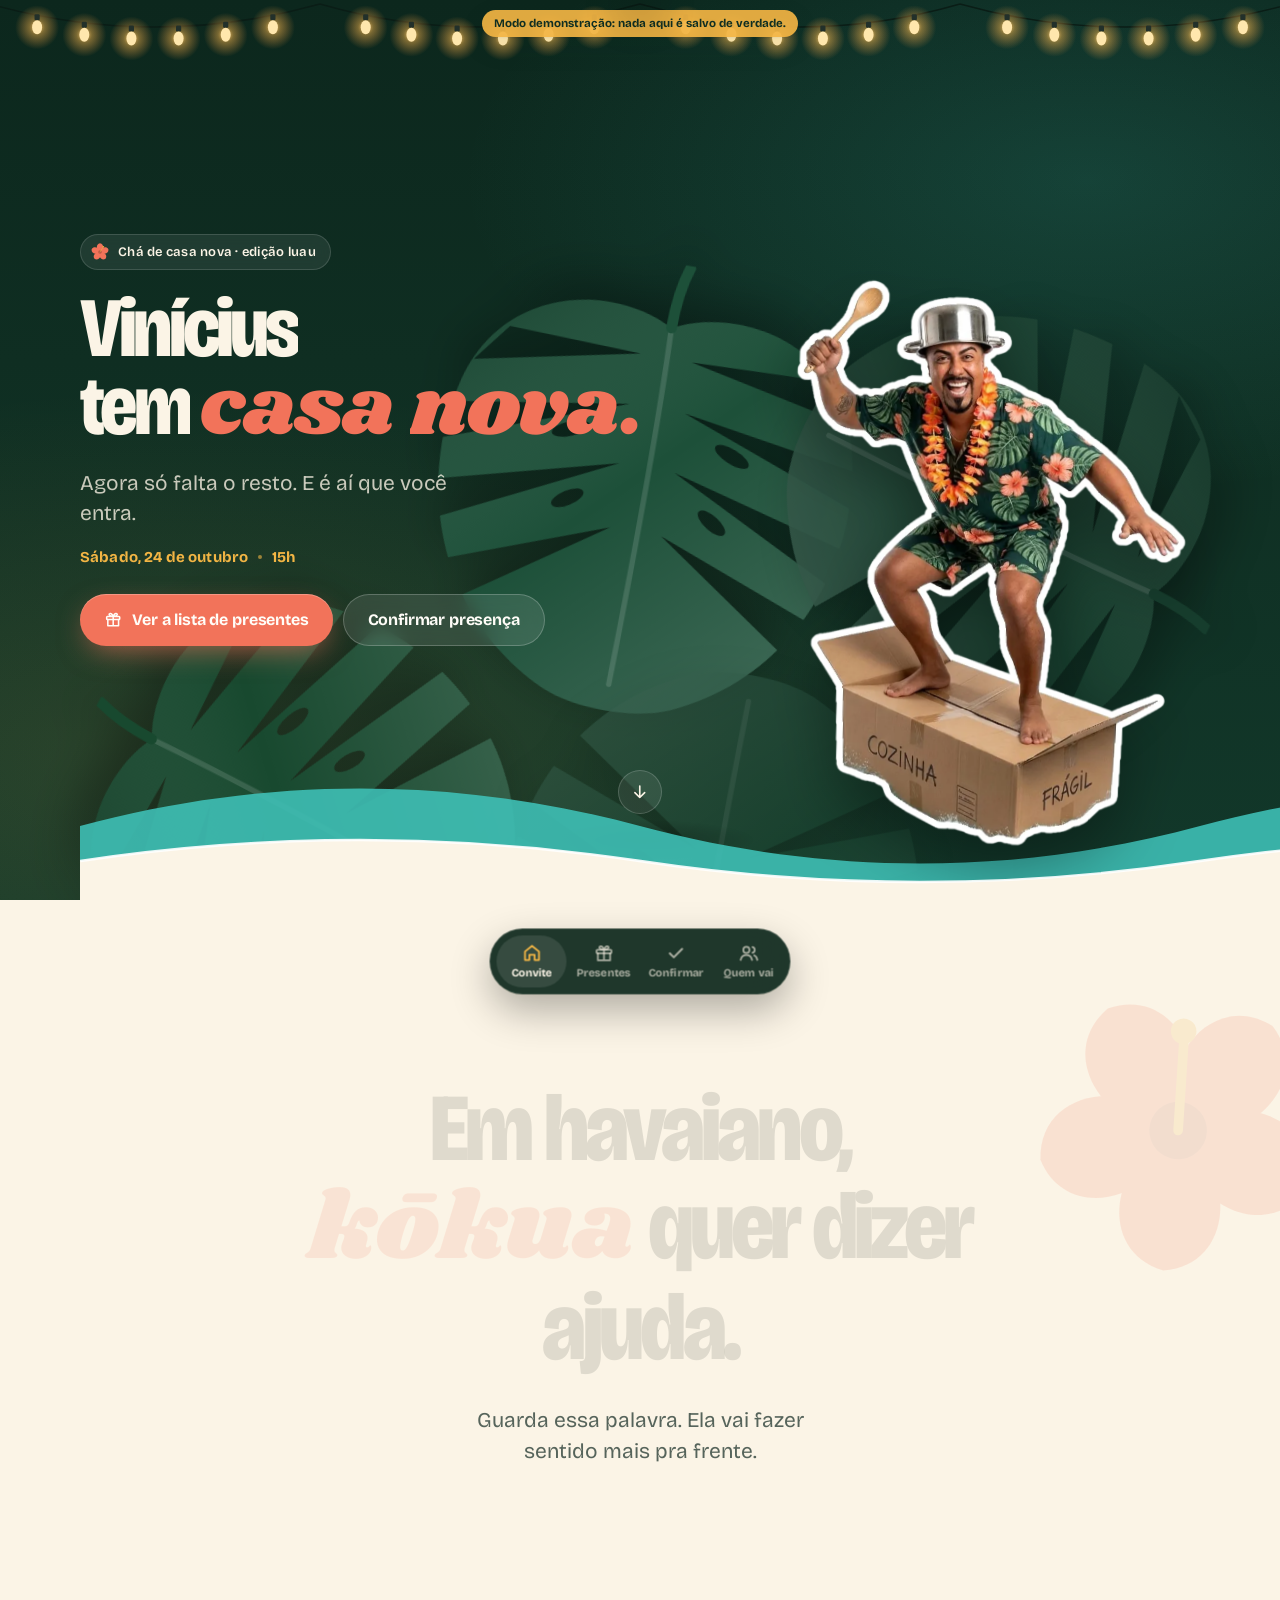
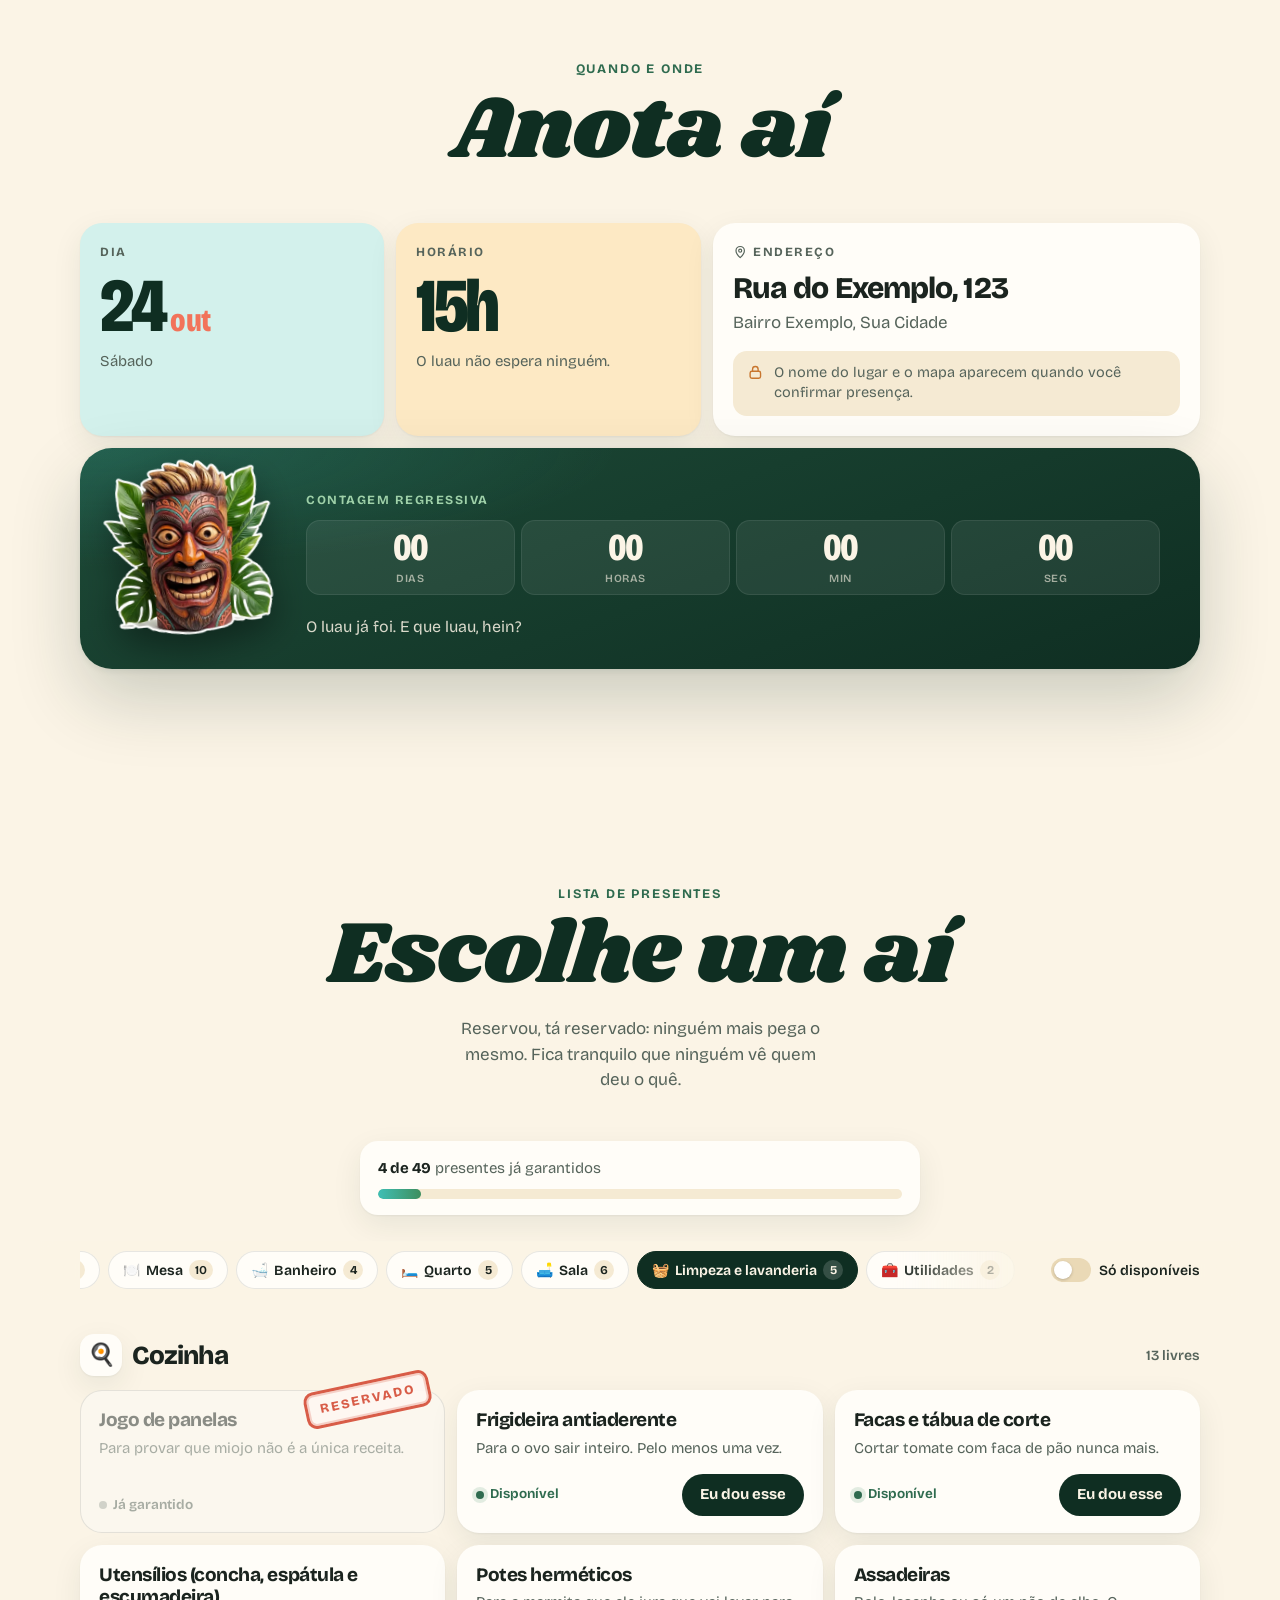
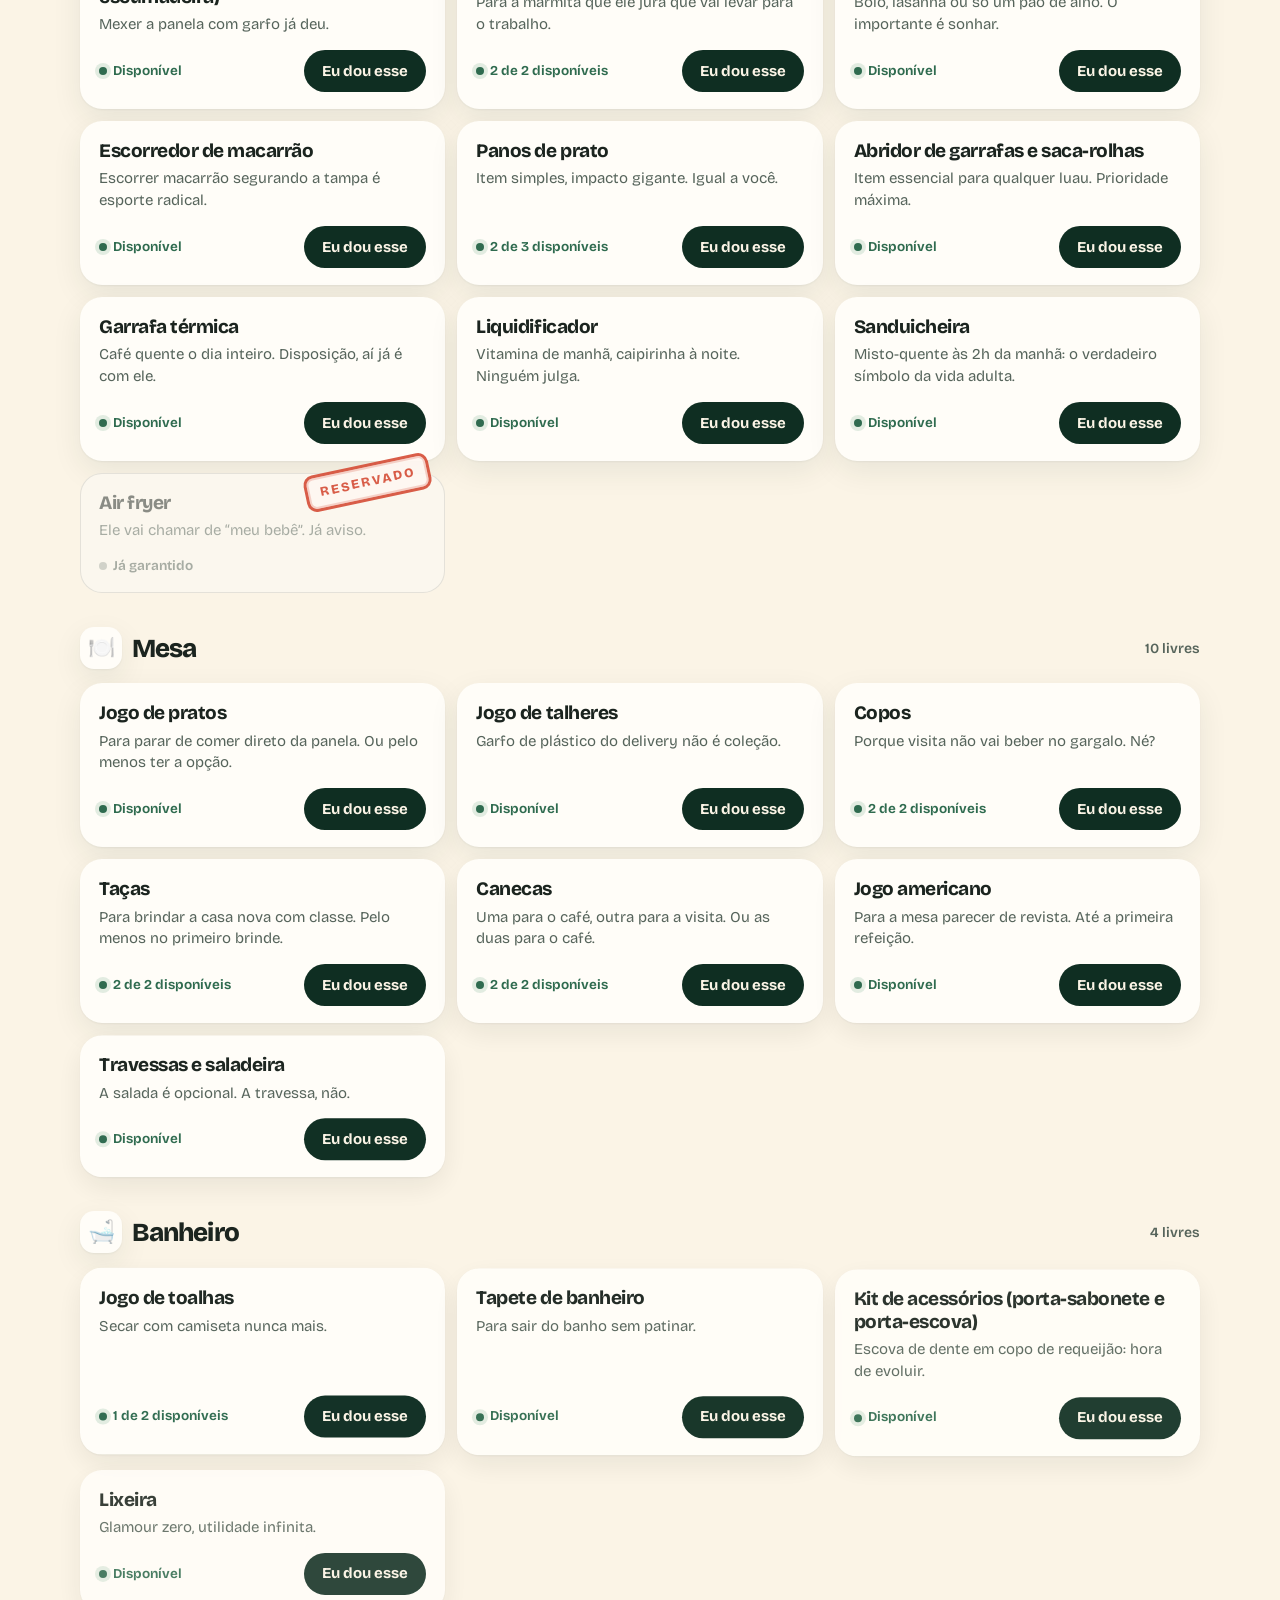
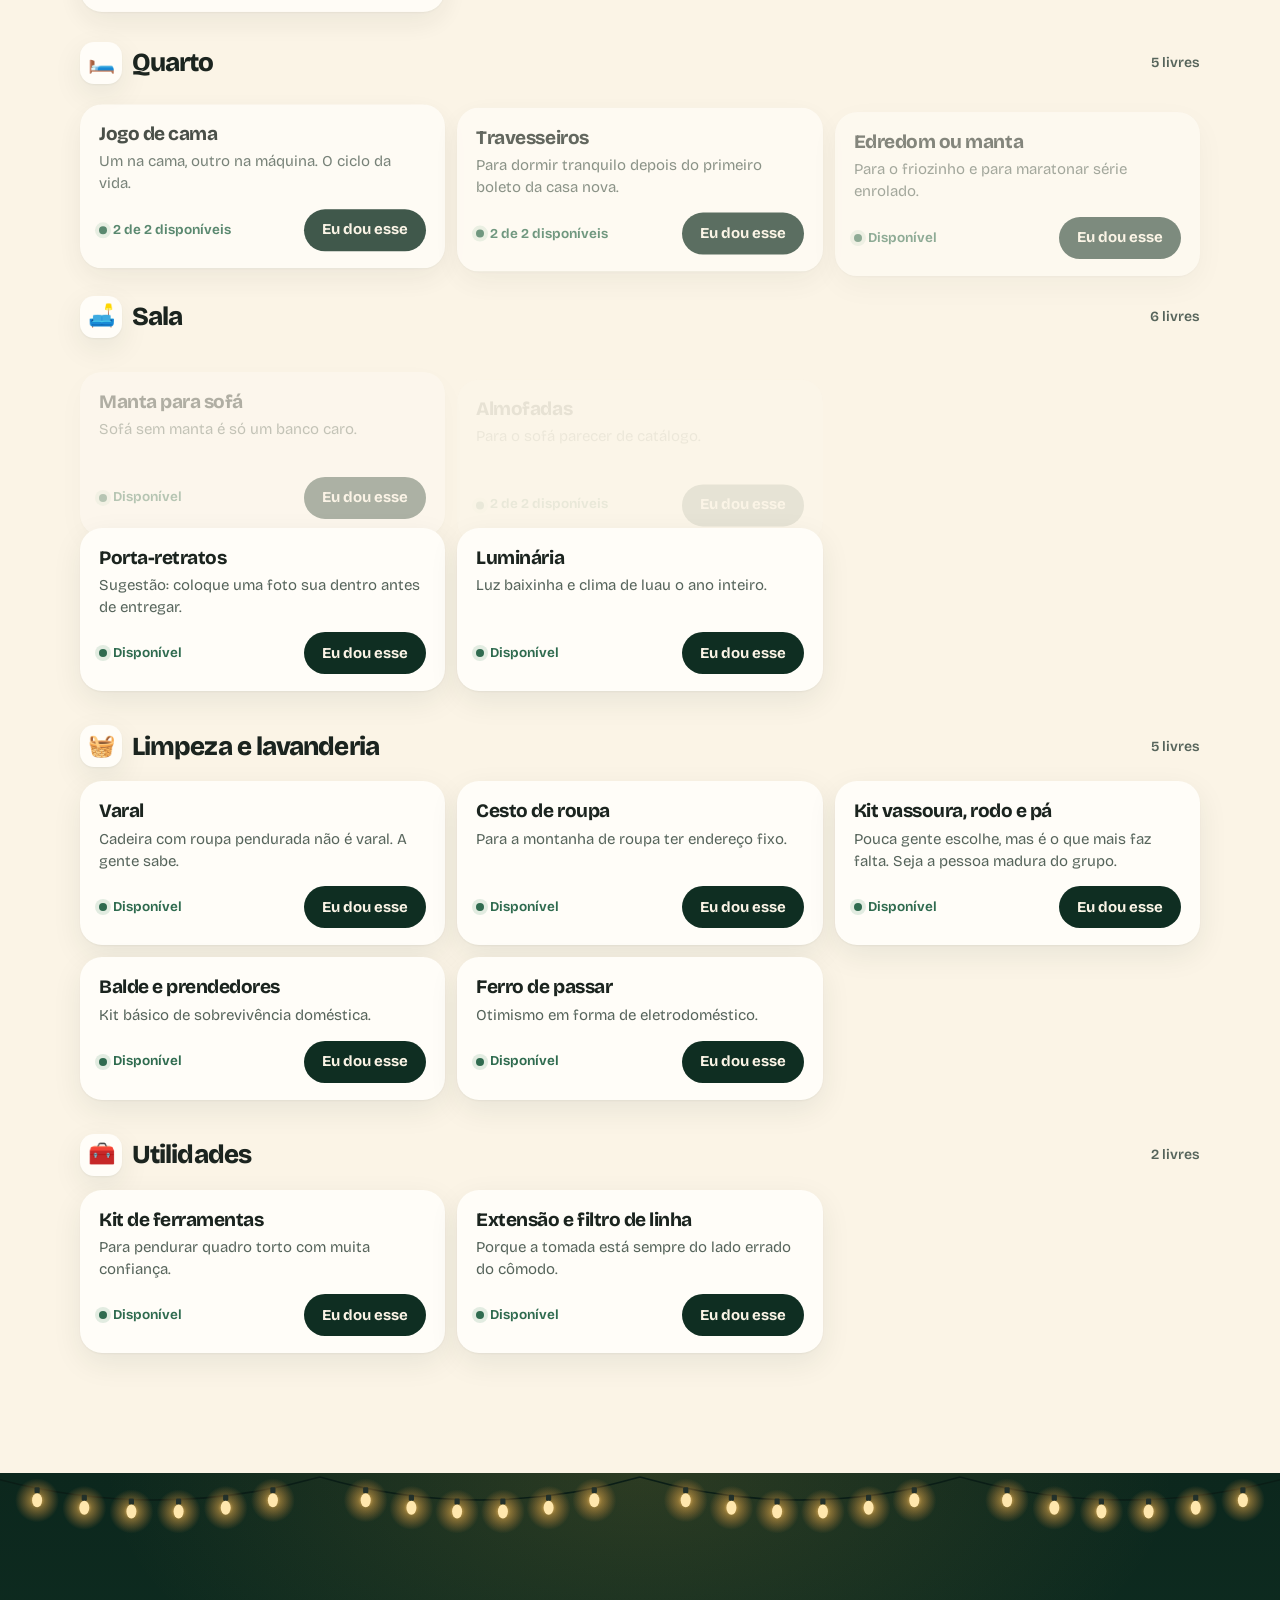
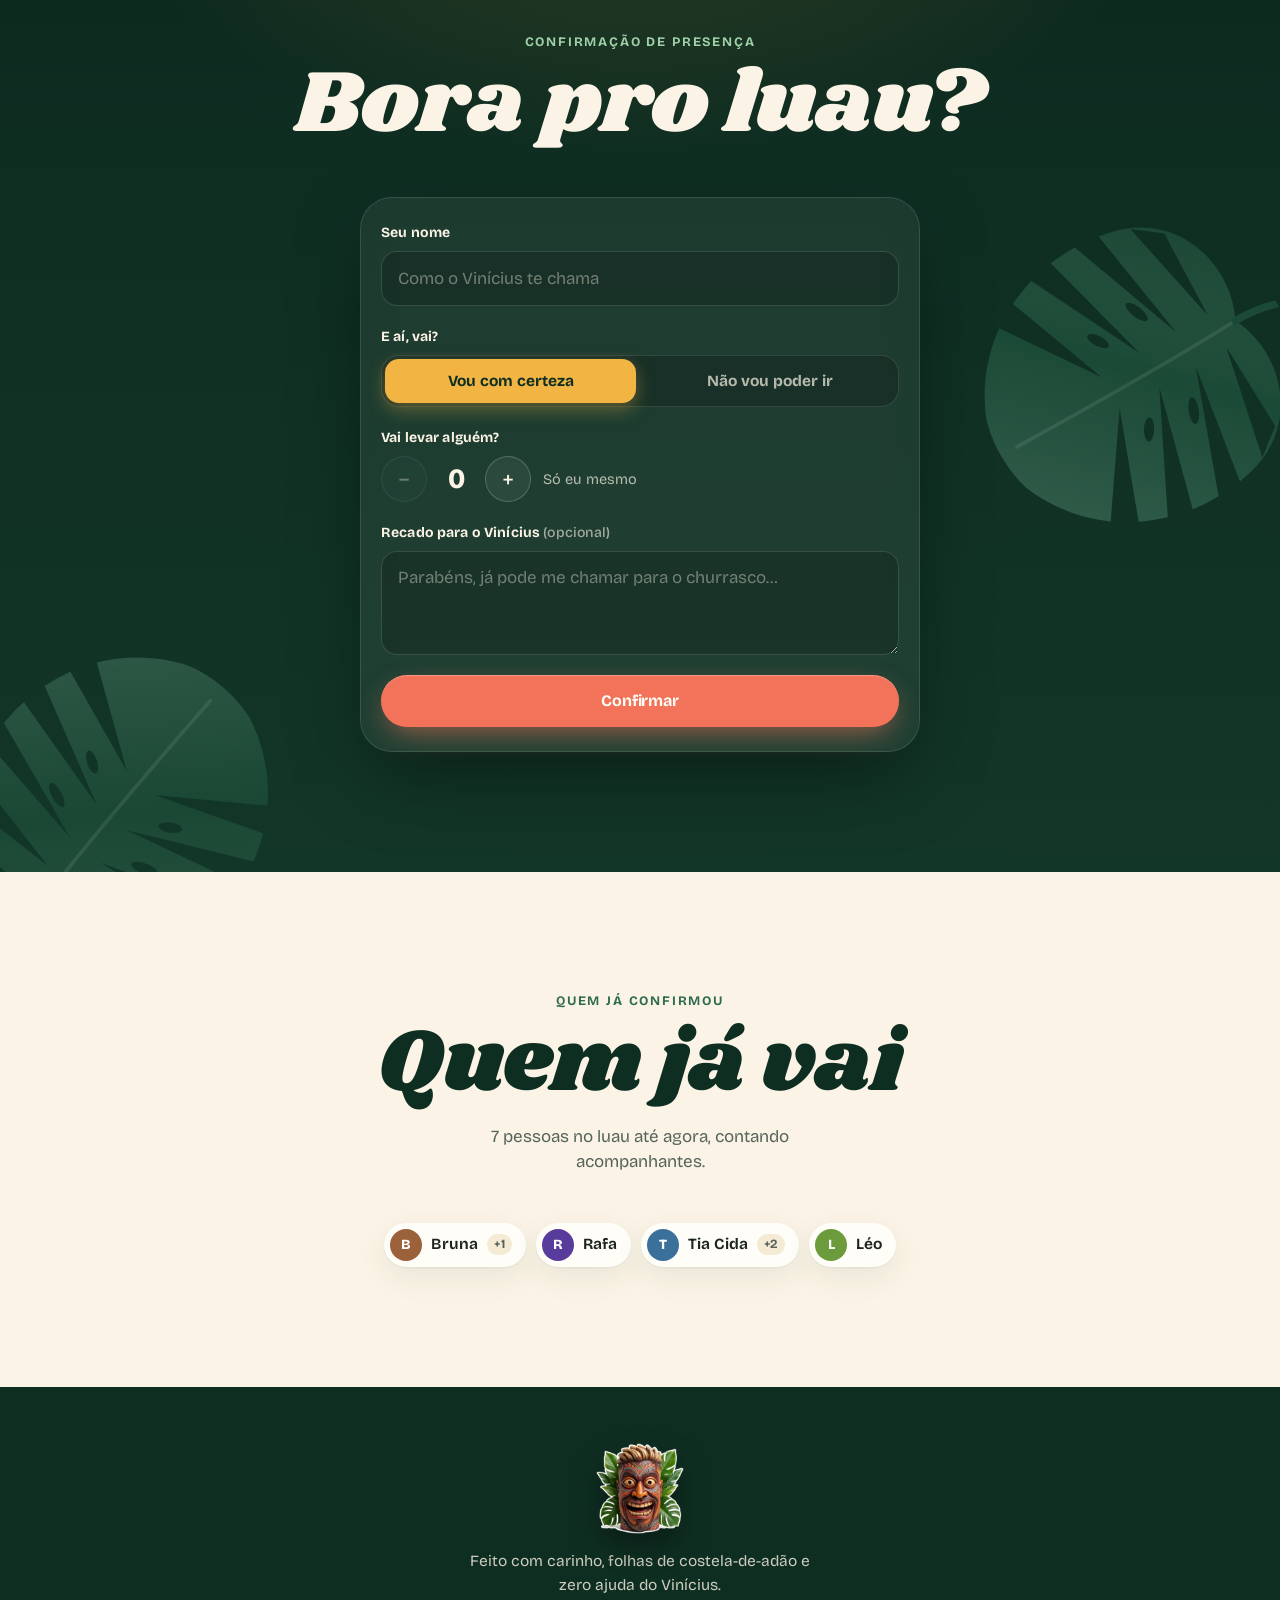
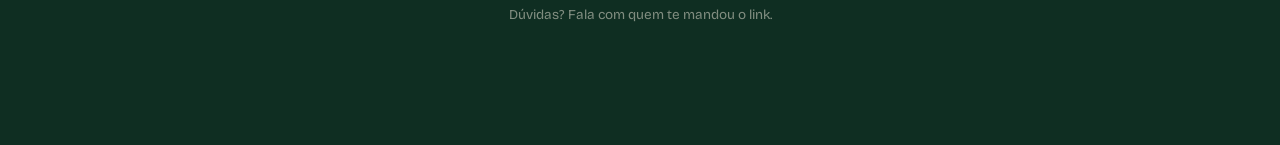
==== index.html @ 9133813d "Convite do Luau da Casa Nova do Vinícius Site estático com abertura animada, contagem regressiva, li" ====
<!doctype html>
<html lang="pt-BR">
<head>
  <meta charset="utf-8">
  <meta name="viewport" content="width=device-width, initial-scale=1, viewport-fit=cover">
  <title>Luau da Casa Nova do Vinícius</title>
  <meta name="description" content="Chá de casa nova do Vinícius. Sábado, 24/10, às 15h. Confirme presença e escolha um presente.">
  <meta name="theme-color" content="#0f2e22">

  <meta property="og:type" content="website">
  <meta property="og:locale" content="pt_BR">
  <meta property="og:site_name" content="Luau da Casa Nova">
  <meta property="og:title" content="Vinícius tem casa nova 🌺">
  <meta property="og:description" content="Luau da Casa Nova · Sábado, 24/10, às 15h. Confirme presença e escolha um presente antes que peguem o melhor.">
  <meta property="og:url" content="https://vartzzz.github.io/Convite-vinicius/">
  <meta property="og:image" content="https://vartzzz.github.io/Convite-vinicius/assets/img/og.jpg">
  <meta property="og:image:type" content="image/jpeg">
  <meta property="og:image:width" content="1200">
  <meta property="og:image:height" content="630">
  <meta property="og:image:alt" content="Vinícius de camisa havaiana surfando numa caixa de mudança">
  <meta name="twitter:card" content="summary_large_image">

  <link rel="icon" type="image/png" sizes="64x64" href="assets/img/favicon-64.png">
  <link rel="apple-touch-icon" href="assets/img/apple-touch-icon.png">

  <link rel="preload" href="assets/fonts/bricolage-grotesque-latin-standard-normal.woff2" as="font" type="font/woff2" crossorigin>
  <link rel="preload" href="assets/fonts/shrikhand-latin-400-normal.woff2" as="font" type="font/woff2" crossorigin>
  <link rel="preload" href="assets/img/caixas-sm.webp" as="image">
  <link rel="stylesheet" href="assets/css/style.css">
</head>
<body class="is-loading">

  <!-- Símbolos SVG reutilizados (folhas, flor, ícones) -->
  <svg width="0" height="0" style="position:absolute" aria-hidden="true" focusable="false">
    <defs>
      <mask id="monstera-cortes" maskUnits="userSpaceOnUse" x="0" y="0" width="200" height="220">
        <rect width="200" height="220" fill="#fff"/>
        <g fill="#000">
          <path d="M24 50 L88 94 L13 66 Z"/>
          <path d="M6 84 L87 124 L3 102 Z"/>
          <path d="M2 121 L87 152 L5 139 Z"/>
          <path d="M12 160 L88 176 L26 178 Z"/>
          <path d="M176 50 L112 94 L187 66 Z"/>
          <path d="M194 84 L113 124 L197 102 Z"/>
          <path d="M198 121 L113 152 L195 139 Z"/>
          <path d="M188 160 L112 176 L174 178 Z"/>
          <ellipse cx="66" cy="104" rx="8" ry="3.4" transform="rotate(32 66 104)"/>
          <ellipse cx="62" cy="136" rx="9" ry="3.4" transform="rotate(22 62 136)"/>
          <ellipse cx="134" cy="104" rx="8" ry="3.4" transform="rotate(-32 134 104)"/>
          <ellipse cx="138" cy="136" rx="9" ry="3.4" transform="rotate(-22 138 136)"/>
        </g>
      </mask>
      <linearGradient id="folha-brilho" x1="0" y1="0" x2="1" y2="1">
        <stop offset="0" stop-color="#fff" stop-opacity=".18"/>
        <stop offset=".55" stop-color="#fff" stop-opacity="0"/>
        <stop offset="1" stop-color="#000" stop-opacity=".18"/>
      </linearGradient>
      <symbol id="monstera" viewBox="0 0 200 220">
        <g mask="url(#monstera-cortes)">
          <path fill="currentColor" d="M100 190 C70 206 20 196 8 150 C-5 100 15 40 70 15 C86 8 114 8 130 15 C185 40 205 100 192 150 C180 196 130 206 100 190 Z"/>
          <path fill="url(#folha-brilho)" d="M100 190 C70 206 20 196 8 150 C-5 100 15 40 70 15 C86 8 114 8 130 15 C185 40 205 100 192 150 C180 196 130 206 100 190 Z"/>
          <path d="M100 190 C98 140 99 70 100 22" fill="none" stroke="#fff" stroke-opacity=".13" stroke-width="2.5" stroke-linecap="round"/>
        </g>
        <path d="M100 190 C100 200 99 210 96 219" fill="none" stroke="currentColor" stroke-width="5" stroke-linecap="round"/>
      </symbol>
      <symbol id="hibisco" viewBox="0 0 100 100">
        <g fill="currentColor">
          <path d="M50 50 C30 40 28 10 50 6 C72 10 70 40 50 50Z"/>
          <path d="M50 50 C30 40 28 10 50 6 C72 10 70 40 50 50Z" transform="rotate(72 50 50)"/>
          <path d="M50 50 C30 40 28 10 50 6 C72 10 70 40 50 50Z" transform="rotate(144 50 50)"/>
          <path d="M50 50 C30 40 28 10 50 6 C72 10 70 40 50 50Z" transform="rotate(216 50 50)"/>
          <path d="M50 50 C30 40 28 10 50 6 C72 10 70 40 50 50Z" transform="rotate(288 50 50)"/>
        </g>
        <circle cx="50" cy="50" r="9" fill="#000" opacity=".22"/>
        <path d="M50 50 L66 26" stroke="#f2b544" stroke-width="3" stroke-linecap="round"/>
        <circle cx="67" cy="24" r="4" fill="#f2b544"/>
      </symbol>
      <symbol id="i-cadeado" viewBox="0 0 24 24"><g fill="none" stroke="currentColor" stroke-width="2" stroke-linecap="round" stroke-linejoin="round"><rect x="4.5" y="10.5" width="15" height="10" rx="2.5"/><path class="haste" d="M8 10.5V7.5a4 4 0 0 1 8 0v3"/></g></symbol>
      <symbol id="i-pin" viewBox="0 0 24 24"><g fill="none" stroke="currentColor" stroke-width="2" stroke-linecap="round" stroke-linejoin="round"><path d="M12 21s7-6.1 7-11.5A7 7 0 0 0 5 9.5C5 14.9 12 21 12 21z"/><circle cx="12" cy="9.5" r="2.5"/></g></symbol>
      <symbol id="i-nav" viewBox="0 0 24 24"><path fill="none" stroke="currentColor" stroke-width="2" stroke-linejoin="round" d="M3.5 11 20 4l-7 16.5-2-7.5z"/></symbol>
      <symbol id="i-agenda" viewBox="0 0 24 24"><g fill="none" stroke="currentColor" stroke-width="2" stroke-linecap="round"><rect x="3.5" y="5" width="17" height="15.5" rx="3"/><path d="M3.5 10h17M8 3v4M16 3v4"/></g></symbol>
      <symbol id="i-presente" viewBox="0 0 24 24"><g fill="none" stroke="currentColor" stroke-width="2" stroke-linecap="round" stroke-linejoin="round"><rect x="3.5" y="8.5" width="17" height="4" rx="1"/><path d="M5 12.5v8h14v-8M12 8.5v12M12 8.5S10.5 4 8 4.5 6.5 8.5 12 8.5zM12 8.5S13.5 4 16 4.5s1.5 4-4 4z"/></g></symbol>
      <symbol id="i-check" viewBox="0 0 24 24"><path fill="none" stroke="currentColor" stroke-width="2.4" stroke-linecap="round" stroke-linejoin="round" d="m5 12.5 4.5 4.5L19 7.5"/></symbol>
      <symbol id="i-casa" viewBox="0 0 24 24"><path fill="none" stroke="currentColor" stroke-width="2" stroke-linejoin="round" d="M4 10.5 12 4l8 6.5V20h-5v-6H9v6H4z"/></symbol>
      <symbol id="i-pessoas" viewBox="0 0 24 24"><g fill="none" stroke="currentColor" stroke-width="2" stroke-linecap="round"><circle cx="9" cy="8.5" r="3.5"/><path d="M2.5 20c.8-3.6 3.4-5.5 6.5-5.5s5.7 1.9 6.5 5.5"/><path d="M16 5.2a3.4 3.4 0 0 1 0 6.6M18 14.8c1.9.7 3 2.4 3.5 5.2"/></g></symbol>
      <symbol id="i-seta" viewBox="0 0 24 24"><path fill="none" stroke="currentColor" stroke-width="2" stroke-linecap="round" stroke-linejoin="round" d="M12 5v14M6 13l6 6 6-6"/></symbol>
      <symbol id="i-desfazer" viewBox="0 0 24 24"><path fill="none" stroke="currentColor" stroke-width="2" stroke-linecap="round" stroke-linejoin="round" d="M9 14 4 9l5-5M4 9h10.5a5.5 5.5 0 0 1 0 11H11"/></symbol>
    </defs>
  </svg>

  <!-- Abertura / carregamento -->
  <div class="loader" id="loader" aria-live="polite">
    <div class="loader-folhas" aria-hidden="true">
      <svg class="lf lf-1"><use href="#monstera"/></svg>
      <svg class="lf lf-2"><use href="#monstera"/></svg>
      <svg class="lf lf-3"><use href="#monstera"/></svg>
      <svg class="lf lf-4"><use href="#monstera"/></svg>
      <svg class="lf lf-5"><use href="#monstera"/></svg>
      <svg class="lf lf-6"><use href="#monstera"/></svg>
      <svg class="lf lf-7"><use href="#monstera"/></svg>
      <svg class="lf lf-8"><use href="#monstera"/></svg>
    </div>
    <div class="loader-centro">
      <img class="loader-figurinha" src="assets/img/caixas-sm.webp" alt="" width="300" height="520">
      <p class="loader-frase" id="loader-frase">Procurando a chave…</p>
      <div class="loader-pontos" aria-hidden="true"><i></i><i></i><i></i></div>
    </div>
  </div>

  <div class="demo-aviso" id="demo-aviso" hidden>Modo demonstração: nada aqui é salvo de verdade.</div>

  <main id="conteudo">

    <!-- HERO -->
    <section class="hero" id="inicio">
      <svg class="varal" id="varal-hero" aria-hidden="true"></svg>
      <div class="hero-folhas" aria-hidden="true">
        <svg class="hf hf-1"><use href="#monstera"/></svg>
        <svg class="hf hf-2"><use href="#monstera"/></svg>
        <svg class="hf hf-3"><use href="#monstera"/></svg>
        <svg class="hf hf-4"><use href="#monstera"/></svg>
      </div>

      <div class="hero-grid">
        <div class="hero-texto">
          <p class="selo" data-hero><svg class="selo-flor"><use href="#hibisco"/></svg>Chá de casa nova · edição luau</p>
          <h1 class="hero-titulo" data-hero-title>
            <span class="linha">Vinícius</span>
            <span class="linha">tem <em>casa nova.</em></span>
          </h1>
          <p class="hero-sub" data-hero>Agora só falta o resto. E é aí que você entra.</p>
          <p class="hero-data" data-hero>
            <span id="hero-data-texto">Sábado, 24 de outubro</span>
            <span class="ponto" aria-hidden="true"></span>
            <span id="hero-hora-texto">15h</span>
          </p>
          <div class="hero-acoes" data-hero>
            <a class="btn btn-coral" href="#lista" data-ir><svg class="ic"><use href="#i-presente"/></svg>Ver a lista de presentes</a>
            <a class="btn btn-vidro" href="#confirmar" data-ir>Confirmar presença</a>
          </div>
        </div>

        <div class="hero-visual" aria-hidden="true">
          <div class="surf">
            <div class="surf-sombra"></div>
            <img class="surf-fig" src="assets/img/surfista.webp" srcset="assets/img/surfista-sm.webp 366w, assets/img/surfista.webp 660w" sizes="(max-width: 700px) 70vw, 420px" alt="" width="660" height="935" fetchpriority="high">
            <svg class="onda onda-tras" viewBox="0 0 1200 120" preserveAspectRatio="none"><path d="M0 60 C100 20 200 20 300 60 S500 100 600 60 S800 20 900 60 S1100 100 1200 60 V120 H0Z"/></svg>
            <svg class="onda onda-frente" viewBox="0 0 1200 120" preserveAspectRatio="none"><path d="M0 70 C100 35 200 35 300 70 S500 105 600 70 S800 35 900 70 S1100 105 1200 70 V120 H0Z"/><path class="espuma" d="M0 70 C100 35 200 35 300 70 S500 105 600 70 S800 35 900 70 S1100 105 1200 70"/></svg>
          </div>
        </div>
      </div>

      <a class="rolar" href="#kokua" data-ir aria-label="Rolar para baixo"><svg class="ic"><use href="#i-seta"/></svg></a>
    </section>

    <!-- KŌKUA -->
    <section class="kokua" id="kokua">
      <div class="kokua-flor" aria-hidden="true"><svg><use href="#hibisco"/></svg></div>
      <p class="kokua-frase" id="kokua-frase">Em havaiano, <strong class="kokua-palavra">kōkua</strong> quer dizer <strong>ajuda</strong>.</p>
      <p class="kokua-nota" data-reveal>Guarda essa palavra. Ela vai fazer sentido mais pra frente.</p>
    </section>

    <!-- QUANDO E ONDE -->
    <section class="secao quando" id="quando">
      <header class="secao-topo" data-reveal>
        <p class="sobretitulo">Quando e onde</p>
        <h2 class="titulo-script">Anota aí</h2>
      </header>

      <div class="cartoes">
        <article class="cartao cartao-data" data-reveal>
          <p class="rotulo">Dia</p>
          <p class="data-grande"><span id="dia-num">24</span><span class="mes" id="dia-mes">out</span></p>
          <p class="cartao-pe" id="dia-semana">Sábado</p>
        </article>
        <article class="cartao cartao-hora" data-reveal>
          <p class="rotulo">Horário</p>
          <p class="data-grande" id="hora-num">15h</p>
          <p class="cartao-pe">O luau não espera ninguém.</p>
        </article>
        <article class="cartao cartao-endereco" data-reveal>
          <p class="rotulo"><svg class="ic"><use href="#i-pin"/></svg> Endereço</p>
          <p class="endereco" id="endereco-texto">Endereço em breve</p>
          <p class="endereco-sub" id="endereco-sub"></p>
          <p class="trava" id="trava-local"><svg class="ic"><use href="#i-cadeado"/></svg> O nome do lugar e o mapa aparecem quando você confirmar presença.</p>
        </article>
      </div>

      <article class="contagem" data-reveal>
        <img class="contagem-tiki" src="assets/img/tiki-sm.webp" alt="Vinícius em versão máscara tiki" width="500" height="520" loading="lazy">
        <div class="contagem-corpo">
          <p class="rotulo rotulo-claro">Contagem regressiva</p>
          <div class="relogio" id="relogio" role="timer" aria-live="off">
            <div class="relogio-bloco"><span class="relogio-num" data-unidade="dias">00</span><span class="relogio-rot">dias</span></div>
            <div class="relogio-bloco"><span class="relogio-num" data-unidade="horas">00</span><span class="relogio-rot">horas</span></div>
            <div class="relogio-bloco"><span class="relogio-num" data-unidade="min">00</span><span class="relogio-rot">min</span></div>
            <div class="relogio-bloco"><span class="relogio-num" data-unidade="seg">00</span><span class="relogio-rot">seg</span></div>
          </div>
        </div>
        <p class="contagem-frase" id="contagem-frase"></p>
      </article>
    </section>

    <!-- LISTA -->
    <section class="secao lista" id="lista">
      <header class="secao-topo" data-reveal>
        <p class="sobretitulo">Lista de presentes</p>
        <h2 class="titulo-script">Escolhe um aí</h2>
        <p class="secao-texto">Reservou, tá reservado: ninguém mais pega o mesmo. Fica tranquilo que ninguém vê quem deu o quê.</p>
      </header>

      <div class="progresso" data-reveal>
        <div class="progresso-texto"><strong id="progresso-num">0 de 0</strong> presentes já garantidos</div>
        <div class="progresso-barra"><span id="progresso-barra"></span></div>
      </div>

      <div class="filtros" id="filtros">
        <div class="chips" id="chips" role="tablist" aria-label="Categorias"></div>
        <label class="so-livres"><input type="checkbox" data-so-livres><span class="interruptor" aria-hidden="true"></span>Só disponíveis</label>
      </div>
      <div class="filtro-movel">
        <label class="so-livres"><input type="checkbox" data-so-livres><span class="interruptor" aria-hidden="true"></span>Mostrar só o que está disponível</label>
      </div>

      <div class="categorias" id="categorias" aria-live="polite">
        <div class="lista-carregando" id="lista-carregando">
          <div class="esqueleto"></div><div class="esqueleto"></div><div class="esqueleto"></div>
        </div>
      </div>
    </section>

    <!-- CONFIRMAR -->
    <section class="confirmar" id="confirmar">
      <svg class="varal varal-baixo" id="varal-rsvp" aria-hidden="true"></svg>
      <div class="confirmar-folhas" aria-hidden="true">
        <svg class="cf cf-1"><use href="#monstera"/></svg>
        <svg class="cf cf-2"><use href="#monstera"/></svg>
      </div>

      <header class="secao-topo secao-topo-claro" data-reveal>
        <p class="sobretitulo">Confirmação de presença</p>
        <h2 class="titulo-script">Bora pro luau?</h2>
      </header>

      <div class="rsvp" id="rsvp">
        <form class="rsvp-form" id="rsvp-form" novalidate data-reveal>
          <label class="campo">
            <span class="campo-rotulo">Seu nome</span>
            <input type="text" name="nome" id="rsvp-nome" autocomplete="name" maxlength="60" placeholder="Como o Vinícius te chama" required>
          </label>

          <fieldset class="escolha" id="rsvp-escolha">
            <legend class="campo-rotulo">E aí, vai?</legend>
            <label class="escolha-op"><input type="radio" name="vai" value="sim" checked><span>Vou com certeza</span></label>
            <label class="escolha-op"><input type="radio" name="vai" value="nao"><span>Não vou poder ir</span></label>
            <span class="escolha-marcador" aria-hidden="true"></span>
          </fieldset>

          <div class="campo campo-acomp" id="campo-acomp">
            <span class="campo-rotulo">Vai levar alguém?</span>
            <div class="contador">
              <button type="button" class="contador-btn" data-delta="-1" aria-label="Menos um acompanhante">−</button>
              <output id="acomp-valor" aria-live="polite">0</output>
              <button type="button" class="contador-btn" data-delta="1" aria-label="Mais um acompanhante">+</button>
              <span class="contador-legenda" id="acomp-legenda">Só eu mesmo</span>
            </div>
          </div>

          <label class="campo">
            <span class="campo-rotulo">Recado para o Vinícius <em>(opcional)</em></span>
            <textarea name="recado" id="rsvp-recado" rows="3" maxlength="500" placeholder="Parabéns, já pode me chamar para o churrasco…"></textarea>
          </label>

          <p class="form-erro" id="rsvp-erro" role="alert"></p>
          <button class="btn btn-coral btn-largo" type="submit" id="rsvp-enviar"><span>Confirmar</span></button>
        </form>

        <div class="rsvp-feito" id="rsvp-feito" hidden></div>
      </div>
    </section>

    <!-- QUEM VAI -->
    <section class="secao quem" id="quem">
      <header class="secao-topo" data-reveal>
        <p class="sobretitulo">Quem já confirmou</p>
        <h2 class="titulo-script" id="quem-titulo">Quem já vai</h2>
        <p class="secao-texto" id="quem-total"></p>
      </header>
      <ul class="nomes" id="nomes"></ul>
    </section>

    <footer class="rodape">
      <img src="assets/img/tiki-sm.webp" alt="" width="500" height="520" loading="lazy" class="rodape-tiki">
      <p>Feito com carinho, folhas de costela-de-adão e zero ajuda do Vinícius.</p>
      <p class="rodape-sub">Dúvidas? Fala com quem te mandou o link.</p>
    </footer>
  </main>

  <!-- Navegação flutuante -->
  <nav class="nav" id="nav" aria-label="Seções">
    <a href="#inicio" data-ir data-nav="inicio"><svg class="ic"><use href="#i-casa"/></svg><span>Convite</span></a>
    <a href="#lista" data-ir data-nav="lista"><svg class="ic"><use href="#i-presente"/></svg><span>Presentes</span></a>
    <a href="#confirmar" data-ir data-nav="confirmar"><svg class="ic"><use href="#i-check"/></svg><span>Confirmar</span></a>
    <a href="#quem" data-ir data-nav="quem"><svg class="ic"><use href="#i-pessoas"/></svg><span>Quem vai</span></a>
  </nav>

  <!-- Janela inferior (reservar, sucesso, conflito, erro…) -->
  <dialog class="folha" id="folha" aria-labelledby="folha-titulo">
    <div class="folha-cartao">
      <div class="folha-alca" aria-hidden="true"></div>
      <div class="folha-conteudo" id="folha-conteudo"></div>
    </div>
  </dialog>

  <div class="carimbo-modelo" hidden>
    <div class="carimbo" aria-hidden="true"><span>Reservado</span></div>
  </div>

  <div class="toast" id="toast" role="status" aria-live="polite"></div>

  <script src="assets/js/config.js"></script>
  <script src="assets/vendor/gsap.min.js" defer></script>
  <script src="assets/vendor/ScrollTrigger.min.js" defer></script>
  <script src="assets/vendor/SplitText.min.js" defer></script>
  <script src="assets/vendor/lenis.min.js" defer></script>
  <script src="assets/vendor/confetti.js" defer></script>
  <script src="assets/js/api.js" defer></script>
  <script src="assets/js/app.js" defer></script>
</body>
</html>
---- assets/css/style.css ----
/* ==========================================================================
   Luau da Casa Nova do Vinícius
   ========================================================================== */

@font-face {
  font-family: 'Bricolage';
  src: url('../fonts/bricolage-grotesque-latin-standard-normal.woff2') format('woff2-variations'),
       url('../fonts/bricolage-grotesque-latin-standard-normal.woff2') format('woff2');
  font-weight: 200 800;
  font-stretch: 75% 100%;
  font-display: swap;
  unicode-range: U+0000-00FF, U+0131, U+0152-0153, U+02BB-02BC, U+02C6, U+02DA, U+02DC, U+0304, U+0308, U+0329, U+2000-206F, U+20AC, U+2122, U+2191, U+2193, U+2212, U+2215, U+FEFF, U+FFFD;
}
@font-face {
  font-family: 'Bricolage';
  src: url('../fonts/bricolage-grotesque-latin-ext-standard-normal.woff2') format('woff2-variations'),
       url('../fonts/bricolage-grotesque-latin-ext-standard-normal.woff2') format('woff2');
  font-weight: 200 800;
  font-stretch: 75% 100%;
  font-display: swap;
  unicode-range: U+0100-02BA, U+02BD-02C5, U+02C7-02CC, U+02CE-02D7, U+02DD-02FF, U+1D00-1DBF, U+1E00-1E9F, U+1EF2-1EFF, U+2020, U+20A0-20AB, U+20AD-20C0, U+2113, U+2C60-2C7F, U+A720-A7FF;
}
@font-face {
  font-family: 'Shrikhand';
  src: url('../fonts/shrikhand-latin-400-normal.woff2') format('woff2');
  font-weight: 400;
  font-display: swap;
  unicode-range: U+0000-00FF, U+0131, U+0152-0153, U+02BB-02BC, U+02C6, U+02DA, U+02DC, U+0304, U+0308, U+0329, U+2000-206F, U+20AC, U+2122, U+2191, U+2193, U+2212, U+2215, U+FEFF, U+FFFD;
}
@font-face {
  font-family: 'Shrikhand';
  src: url('../fonts/shrikhand-latin-ext-400-normal.woff2') format('woff2');
  font-weight: 400;
  font-display: swap;
  unicode-range: U+0100-02BA, U+02BD-02C5, U+02C7-02CC, U+02CE-02D7, U+02DD-02FF, U+1D00-1DBF, U+1E00-1E9F, U+1EF2-1EFF, U+2020, U+20A0-20AB, U+20AD-20C0, U+2113, U+2C60-2C7F, U+A720-A7FF;
}

:root {
  --selva: #0f2e22;
  --selva-2: #15392b;
  --selva-3: #1d4a37;
  --folha: #2f6b4f;
  --folha-2: #3e8e5e;
  --folha-clara: #9fd1a9;
  --turquesa: #3fbfb5;
  --turquesa-2: #74d3cb;
  --turquesa-clara: #d3f1ec;
  --madeira: #c8762e;
  --mostarda: #f2b544;
  --coral: #f2735a;
  --coral-escuro: #d6503a;
  --coral-claro: #ffe6df;
  --areia: #fbf4e6;
  --areia-2: #f5ead3;
  --areia-3: #ead9b6;
  --branco: #fffdf8;
  --tinta: #1b241f;
  --tinta-suave: #56645b;
  --linha: rgba(27, 36, 31, 0.1);

  --fonte: 'Bricolage', ui-sans-serif, system-ui, -apple-system, 'Segoe UI', Roboto, sans-serif;
  --fonte-script: 'Shrikhand', 'Bricolage', Georgia, serif;

  --raio: 22px;
  --raio-g: 32px;
  --sombra: 0 1px 2px rgba(15, 46, 34, 0.05), 0 10px 30px rgba(15, 46, 34, 0.08);
  --sombra-g: 0 2px 6px rgba(15, 46, 34, 0.08), 0 30px 70px rgba(15, 46, 34, 0.2);
  --ease: cubic-bezier(0.2, 0.75, 0.2, 1);
  --gutter: clamp(16px, 5vw, 40px);
  --max: 1120px;
}

*, *::before, *::after { box-sizing: border-box; }

html {
  -webkit-text-size-adjust: 100%;
  text-size-adjust: 100%;
  scroll-padding-top: 76px;
}
html.travado, body.is-loading { overflow: hidden; }

body {
  margin: 0;
  font-family: var(--fonte);
  font-size: 17px;
  line-height: 1.5;
  color: var(--tinta);
  background: var(--areia);
  -webkit-font-smoothing: antialiased;
  -moz-osx-font-smoothing: grayscale;
  text-rendering: optimizeLegibility;
  overflow-x: hidden;
}

[hidden] { display: none !important; }
img { max-width: 100%; display: block; }
button { font: inherit; color: inherit; cursor: pointer; }
a { color: inherit; }
p { margin: 0; }
h1, h2, h3, h4 { margin: 0; line-height: 1.05; }
::selection { background: var(--coral); color: var(--branco); }

.ic { width: 1.15em; height: 1.15em; flex: none; }

/* Lenis */
html.lenis, html.lenis body { height: auto; }
.lenis.lenis-smooth { scroll-behavior: auto !important; }
.lenis.lenis-stopped { overflow: hidden; }

/* Revelações (só escondidas quando o JS está ativo) */
.js [data-reveal] { opacity: 0; transform: translateY(32px); }
.js.sem-animacao [data-reveal], .js.sem-animacao .item { opacity: 1 !important; transform: none !important; }

/* ==========================================================================
   Botões
   ========================================================================== */

.btn {
  --btn-bg: var(--tinta);
  --btn-fg: var(--branco);
  display: inline-flex;
  align-items: center;
  justify-content: center;
  gap: 10px;
  min-height: 52px;
  padding: 0 24px;
  border: 0;
  border-radius: 999px;
  background: var(--btn-bg);
  color: var(--btn-fg);
  font-size: 16px;
  font-weight: 700;
  letter-spacing: -0.01em;
  text-decoration: none;
  white-space: nowrap;
  transition: transform 0.35s var(--ease), box-shadow 0.35s var(--ease), background-color 0.25s;
  -webkit-tap-highlight-color: transparent;
  position: relative;
  isolation: isolate;
}
.btn:active { transform: scale(0.96); }
.btn:focus-visible, .btn-item:focus-visible, .chip:focus-visible, .nav a:focus-visible, .link:focus-visible {
  outline: 3px solid var(--turquesa);
  outline-offset: 3px;
}
.btn-coral {
  --btn-bg: var(--coral);
  box-shadow: 0 10px 30px -8px rgba(242, 115, 90, 0.7), inset 0 1px 0 rgba(255, 255, 255, 0.25);
}
@media (hover: hover) {
  .btn-coral:hover { --btn-bg: #f4826b; transform: translateY(-2px); box-shadow: 0 16px 36px -8px rgba(242, 115, 90, 0.8), inset 0 1px 0 rgba(255, 255, 255, 0.25); }
  .btn-vidro:hover { background: rgba(255, 255, 255, 0.18); }
  .btn-claro:hover { transform: translateY(-2px); }
}
.btn-vidro {
  --btn-bg: rgba(255, 255, 255, 0.1);
  border: 1px solid rgba(255, 255, 255, 0.22);
  -webkit-backdrop-filter: blur(10px);
  backdrop-filter: blur(10px);
}
.btn-claro { --btn-bg: var(--areia); --btn-fg: var(--selva); }
.btn-fantasma { --btn-bg: transparent; --btn-fg: var(--tinta); border: 1.5px solid var(--linha); }
.btn-largo { width: 100%; }
.btn[disabled], .btn.carregando { pointer-events: none; }
.btn.carregando > * { opacity: 0; }
.btn.carregando::after {
  content: '';
  position: absolute;
  width: 22px;
  height: 22px;
  border-radius: 50%;
  border: 2.5px solid currentColor;
  border-right-color: transparent;
  animation: girar 0.7s linear infinite;
}
.btn .rotulo-carregando { position: absolute; }

.link {
  background: none;
  border: 0;
  padding: 6px 2px;
  font-weight: 600;
  text-decoration: underline;
  text-underline-offset: 3px;
  text-decoration-thickness: 1.5px;
}

@keyframes girar { to { transform: rotate(360deg); } }

/* ==========================================================================
   Abertura
   ========================================================================== */

.loader {
  position: fixed;
  inset: 0;
  z-index: 200;
  display: grid;
  place-items: center;
  background: radial-gradient(90% 70% at 50% 45%, #23624a 0%, var(--selva) 60%, #08201a 100%);
  overflow: hidden;
}
.loader-folhas { position: absolute; inset: 0; }
.lf {
  position: absolute;
  left: 0;
  top: 0;
  width: 60vmin;
  height: 66vmin;
  color: var(--folha);
  transform-origin: 50% 95%;
  filter: drop-shadow(0 18px 30px rgba(0, 0, 0, 0.35));
  will-change: transform;
}
.loader-centro {
  position: relative;
  z-index: 2;
  display: flex;
  flex-direction: column;
  align-items: center;
  gap: 18px;
  padding: 24px;
  text-align: center;
  color: var(--areia);
}
.loader-figurinha {
  width: min(42vw, 190px);
  height: auto;
  transform-origin: 50% 100%;
  filter: drop-shadow(0 22px 26px rgba(0, 0, 0, 0.4));
}
.loader-frase {
  min-height: 1.5em;
  font-size: 18px;
  font-weight: 600;
  letter-spacing: -0.01em;
}
.loader-pontos { display: flex; gap: 7px; }
.loader-pontos i {
  width: 7px;
  height: 7px;
  border-radius: 50%;
  background: var(--mostarda);
  animation: piscar 1.2s infinite var(--ease);
}
.loader-pontos i:nth-child(2) { animation-delay: 0.15s; }
.loader-pontos i:nth-child(3) { animation-delay: 0.3s; }
@keyframes piscar {
  0%, 100% { opacity: 0.25; transform: translateY(0); }
  40% { opacity: 1; transform: translateY(-5px); }
}

.demo-aviso {
  position: fixed;
  top: calc(10px + env(safe-area-inset-top));
  left: 50%;
  transform: translateX(-50%);
  z-index: 60;
  padding: 5px 12px;
  border-radius: 999px;
  background: rgba(242, 181, 68, 0.92);
  color: var(--selva);
  font-size: 11.5px;
  font-weight: 700;
  white-space: nowrap;
  box-shadow: var(--sombra);
}

/* ==========================================================================
   Varal de lâmpadas
   ========================================================================== */

.varal {
  position: absolute;
  top: 0;
  left: 0;
  width: 100%;
  height: 84px;
  z-index: 4;
  pointer-events: none;
  overflow: visible;
}
.varal .fio { fill: none; stroke: #0a1d16; stroke-width: 1.6; }
.varal .soquete { fill: #22302a; }
.varal .bulbo { fill: #6d6552; transition: fill 0.3s; }
.varal .halo { opacity: 0; }
.varal .acesa .bulbo { fill: #ffe7ad; }

/* ==========================================================================
   Hero
   ========================================================================== */

.hero {
  position: relative;
  min-height: 100svh;
  padding: calc(92px + env(safe-area-inset-top)) var(--gutter) 0;
  display: flex;
  flex-direction: column;
  color: var(--areia);
  background:
    radial-gradient(70% 50% at 85% 20%, rgba(63, 191, 181, 0.16), transparent 70%),
    radial-gradient(90% 60% at 15% 85%, rgba(242, 181, 68, 0.12), transparent 70%),
    linear-gradient(180deg, #0c271d 0%, var(--selva) 40%, #12382a 100%);
  overflow: hidden;
}
.hero-folhas { position: absolute; inset: 0; pointer-events: none; z-index: 1; }
.hf {
  position: absolute;
  width: 46vmin;
  height: 50vmin;
  min-width: 200px;
  min-height: 220px;
  color: var(--folha);
  transform-origin: 50% 95%;
  filter: drop-shadow(0 18px 24px rgba(0, 0, 0, 0.35));
}
.hf-1 { left: -30%; top: 14%; transform: rotate(118deg); color: #18492f; }
.hf-2 { right: -30%; top: -8%; transform: rotate(-140deg); color: #1d5039; }
.hf-3 { left: -34%; top: 58%; transform: rotate(70deg); color: #194632; opacity: 0.9; }
.hf-4 { right: -36%; top: 50%; transform: rotate(-64deg); color: #173f2e; opacity: 0.9; }

.hero-grid {
  position: relative;
  z-index: 3;
  width: 100%;
  max-width: var(--max);
  margin: 0 auto;
  flex: 1;
  display: flex;
  flex-direction: column;
}
.hero-texto { text-align: center; }

.selo {
  display: inline-flex;
  align-items: center;
  gap: 8px;
  padding: 7px 14px 7px 9px;
  border-radius: 999px;
  background: rgba(255, 255, 255, 0.08);
  border: 1px solid rgba(255, 255, 255, 0.14);
  font-size: 13px;
  font-weight: 600;
  letter-spacing: 0.02em;
  -webkit-backdrop-filter: blur(8px);
  backdrop-filter: blur(8px);
}
.selo-flor { width: 20px; height: 20px; color: var(--coral); }

.hero-titulo {
  margin: 20px 0 16px;
  font-size: clamp(42px, 12.2vw, 124px);
  font-weight: 800;
  font-stretch: 82%;
  line-height: 0.92;
  letter-spacing: -0.045em;
}
.hero-titulo .linha { display: block; }
.hero-titulo em {
  display: inline-block;
  font-family: var(--fonte-script);
  font-style: normal;
  font-weight: 400;
  font-size: 0.96em;
  letter-spacing: -0.01em;
  line-height: 1.05;
  color: var(--coral);
}
.hero-sub {
  max-width: 30ch;
  margin: 0 auto;
  font-size: clamp(17px, 4.6vw, 21px);
  line-height: 1.4;
  color: rgba(251, 244, 230, 0.78);
}
.hero-data {
  display: inline-flex;
  align-items: center;
  gap: 10px;
  margin-top: 18px;
  font-size: 15px;
  font-weight: 700;
  letter-spacing: 0.01em;
  color: var(--mostarda);
}
.hero-data .ponto { width: 4px; height: 4px; border-radius: 50%; background: currentColor; opacity: 0.6; }
.hero-acoes {
  display: flex;
  flex-wrap: wrap;
  justify-content: center;
  gap: 10px;
  margin-top: 24px;
}

.hero-visual {
  position: relative;
  flex: 1;
  min-height: 330px;
  margin: 18px calc(-1 * var(--gutter)) 0;
  display: flex;
  align-items: flex-end;
  justify-content: center;
}
.surf {
  position: relative;
  width: 100%;
  height: 100%;
  min-height: 330px;
  display: flex;
  justify-content: center;
  align-items: flex-end;
}
.surf-fig {
  position: relative;
  z-index: 2;
  width: min(60vw, 300px);
  height: auto;
  margin-bottom: 34px;
  transform-origin: 50% 90%;
  filter: drop-shadow(0 26px 30px rgba(0, 0, 0, 0.35));
  will-change: transform;
}
.surf-sombra {
  position: absolute;
  bottom: 30px;
  left: 50%;
  width: 260px;
  height: 40px;
  transform: translateX(-50%);
  background: radial-gradient(closest-side, rgba(0, 0, 0, 0.35), transparent);
  z-index: 1;
}
.onda {
  position: absolute;
  left: 0;
  bottom: -1px;
  width: 200%;
  height: 92px;
  pointer-events: none;
}
.onda-tras { z-index: 1; fill: var(--turquesa); opacity: 0.9; height: 110px; animation: onda 9s linear infinite; }
.onda-frente { z-index: 3; fill: var(--areia); height: 72px; animation: onda 6s linear infinite reverse; }
.onda-frente .espuma { fill: none; stroke: rgba(255, 255, 255, 0.9); stroke-width: 3; }
@keyframes onda { from { transform: translateX(0); } to { transform: translateX(-50%); } }

.rolar {
  position: absolute;
  z-index: 5;
  left: 50%;
  bottom: 86px;
  display: none;
  place-items: center;
  width: 44px;
  height: 44px;
  margin-left: -22px;
  border-radius: 50%;
  color: var(--areia);
  background: rgba(255, 255, 255, 0.08);
  border: 1px solid rgba(255, 255, 255, 0.18);
  animation: quicar 2.4s infinite var(--ease);
}
@keyframes quicar { 0%, 100% { transform: translateY(0); } 50% { transform: translateY(8px); } }

/* ==========================================================================
   Kōkua
   ========================================================================== */

.kokua {
  position: relative;
  padding: clamp(90px, 18vw, 180px) var(--gutter) clamp(24px, 6vw, 72px);
  text-align: center;
  overflow: hidden;
}
.kokua-flor {
  position: absolute;
  width: clamp(160px, 40vw, 320px);
  right: -60px;
  top: 30px;
  color: var(--coral);
  opacity: 0.14;
}
.kokua-flor svg { width: 100%; aspect-ratio: 1; }
.kokua-frase {
  position: relative;
  max-width: 15ch;
  margin: 0 auto;
  font-size: clamp(38px, 10.5vw, 96px);
  font-weight: 800;
  font-stretch: 85%;
  line-height: 1.02;
  letter-spacing: -0.04em;
}
.kokua-frase strong { font-weight: 800; }
.kokua-palavra {
  font-family: var(--fonte-script);
  font-weight: 400 !important;
  letter-spacing: 0;
  color: var(--coral);
  white-space: nowrap;
}
.kokua-nota {
  max-width: 28ch;
  margin: 28px auto 0;
  font-size: clamp(17px, 4.4vw, 21px);
  color: var(--tinta-suave);
}

/* ==========================================================================
   Seções genéricas
   ========================================================================== */

.secao {
  position: relative;
  padding: clamp(64px, 12vw, 120px) var(--gutter);
  max-width: calc(var(--max) + 2 * var(--gutter));
  margin: 0 auto;
}
.secao-topo { text-align: center; margin-bottom: clamp(28px, 6vw, 48px); }
.sobretitulo {
  font-size: 13px;
  font-weight: 700;
  letter-spacing: 0.14em;
  text-transform: uppercase;
  color: var(--folha);
}
.titulo-script {
  margin-top: 8px;
  font-family: var(--fonte-script);
  font-weight: 400;
  font-size: clamp(44px, 12vw, 88px);
  line-height: 1;
  letter-spacing: -0.01em;
  color: var(--selva);
}
.secao-texto {
  max-width: 34ch;
  margin: 16px auto 0;
  font-size: 17px;
  color: var(--tinta-suave);
}
.secao-topo-claro .sobretitulo { color: var(--folha-clara); }
.secao-topo-claro .titulo-script { color: var(--areia); }

.rotulo {
  display: flex;
  align-items: center;
  gap: 6px;
  font-size: 12.5px;
  font-weight: 700;
  letter-spacing: 0.12em;
  text-transform: uppercase;
  color: var(--tinta-suave);
}
.rotulo-claro { color: var(--folha-clara); }

/* ==========================================================================
   Quando e onde
   ========================================================================== */

.cartoes {
  display: grid;
  grid-template-columns: 1fr 1fr;
  gap: 12px;
}
.cartao {
  position: relative;
  padding: 20px;
  border-radius: var(--raio);
  background: var(--branco);
  box-shadow: var(--sombra);
  overflow: hidden;
}
.cartao-endereco { grid-column: 1 / -1; }
.data-grande {
  margin-top: 10px;
  display: flex;
  align-items: baseline;
  gap: 6px;
  font-size: clamp(54px, 15vw, 76px);
  font-weight: 800;
  font-stretch: 80%;
  line-height: 0.9;
  letter-spacing: -0.05em;
  color: var(--selva);
}
.data-grande .mes {
  font-size: 0.42em;
  letter-spacing: -0.02em;
  color: var(--coral);
}
.cartao-pe { margin-top: 10px; font-size: 15px; color: var(--tinta-suave); }
.cartao-data { background: var(--turquesa-clara); }
.cartao-hora { background: #fde9c4; }
.endereco {
  margin-top: 10px;
  font-size: clamp(22px, 6vw, 30px);
  font-weight: 800;
  letter-spacing: -0.03em;
  line-height: 1.12;
}
.endereco-sub { margin-top: 4px; color: var(--tinta-suave); }
.trava {
  display: flex;
  align-items: flex-start;
  gap: 10px;
  margin-top: 16px;
  padding: 12px 14px;
  border-radius: 14px;
  background: var(--areia-2);
  font-size: 14.5px;
  line-height: 1.4;
  color: var(--tinta-suave);
}
.trava .ic { margin-top: 1px; color: var(--madeira); }
.trava.liberada { background: var(--coral-claro); color: var(--tinta); }
.trava-local { font-weight: 800; color: var(--coral-escuro); }
.trava-botoes { display: flex; flex-wrap: wrap; gap: 8px; margin-top: 10px; }
.trava-botoes .btn { min-height: 40px; padding: 0 14px; font-size: 14px; }

.contagem {
  position: relative;
  margin-top: 12px;
  padding: 22px 20px 22px;
  border-radius: var(--raio-g);
  background:
    radial-gradient(80% 90% at 0% 0%, rgba(63, 191, 181, 0.2), transparent 60%),
    linear-gradient(160deg, var(--selva-3), var(--selva));
  color: var(--areia);
  display: grid;
  grid-template-columns: 100px 1fr;
  gap: 4px 16px;
  align-items: center;
  overflow: hidden;
  box-shadow: var(--sombra-g);
}
.contagem-tiki {
  width: 112px;
  height: auto;
  margin: -6px 0 -10px -10px;
  filter: drop-shadow(0 14px 18px rgba(0, 0, 0, 0.4));
  transform-origin: 50% 90%;
}
.relogio {
  display: grid;
  grid-template-columns: repeat(4, 1fr);
  gap: 6px;
  margin-top: 10px;
}
.relogio-bloco {
  display: flex;
  flex-direction: column;
  align-items: center;
  padding: 8px 2px 6px;
  border-radius: 14px;
  background: rgba(255, 255, 255, 0.07);
  border: 1px solid rgba(255, 255, 255, 0.08);
}
.relogio-num {
  display: block;
  font-size: clamp(24px, 7vw, 38px);
  font-weight: 800;
  font-stretch: 80%;
  font-variant-numeric: tabular-nums;
  letter-spacing: -0.03em;
  line-height: 1;
  overflow: hidden;
}
.relogio-rot { margin-top: 4px; font-size: 11px; font-weight: 600; letter-spacing: 0.06em; text-transform: uppercase; opacity: 0.6; }
.contagem-frase {
  grid-column: 1 / -1;
  margin-top: 14px;
  font-size: 16px;
  line-height: 1.4;
  color: rgba(251, 244, 230, 0.85);
}

/* ==========================================================================
   Lista de presentes
   ========================================================================== */

.lista { padding-top: clamp(48px, 9vw, 96px); }

.progresso {
  max-width: 560px;
  margin: 0 auto 26px;
  padding: 16px 18px;
  border-radius: 18px;
  background: var(--branco);
  box-shadow: var(--sombra);
}
.progresso-texto { font-size: 15px; color: var(--tinta-suave); }
.progresso-texto strong { color: var(--tinta); }
.progresso-barra {
  height: 10px;
  margin-top: 10px;
  border-radius: 999px;
  background: var(--areia-2);
  overflow: hidden;
}
.progresso-barra span {
  display: block;
  height: 100%;
  width: 0;
  border-radius: inherit;
  background: linear-gradient(90deg, var(--turquesa), var(--folha-2));
  transition: width 1.2s var(--ease);
}

.filtros {
  position: sticky;
  top: 0;
  z-index: 20;
  margin: 0 calc(-1 * var(--gutter)) 8px;
  padding: calc(10px + env(safe-area-inset-top)) var(--gutter) 10px;
  display: flex;
  align-items: center;
  gap: 12px;
  background: rgba(251, 244, 230, 0.82);
  -webkit-backdrop-filter: blur(16px) saturate(1.4);
  backdrop-filter: blur(16px) saturate(1.4);
  border-bottom: 1px solid transparent;
  transition: border-color 0.3s;
}
.filtros.grudado { border-bottom-color: var(--linha); }
.chips {
  flex: 1;
  display: flex;
  gap: 8px;
  overflow-x: auto;
  scrollbar-width: none;
  -webkit-overflow-scrolling: touch;
  mask-image: linear-gradient(90deg, #000 85%, transparent);
  -webkit-mask-image: linear-gradient(90deg, #000 85%, transparent);
  padding-right: 24px;
}
.chips::-webkit-scrollbar { display: none; }
.chip {
  flex: none;
  display: inline-flex;
  align-items: center;
  gap: 6px;
  height: 38px;
  padding: 0 14px;
  border: 1px solid var(--linha);
  border-radius: 999px;
  background: var(--branco);
  font-size: 14px;
  font-weight: 650;
  white-space: nowrap;
  transition: background-color 0.3s, color 0.3s, border-color 0.3s;
  -webkit-tap-highlight-color: transparent;
}
.chip .chip-conta {
  min-width: 20px;
  height: 20px;
  padding: 0 6px;
  border-radius: 999px;
  background: var(--areia-2);
  font-size: 12px;
  line-height: 20px;
  text-align: center;
}
.chip.ativo { background: var(--selva); border-color: var(--selva); color: var(--areia); }
.chip.ativo .chip-conta { background: rgba(255, 255, 255, 0.16); }

.so-livres {
  flex: none;
  display: none;
  align-items: center;
  gap: 8px;
  font-size: 14px;
  font-weight: 600;
  cursor: pointer;
  user-select: none;
}
.so-livres input { position: absolute; opacity: 0; pointer-events: none; }
.interruptor {
  position: relative;
  width: 40px;
  height: 24px;
  border-radius: 999px;
  background: var(--areia-3);
  transition: background-color 0.3s;
}
.interruptor::after {
  content: '';
  position: absolute;
  top: 3px;
  left: 3px;
  width: 18px;
  height: 18px;
  border-radius: 50%;
  background: #fff;
  box-shadow: 0 1px 3px rgba(0, 0, 0, 0.2);
  transition: transform 0.35s var(--ease);
}
.so-livres input:checked + .interruptor { background: var(--folha-2); }
.so-livres input:checked + .interruptor::after { transform: translateX(16px); }
.so-livres input:focus-visible + .interruptor { outline: 3px solid var(--turquesa); outline-offset: 2px; }

.filtro-movel {
  display: flex;
  justify-content: flex-end;
  margin: 4px 0 6px;
}
.filtro-movel .so-livres { display: inline-flex; }

.categoria { padding-top: 26px; scroll-margin-top: 70px; }
.categoria[hidden] { display: none; }
.categoria-topo {
  display: flex;
  align-items: center;
  gap: 10px;
  margin-bottom: 14px;
}
.categoria-emoji {
  display: grid;
  place-items: center;
  width: 42px;
  height: 42px;
  border-radius: 14px;
  background: var(--branco);
  box-shadow: var(--sombra);
  font-size: 22px;
}
.categoria-topo h3 { font-size: 26px; font-weight: 800; letter-spacing: -0.035em; }
.categoria-conta { margin-left: auto; font-size: 14px; font-weight: 600; color: var(--tinta-suave); }
.categoria-completa {
  margin: -2px 0 14px;
  padding: 12px 14px;
  border-radius: 14px;
  background: var(--turquesa-clara);
  font-size: 15px;
  font-weight: 650;
  color: var(--selva);
}

.itens { display: grid; gap: 12px; }

.item {
  position: relative;
  display: flex;
  flex-direction: column;
  gap: 14px;
  padding: 18px 18px 16px;
  border-radius: var(--raio);
  background: var(--branco);
  box-shadow: var(--sombra);
  border: 1.5px solid transparent;
  transition: border-color 0.4s, background-color 0.4s;
}
.item[hidden] { display: none; }
.item-nome {
  padding-right: 8px;
  font-size: 19px;
  font-weight: 750;
  letter-spacing: -0.025em;
  line-height: 1.18;
}
.item-piada {
  margin-top: 6px;
  font-size: 15px;
  line-height: 1.45;
  color: var(--tinta-suave);
}
.item-acao {
  display: flex;
  align-items: center;
  justify-content: space-between;
  gap: 10px;
  margin-top: auto;
}
.item-qtd {
  display: inline-flex;
  align-items: center;
  gap: 6px;
  font-size: 13.5px;
  font-weight: 650;
  color: var(--folha);
}
.item-qtd::before {
  content: '';
  width: 8px;
  height: 8px;
  border-radius: 50%;
  background: currentColor;
  box-shadow: 0 0 0 4px rgba(62, 142, 94, 0.15);
}
.btn-item {
  display: inline-flex;
  align-items: center;
  justify-content: center;
  gap: 8px;
  min-height: 42px;
  padding: 0 18px;
  border: 0;
  border-radius: 999px;
  background: var(--selva);
  color: var(--areia);
  font-size: 15px;
  font-weight: 700;
  transition: transform 0.3s var(--ease), background-color 0.25s;
  -webkit-tap-highlight-color: transparent;
}
.btn-item:active { transform: scale(0.95); }
@media (hover: hover) { .btn-item:hover { background: var(--coral); } }

.item-meu {
  display: none;
  align-items: center;
  gap: 10px;
  padding: 10px 12px;
  border-radius: 14px;
  background: var(--coral-claro);
  font-size: 14.5px;
  font-weight: 700;
  color: var(--coral-escuro);
}
.item-meu .ic { width: 20px; height: 20px; }
.item-meu .link { margin-left: auto; font-size: 14px; color: var(--tinta); display: inline-flex; align-items: center; gap: 4px; }

.item.is-meu { border-color: rgba(242, 115, 90, 0.5); }
.item.is-meu .item-meu { display: flex; }
.item.is-meu .item-acao { display: none; }
.item.is-esgotado:not(.is-meu) .item-info,
.item.is-esgotado:not(.is-meu) .item-acao { opacity: 0.5; }
.item.is-esgotado:not(.is-meu) { background: #fbf7ee; box-shadow: none; border-color: var(--linha); }
.item.is-esgotado:not(.is-meu) .btn-item { display: none; }
.item.is-esgotado:not(.is-meu) .item-qtd { color: var(--tinta-suave); }
.item.is-esgotado:not(.is-meu) .item-qtd::before { box-shadow: none; opacity: 0.5; }

.carimbo {
  position: absolute;
  top: -10px;
  right: 14px;
  z-index: 2;
  padding: 6px 12px 5px;
  border: 3px solid var(--coral-escuro);
  border-radius: 10px;
  color: var(--coral-escuro);
  font-size: 13px;
  font-weight: 800;
  letter-spacing: 0.16em;
  text-transform: uppercase;
  transform: rotate(-12deg);
  opacity: 0;
  pointer-events: none;
  box-shadow: inset 0 0 0 2px rgba(214, 80, 58, 0.25);
  background: #fff7f2;
}
.item.is-esgotado .carimbo, .item.is-meu .carimbo { opacity: 0.92; }
.item.is-esgotado .item-nome, .item.is-meu .item-nome { padding-right: 96px; }

.lista-carregando { display: grid; gap: 12px; padding-top: 24px; }
.esqueleto {
  height: 128px;
  border-radius: var(--raio);
  background: linear-gradient(100deg, var(--areia-2) 30%, #fffaf0 50%, var(--areia-2) 70%);
  background-size: 300% 100%;
  animation: brilho 1.4s infinite linear;
}
@keyframes brilho { from { background-position: 100% 0; } to { background-position: 0 0; } }

.lista-erro {
  display: flex;
  flex-direction: column;
  align-items: center;
  gap: 14px;
  padding: 24px 12px;
  text-align: center;
}
.lista-erro img { width: 150px; height: auto; filter: drop-shadow(0 14px 16px rgba(0, 0, 0, 0.2)); }
.lista-erro h3 { font-size: 22px; font-weight: 800; letter-spacing: -0.03em; }
.lista-erro p { color: var(--tinta-suave); max-width: 30ch; }

/* ==========================================================================
   Confirmação de presença
   ========================================================================== */

.confirmar {
  position: relative;
  padding: clamp(110px, 18vw, 160px) var(--gutter) clamp(72px, 12vw, 120px);
  background:
    radial-gradient(60% 40% at 50% 0%, rgba(242, 181, 68, 0.14), transparent 70%),
    linear-gradient(180deg, #0c271d, var(--selva) 30%, #123628);
  color: var(--areia);
  overflow: hidden;
}
.confirmar-folhas { position: absolute; inset: 0; pointer-events: none; }
.cf { position: absolute; width: 300px; height: 330px; color: #1d5039; opacity: 0.7; transform-origin: 50% 95%; }
.cf-1 { left: -120px; bottom: -60px; transform: rotate(40deg); }
.cf-2 { right: -130px; top: 120px; transform: rotate(-120deg); color: #20563f; }

.rsvp { position: relative; z-index: 2; max-width: 560px; margin: 0 auto; }

.rsvp-form {
  display: grid;
  gap: 20px;
  padding: 24px 20px;
  border-radius: var(--raio-g);
  background: rgba(255, 255, 255, 0.06);
  border: 1px solid rgba(255, 255, 255, 0.12);
  -webkit-backdrop-filter: blur(14px);
  backdrop-filter: blur(14px);
  box-shadow: 0 30px 80px -20px rgba(0, 0, 0, 0.5);
}
.campo { display: grid; gap: 8px; }
.campo-rotulo { font-size: 14px; font-weight: 700; letter-spacing: 0.01em; }
.campo-rotulo em { font-style: normal; font-weight: 500; opacity: 0.6; }
.campo input, .campo textarea {
  width: 100%;
  padding: 14px 16px;
  border-radius: 16px;
  border: 1.5px solid rgba(255, 255, 255, 0.14);
  background: rgba(0, 0, 0, 0.18);
  color: var(--areia);
  font: inherit;
  font-size: 17px;
  transition: border-color 0.25s, background-color 0.25s, box-shadow 0.25s;
  -webkit-appearance: none;
  appearance: none;
}
.campo textarea { resize: vertical; min-height: 92px; line-height: 1.45; }
.campo input::placeholder, .campo textarea::placeholder { color: rgba(251, 244, 230, 0.4); }
.campo input:focus, .campo textarea:focus {
  outline: none;
  border-color: var(--turquesa);
  background: rgba(0, 0, 0, 0.26);
  box-shadow: 0 0 0 4px rgba(63, 191, 181, 0.2);
}
.campo.invalido input { border-color: var(--coral); box-shadow: 0 0 0 4px rgba(242, 115, 90, 0.2); }

.escolha {
  position: relative;
  display: grid;
  grid-template-columns: 1fr 1fr;
  gap: 0;
  margin: 0;
  padding: 0;
  border: 0;
}
.escolha legend { grid-column: 1 / -1; padding: 0; margin-bottom: 8px; }
.escolha-op {
  position: relative;
  z-index: 2;
  cursor: pointer;
  -webkit-tap-highlight-color: transparent;
}
.escolha-op input { position: absolute; opacity: 0; pointer-events: none; }
.escolha-op span {
  display: grid;
  place-items: center;
  min-height: 52px;
  padding: 0 10px;
  font-size: 15.5px;
  font-weight: 700;
  text-align: center;
  color: rgba(251, 244, 230, 0.7);
  transition: color 0.35s;
}
.escolha-op input:checked + span { color: var(--selva); }
.escolha-op input:focus-visible + span { outline: 3px solid var(--turquesa); outline-offset: -3px; border-radius: 14px; }
.escolha::before {
  content: '';
  grid-column: 1 / -1;
  grid-row: 2;
  border-radius: 18px;
  background: rgba(0, 0, 0, 0.2);
  border: 1.5px solid rgba(255, 255, 255, 0.12);
}
.escolha-op:nth-of-type(1) { grid-column: 1; grid-row: 2; }
.escolha-op:nth-of-type(2) { grid-column: 2; grid-row: 2; }
.escolha-marcador {
  grid-column: 1;
  grid-row: 2;
  margin: 4px;
  border-radius: 14px;
  background: var(--mostarda);
  box-shadow: 0 6px 18px rgba(242, 181, 68, 0.35);
  transition: transform 0.5s var(--ease), background-color 0.4s;
  z-index: 1;
}
.escolha.nao .escolha-marcador { transform: translateX(100%); background: var(--areia-3); box-shadow: none; }
.escolha.nao .escolha-marcador { transform: translateX(calc(100% + 8px)); }

.campo-acomp { overflow: hidden; transition: opacity 0.35s; }
.campo-acomp.oculto { display: none; }
.contador { display: flex; align-items: center; gap: 12px; }
.contador-btn {
  width: 46px;
  height: 46px;
  border-radius: 50%;
  border: 1.5px solid rgba(255, 255, 255, 0.2);
  background: rgba(255, 255, 255, 0.06);
  font-size: 24px;
  line-height: 1;
  transition: background-color 0.2s, transform 0.2s var(--ease);
  -webkit-tap-highlight-color: transparent;
}
.contador-btn:active { transform: scale(0.9); }
.contador-btn:disabled { opacity: 0.35; }
.contador output {
  min-width: 34px;
  font-size: 28px;
  font-weight: 800;
  text-align: center;
  font-variant-numeric: tabular-nums;
}
.contador-legenda { font-size: 14.5px; color: rgba(251, 244, 230, 0.7); }

.form-erro { min-height: 0; font-size: 14.5px; font-weight: 600; color: #ffb3a4; }
.form-erro:empty { display: none; }

.rsvp-feito {
  position: relative;
  padding: 30px 22px 26px;
  border-radius: var(--raio-g);
  background: rgba(255, 255, 255, 0.06);
  border: 1px solid rgba(255, 255, 255, 0.12);
  -webkit-backdrop-filter: blur(14px);
  backdrop-filter: blur(14px);
  text-align: center;
  box-shadow: 0 30px 80px -20px rgba(0, 0, 0, 0.5);
}
.feito-check {
  display: grid;
  place-items: center;
  width: 64px;
  height: 64px;
  margin: 0 auto 14px;
  border-radius: 50%;
  background: var(--folha-2);
  color: #fff;
  box-shadow: 0 10px 30px rgba(62, 142, 94, 0.5);
}
.feito-check svg { width: 32px; height: 32px; }
.feito-check path { stroke-dasharray: 30; stroke-dashoffset: 0; }
.feito-titulo {
  margin-top: 8px;
  font-size: clamp(28px, 7.5vw, 40px);
  font-weight: 800;
  letter-spacing: -0.04em;
}
.feito-acomp { margin-top: 6px; color: rgba(251, 244, 230, 0.75); }
.revelacao {
  margin: 24px 0 18px;
  padding: 22px 16px;
  border-radius: 24px;
  background: linear-gradient(160deg, rgba(242, 181, 68, 0.16), rgba(242, 115, 90, 0.12));
  border: 1px solid rgba(242, 181, 68, 0.3);
}
.cadeado-aberto {
  display: grid;
  place-items: center;
  width: 44px;
  height: 44px;
  margin: 0 auto 10px;
  border-radius: 50%;
  background: rgba(242, 181, 68, 0.2);
  color: var(--mostarda);
}
.cadeado-aberto svg { width: 22px; height: 22px; overflow: visible; }
.revelacao-sobre { font-size: 14px; font-weight: 700; letter-spacing: 0.14em; text-transform: uppercase; color: var(--mostarda); }
.revelacao-local {
  margin: 6px 0 8px;
  font-family: var(--fonte-script);
  font-size: clamp(38px, 11vw, 72px);
  line-height: 1.05;
  color: var(--coral);
  text-shadow: 0 10px 40px rgba(242, 115, 90, 0.35);
}
.revelacao-local .char, .revelacao-local .palavra { display: inline-block; }
.revelacao-kokua { font-size: 15.5px; color: rgba(251, 244, 230, 0.85); }
.revelacao-kokua em { font-family: var(--fonte-script); font-style: normal; color: var(--mostarda); }
.revelacao-endereco { margin-top: 12px; font-size: 16px; font-weight: 650; }
.botoes-mapa, .botoes-agenda { display: grid; grid-template-columns: 1fr 1fr; gap: 10px; }
.botoes-agenda { margin-top: 10px; }
.botoes-mapa .btn, .botoes-agenda .btn { padding: 0 12px; font-size: 15px; }
.feito-rodape { margin-top: 18px; }
.feito-rodape .link { color: rgba(251, 244, 230, 0.75); }
.feito-nao img { width: 190px; height: auto; margin: -6px auto 6px; filter: drop-shadow(0 18px 24px rgba(0, 0, 0, 0.4)); }
.feito-nao .feito-titulo { font-size: clamp(26px, 7vw, 36px); }
.feito-nao p { margin-top: 8px; color: rgba(251, 244, 230, 0.8); }
.feito-nao .btn { margin-top: 20px; }

/* ==========================================================================
   Quem vai
   ========================================================================== */

.nomes {
  display: flex;
  flex-wrap: wrap;
  justify-content: center;
  gap: 10px;
  max-width: 820px;
  margin: 0 auto;
  padding: 0;
  list-style: none;
}
.nome {
  display: inline-flex;
  align-items: center;
  gap: 9px;
  padding: 6px 14px 6px 6px;
  border-radius: 999px;
  background: var(--branco);
  box-shadow: var(--sombra);
  font-size: 15.5px;
  font-weight: 650;
}
.avatar {
  display: grid;
  place-items: center;
  width: 32px;
  height: 32px;
  border-radius: 50%;
  background: hsl(var(--h, 150) 45% 42%);
  color: #fff;
  font-size: 14px;
  font-weight: 800;
}
.nome .mais {
  padding: 1px 7px;
  border-radius: 999px;
  background: var(--areia-2);
  font-size: 12.5px;
  font-weight: 700;
  color: var(--tinta-suave);
}
.nome.eu { box-shadow: 0 0 0 2px var(--coral), var(--sombra); }
.nomes-vazio { text-align: center; color: var(--tinta-suave); max-width: 32ch; margin: 0 auto; }

/* ==========================================================================
   Rodapé
   ========================================================================== */

.rodape {
  padding: 56px var(--gutter) calc(120px + env(safe-area-inset-bottom));
  background: var(--selva);
  color: rgba(251, 244, 230, 0.8);
  text-align: center;
  font-size: 15.5px;
}
.rodape-tiki { width: 88px; height: auto; margin: 0 auto 16px; filter: drop-shadow(0 12px 14px rgba(0, 0, 0, 0.35)); }
.rodape p { max-width: 34ch; margin: 0 auto; }
.rodape-sub { margin-top: 8px !important; font-size: 13.5px; opacity: 0.6; }

/* ==========================================================================
   Navegação flutuante
   ========================================================================== */

.nav {
  position: fixed;
  left: 50%;
  bottom: calc(12px + env(safe-area-inset-bottom));
  z-index: 50;
  display: flex;
  gap: 2px;
  padding: 6px;
  border-radius: 999px;
  background: rgba(13, 38, 28, 0.92);
  border: 1px solid rgba(255, 255, 255, 0.1);
  -webkit-backdrop-filter: blur(20px) saturate(1.6);
  backdrop-filter: blur(20px) saturate(1.6);
  box-shadow: 0 16px 40px rgba(0, 0, 0, 0.3);
  transform: translate(-50%, 160%);
  transition: transform 0.6s var(--ease);
}
.nav.visivel { transform: translate(-50%, 0); }
.nav a {
  display: flex;
  flex-direction: column;
  align-items: center;
  gap: 2px;
  min-width: 70px;
  padding: 7px 8px 6px;
  border-radius: 999px;
  color: rgba(251, 244, 230, 0.62);
  font-size: 11px;
  font-weight: 700;
  letter-spacing: 0.01em;
  text-decoration: none;
  transition: color 0.3s, background-color 0.3s;
  -webkit-tap-highlight-color: transparent;
}
.nav a .ic { width: 21px; height: 21px; }
.nav a.ativo { color: var(--areia); background: rgba(255, 255, 255, 0.1); }
.nav a.ativo .ic { color: var(--mostarda); }

/* ==========================================================================
   Janela inferior
   ========================================================================== */

.folha {
  width: 100%;
  max-width: 540px;
  max-height: none;
  height: fit-content;
  margin: auto auto 0;
  padding: 0;
  border: 0;
  background: transparent;
  color: var(--tinta);
  overflow: visible;
}
.folha::backdrop {
  background: rgba(6, 20, 15, 0.55);
  -webkit-backdrop-filter: blur(5px);
  backdrop-filter: blur(5px);
  opacity: 0;
  transition: opacity 0.4s;
}
.folha.aberta::backdrop { opacity: 1; }
.folha:focus { outline: none; }
.folha-fig {
  position: relative;
  z-index: 2;
  display: block;
  width: 200px;
  height: auto;
  margin: 0 auto -34px;
  filter: drop-shadow(0 20px 22px rgba(0, 0, 0, 0.35));
  pointer-events: none;
}
.folha-cartao {
  position: relative;
  max-height: 86svh;
  overflow-y: auto;
  padding: 12px 22px calc(22px + env(safe-area-inset-bottom));
  border-radius: 30px 30px 0 0;
  background: var(--areia);
  box-shadow: 0 -10px 60px rgba(0, 0, 0, 0.25);
}
.folha-alca { width: 40px; height: 5px; margin: 0 auto 14px; border-radius: 99px; background: var(--areia-3); }
.folha-conteudo { text-align: center; }
.folha-sobre { font-size: 12.5px; font-weight: 700; letter-spacing: 0.14em; text-transform: uppercase; color: var(--folha); }
.folha h3 { margin-top: 8px; font-size: 26px; font-weight: 800; letter-spacing: -0.035em; line-height: 1.1; }
.folha-piada, .folha-texto { margin: 10px auto 0; max-width: 34ch; color: var(--tinta-suave); }
.folha form { margin-top: 20px; display: grid; gap: 12px; text-align: left; }
.folha .campo input {
  background: var(--branco);
  border-color: var(--linha);
  color: var(--tinta);
}
.folha .campo input::placeholder { color: rgba(27, 36, 31, 0.35); }
.folha .campo input:focus { background: #fff; }
.folha .form-erro { color: var(--coral-escuro); }
.folha-nota { font-size: 13.5px; color: var(--tinta-suave); }
.folha-botoes { display: grid; grid-template-columns: 1fr 1.4fr; gap: 10px; margin-top: 8px; }
.folha-botoes.um { grid-template-columns: 1fr; }
.folha-com-fig .folha-cartao { padding-top: 46px; }
.folha-com-fig .folha-alca { display: none; }

/* ==========================================================================
   Toast
   ========================================================================== */

.toast {
  position: fixed;
  left: 50%;
  top: calc(14px + env(safe-area-inset-top));
  z-index: 300;
  width: max-content;
  max-width: calc(100vw - 32px);
  padding: 12px 18px;
  border-radius: 16px;
  background: var(--selva);
  color: var(--areia);
  font-size: 15px;
  font-weight: 600;
  box-shadow: 0 16px 40px rgba(0, 0, 0, 0.3);
  transform: translate(-50%, -160%);
  transition: transform 0.55s var(--ease);
  pointer-events: none;
}
.toast.visivel { transform: translate(-50%, 0); }

/* ==========================================================================
   Telas maiores
   ========================================================================== */

@media (min-width: 560px) {
  .so-livres { display: inline-flex; }
  .filtro-movel { display: none; }
  .itens { grid-template-columns: 1fr 1fr; }
  .contagem { grid-template-columns: 140px 1fr; padding: 26px 30px; }
  .contagem-tiki { width: 150px; }
}

@media (min-width: 900px) {
  .hero { padding-top: 120px; }
  .hero-grid {
    display: grid;
    grid-template-columns: 1.2fr 0.8fr;
    align-items: center;
    gap: 24px;
  }
  .hero-texto { text-align: left; padding-bottom: 140px; }
  .hero-titulo { font-size: clamp(64px, 6.6vw, 108px); }
  .hero-sub { margin: 0; }
  .hero-acoes { justify-content: flex-start; }
  .hero-visual { margin: 0; position: static; height: 100%; }
  .surf { position: static; min-height: 0; }
  .surf-fig { width: min(32vw, 400px); margin-bottom: 44px; }
  .onda-tras { height: 150px; }
  .onda-frente { height: 96px; }
  .surf-sombra { bottom: 40px; }
  .rolar { display: grid; }
  .hf { width: 34vmax; height: 37vmax; }
  .hf-1 { left: -8%; top: 30%; }
  .hf-2 { right: 30%; top: -18%; transform: rotate(-170deg); }
  .hf-3 { left: 36%; top: 72%; transform: rotate(10deg); opacity: 0.5; }
  .hf-4 { right: -10%; top: 18%; }

  .cartoes { grid-template-columns: 1fr 1fr 1.6fr; }
  .cartao-endereco { grid-column: auto; }
  .contagem { grid-template-columns: 170px 1fr; padding: 30px 40px; }
  .contagem-tiki { width: 180px; margin: -20px 0 -26px -10px; }
  .contagem-frase { grid-column: 2; margin-top: 4px; }

  .categorias { display: grid; gap: 8px; }
  .itens { grid-template-columns: repeat(3, 1fr); }

  .folha { margin: auto; }
  .folha-cartao { border-radius: 30px; padding-bottom: 26px; }
}
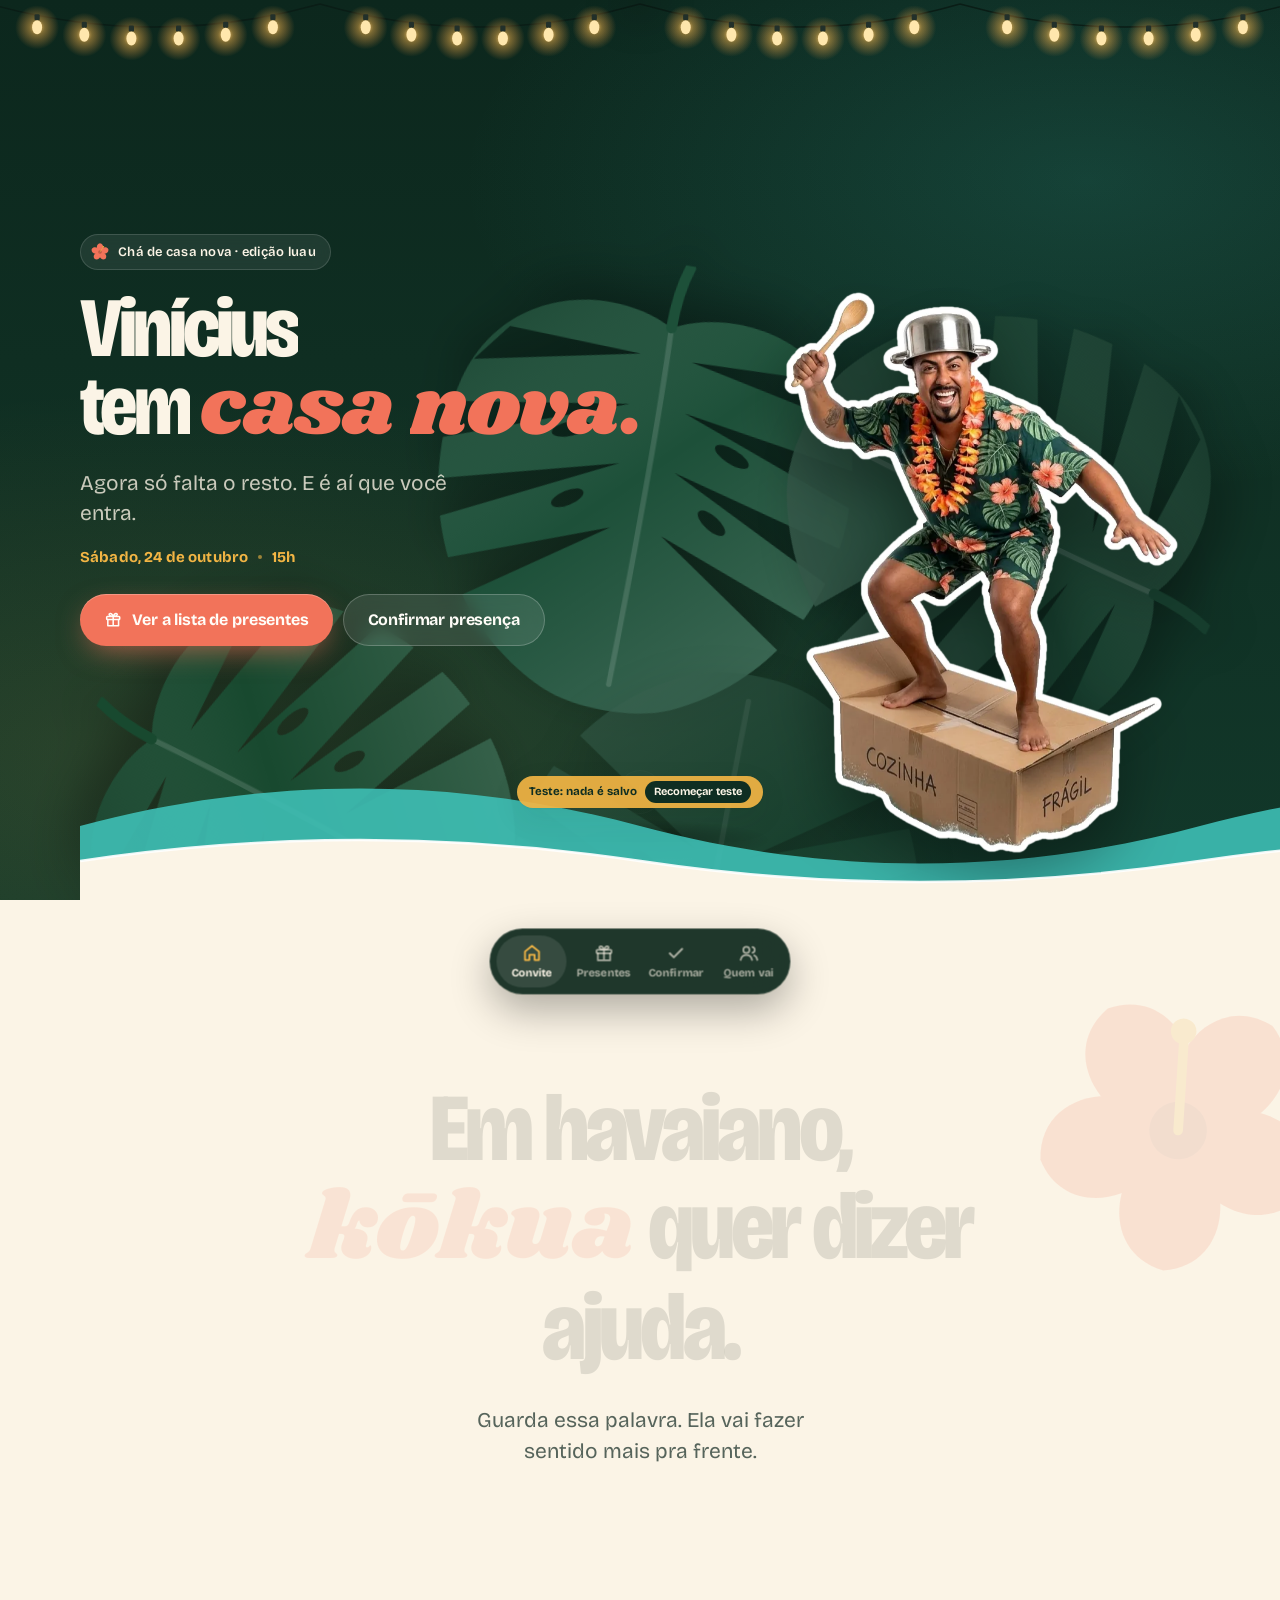
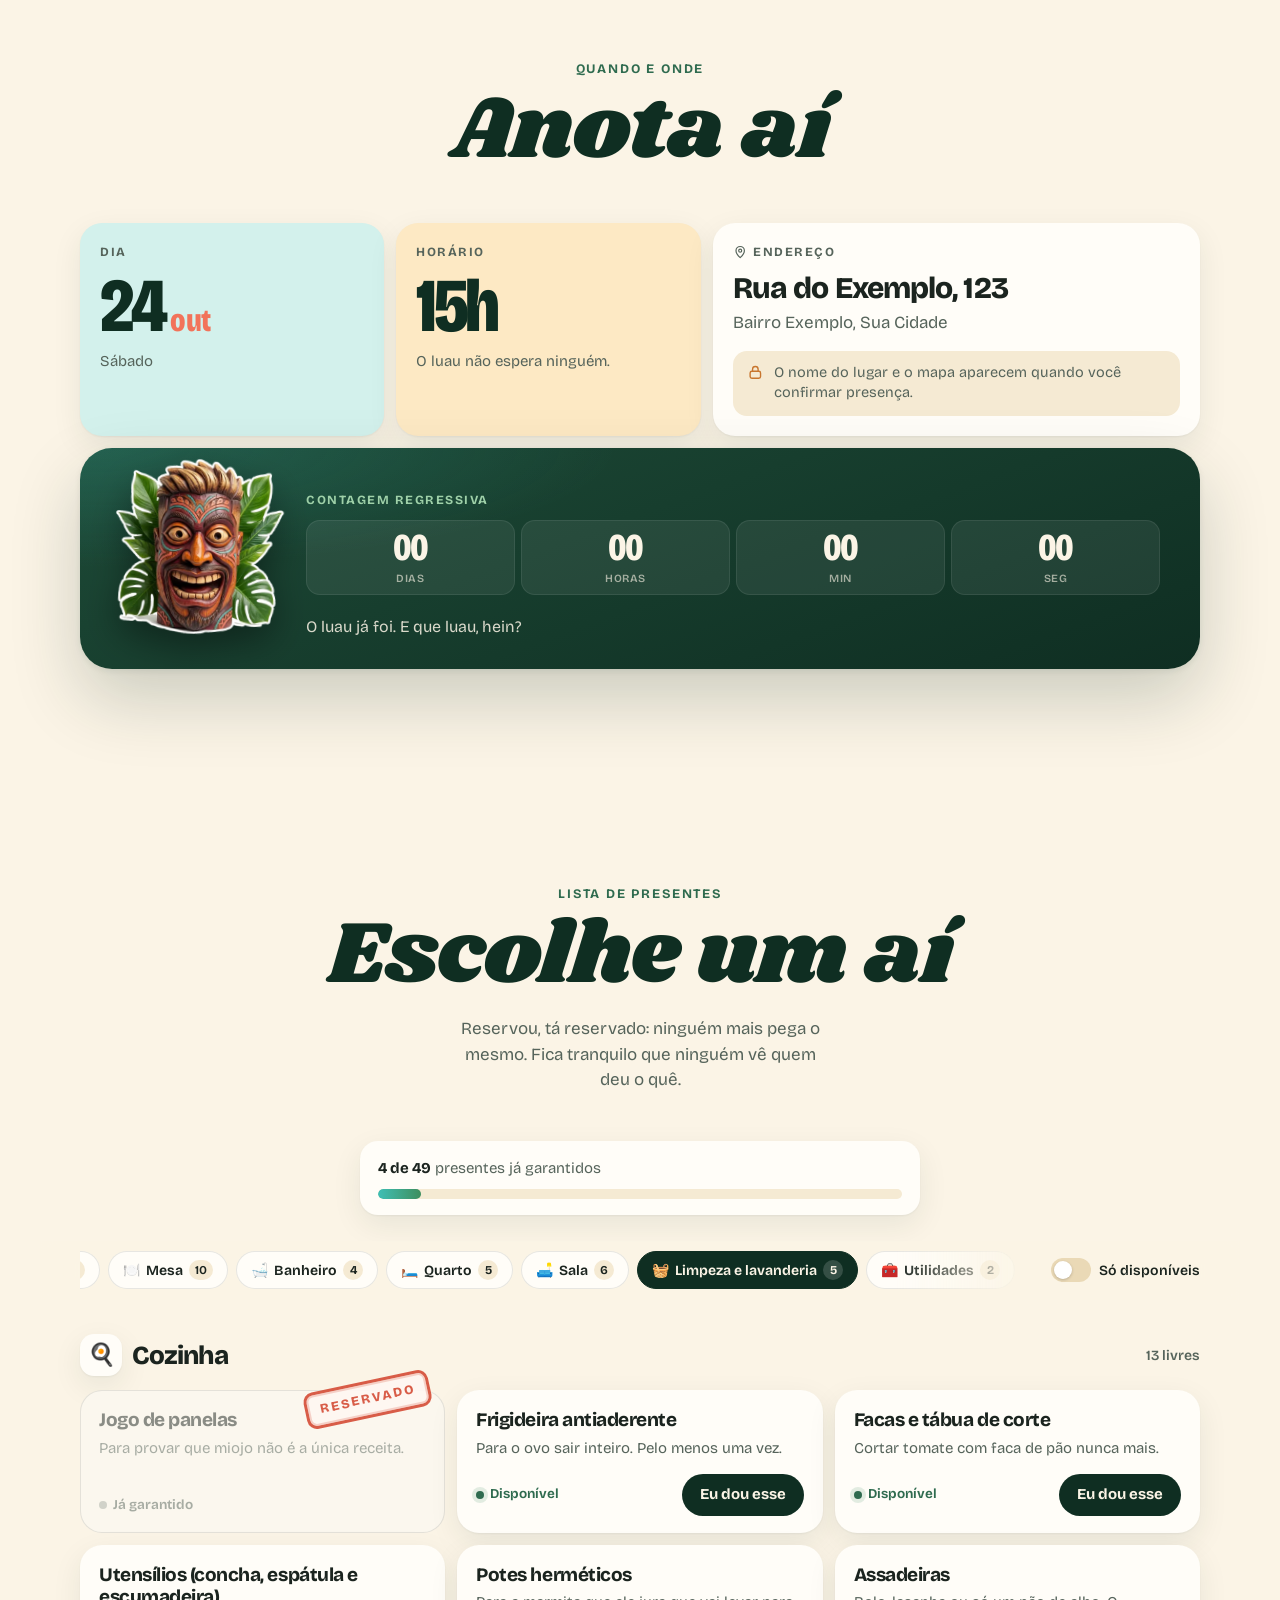
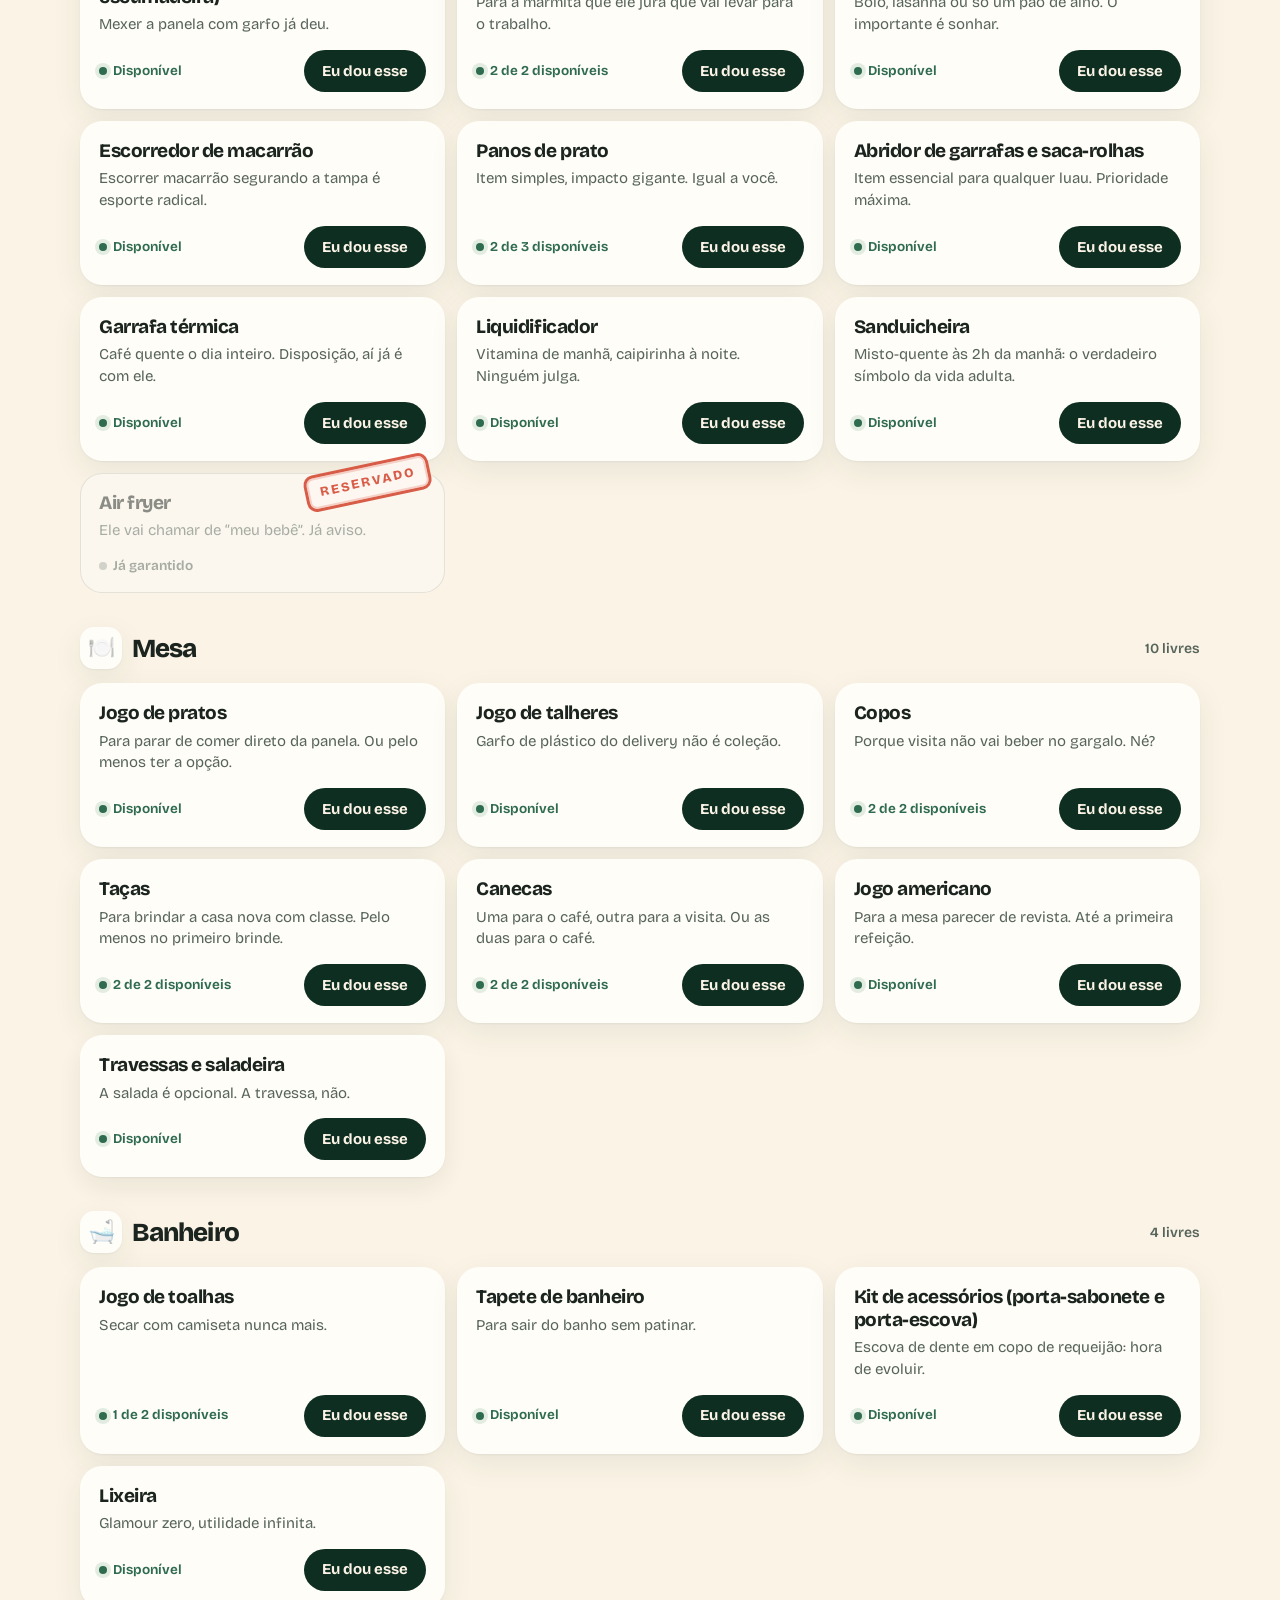
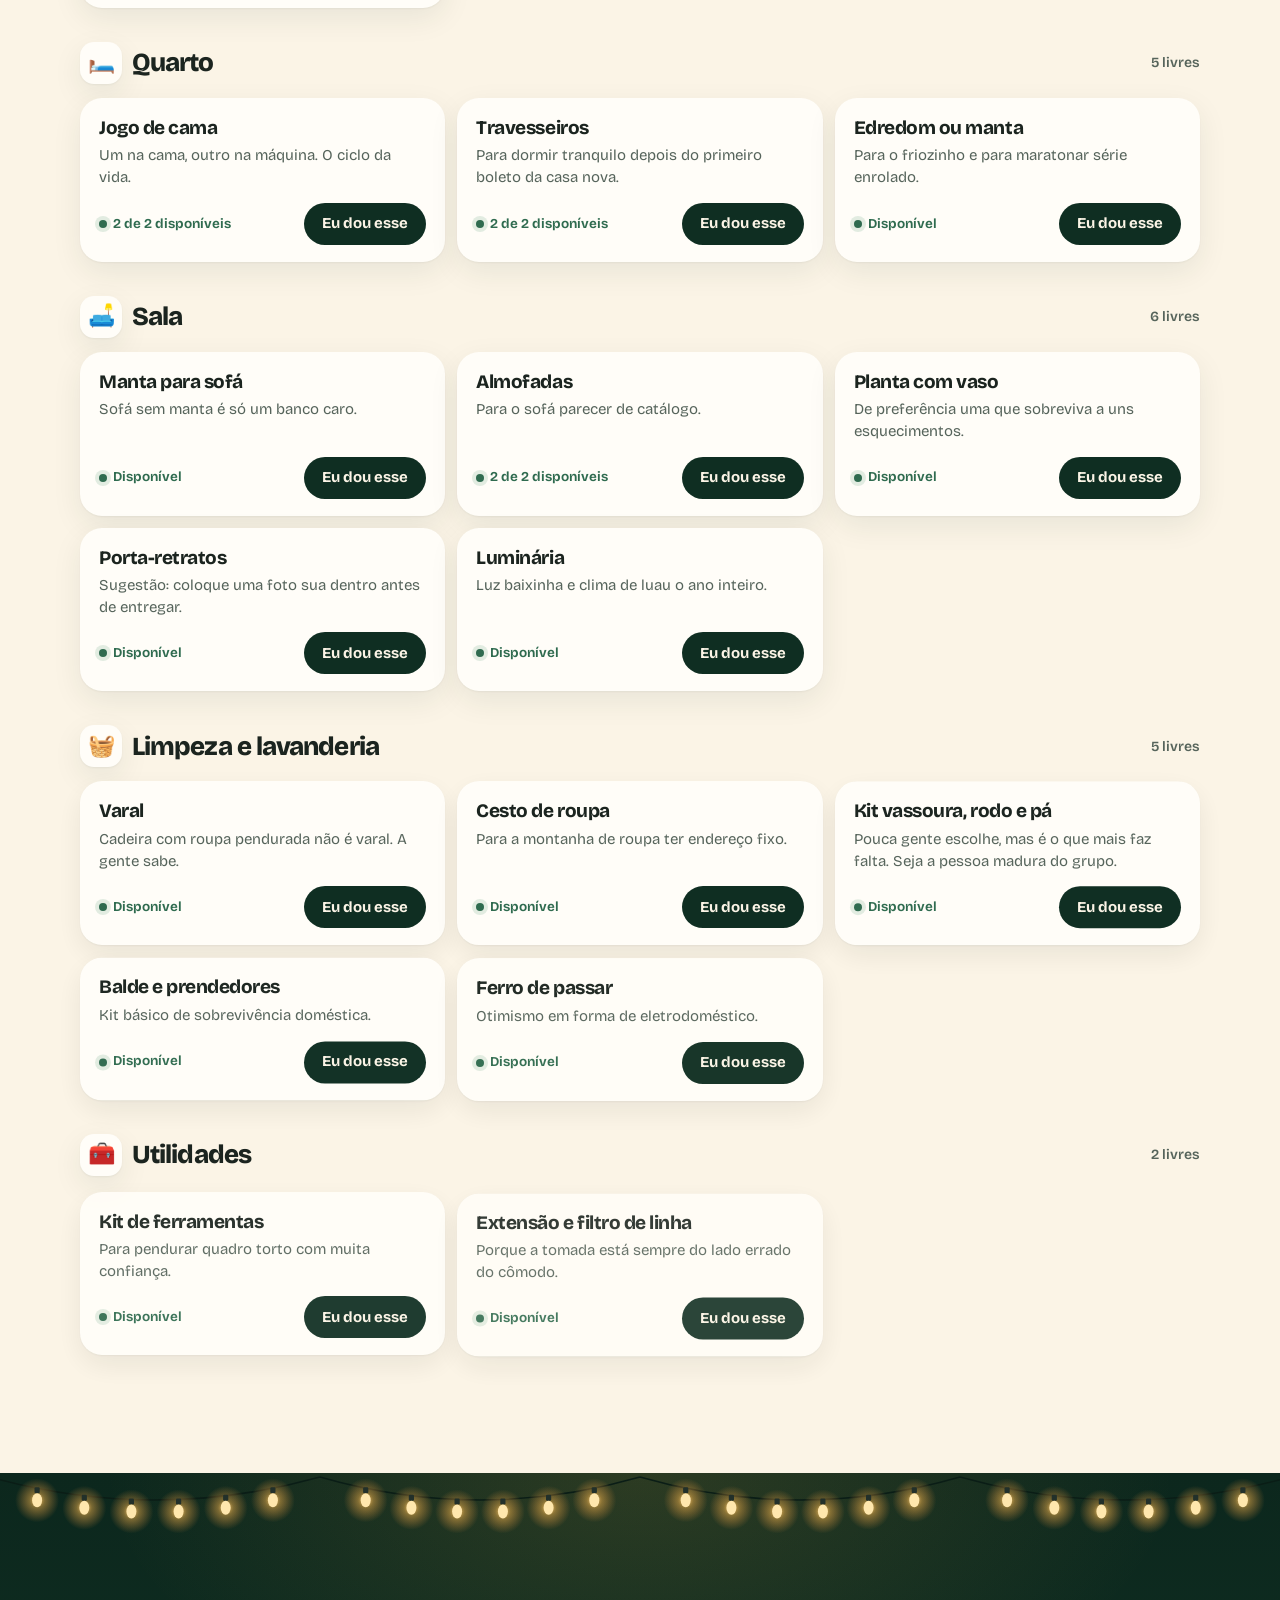
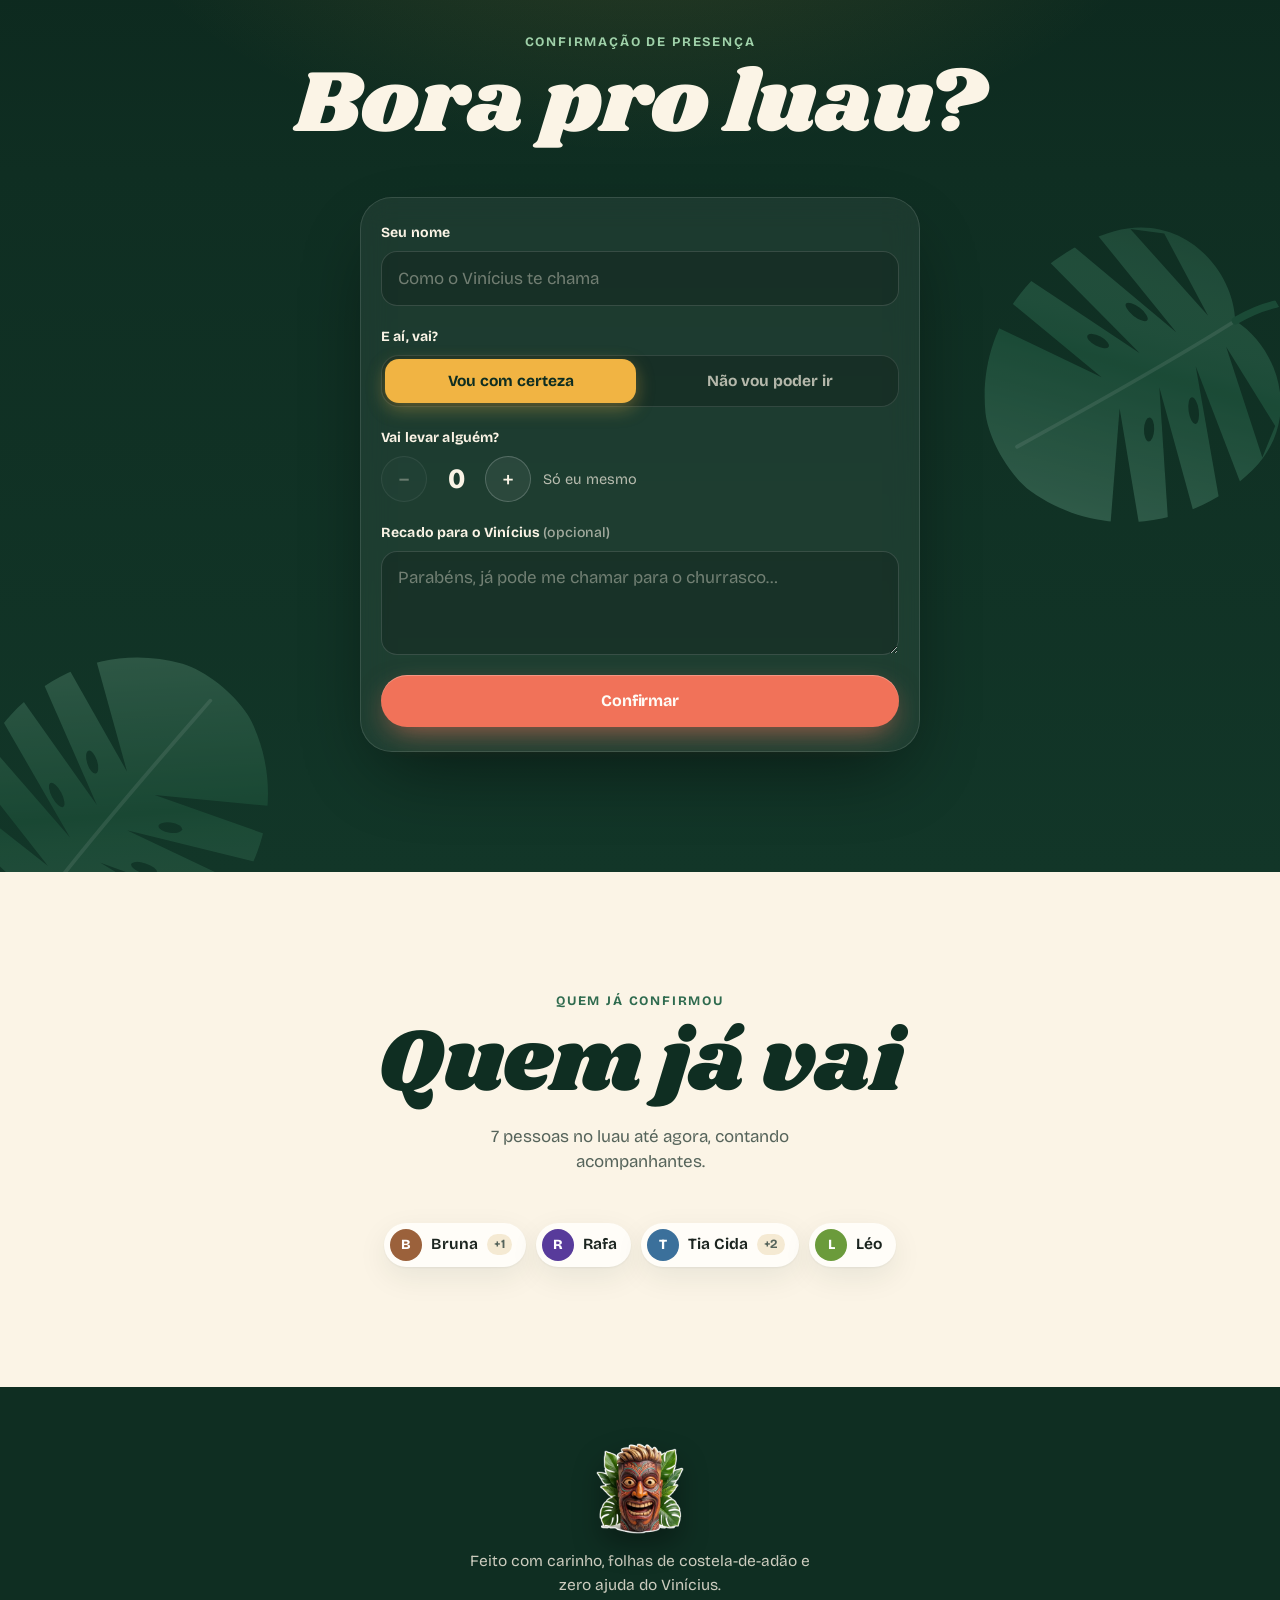
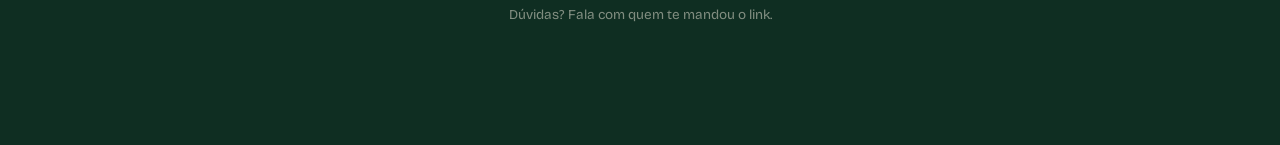
==== commit 504138c7: "Botão para recomeçar o teste no modo demonstração Co-Authored-By: Claude Opus 5.5 <noreply@anthropic" ====
--- a/index.html
+++ b/index.html
@@ -107,7 +107,7 @@
     </div>
   </div>
 
-  <div class="demo-aviso" id="demo-aviso" hidden>Modo demonstração: nada aqui é salvo de verdade.</div>
+  <div class="demo-aviso" id="demo-aviso" hidden><span>Teste: nada é salvo</span><button type="button" id="demo-recomecar">Recomeçar teste</button></div>
 
   <main id="conteudo">
 
--- a/assets/css/style.css
+++ b/assets/css/style.css
@@ -252,7 +252,7 @@
 
 .demo-aviso {
   position: fixed;
-  top: calc(10px + env(safe-area-inset-top));
+  bottom: calc(92px + env(safe-area-inset-bottom));
   left: 50%;
   transform: translateX(-50%);
   z-index: 60;
@@ -264,6 +264,19 @@
   font-weight: 700;
   white-space: nowrap;
   box-shadow: var(--sombra);
+  display: flex;
+  align-items: center;
+  gap: 8px;
+}
+.demo-aviso[hidden] { display: none; }
+.demo-aviso button {
+  padding: 3px 9px;
+  border: 0;
+  border-radius: 999px;
+  background: var(--selva);
+  color: var(--areia);
+  font-size: 11px;
+  font-weight: 700;
 }
 
 /* ==========================================================================
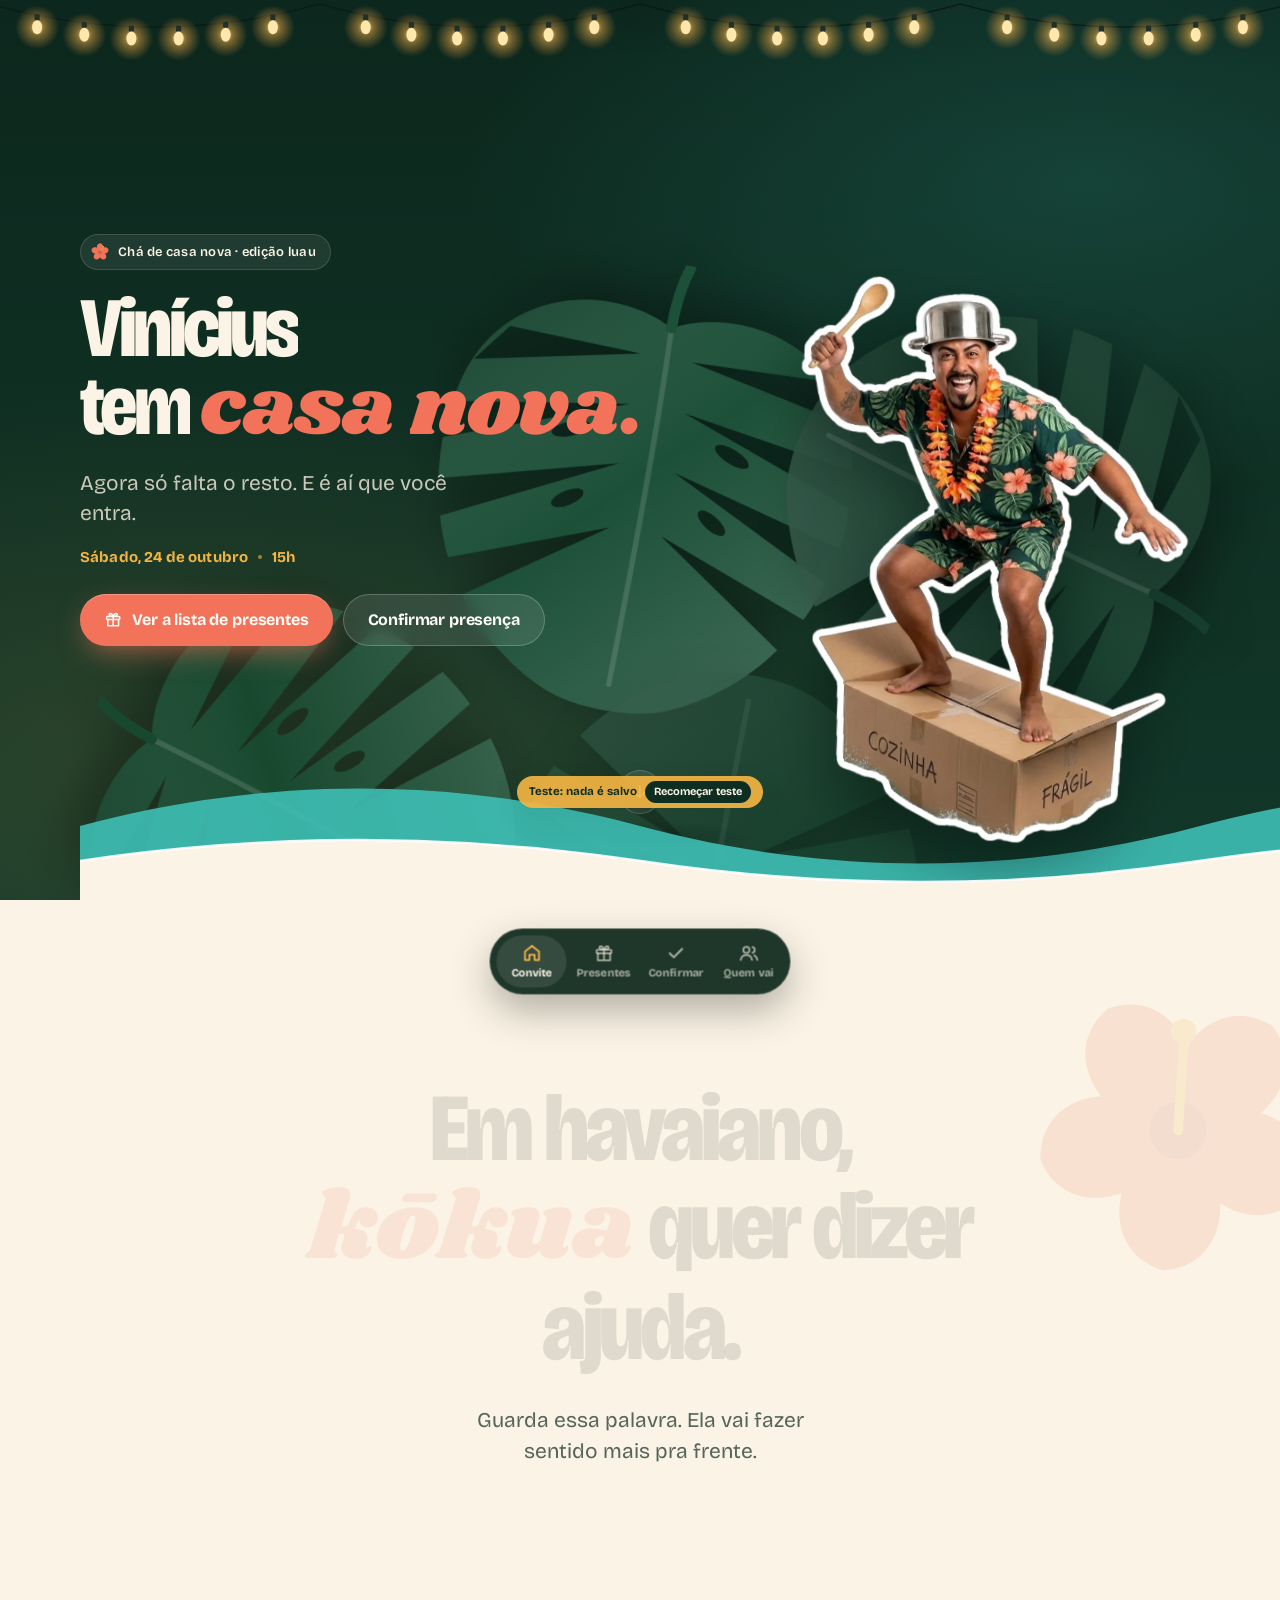
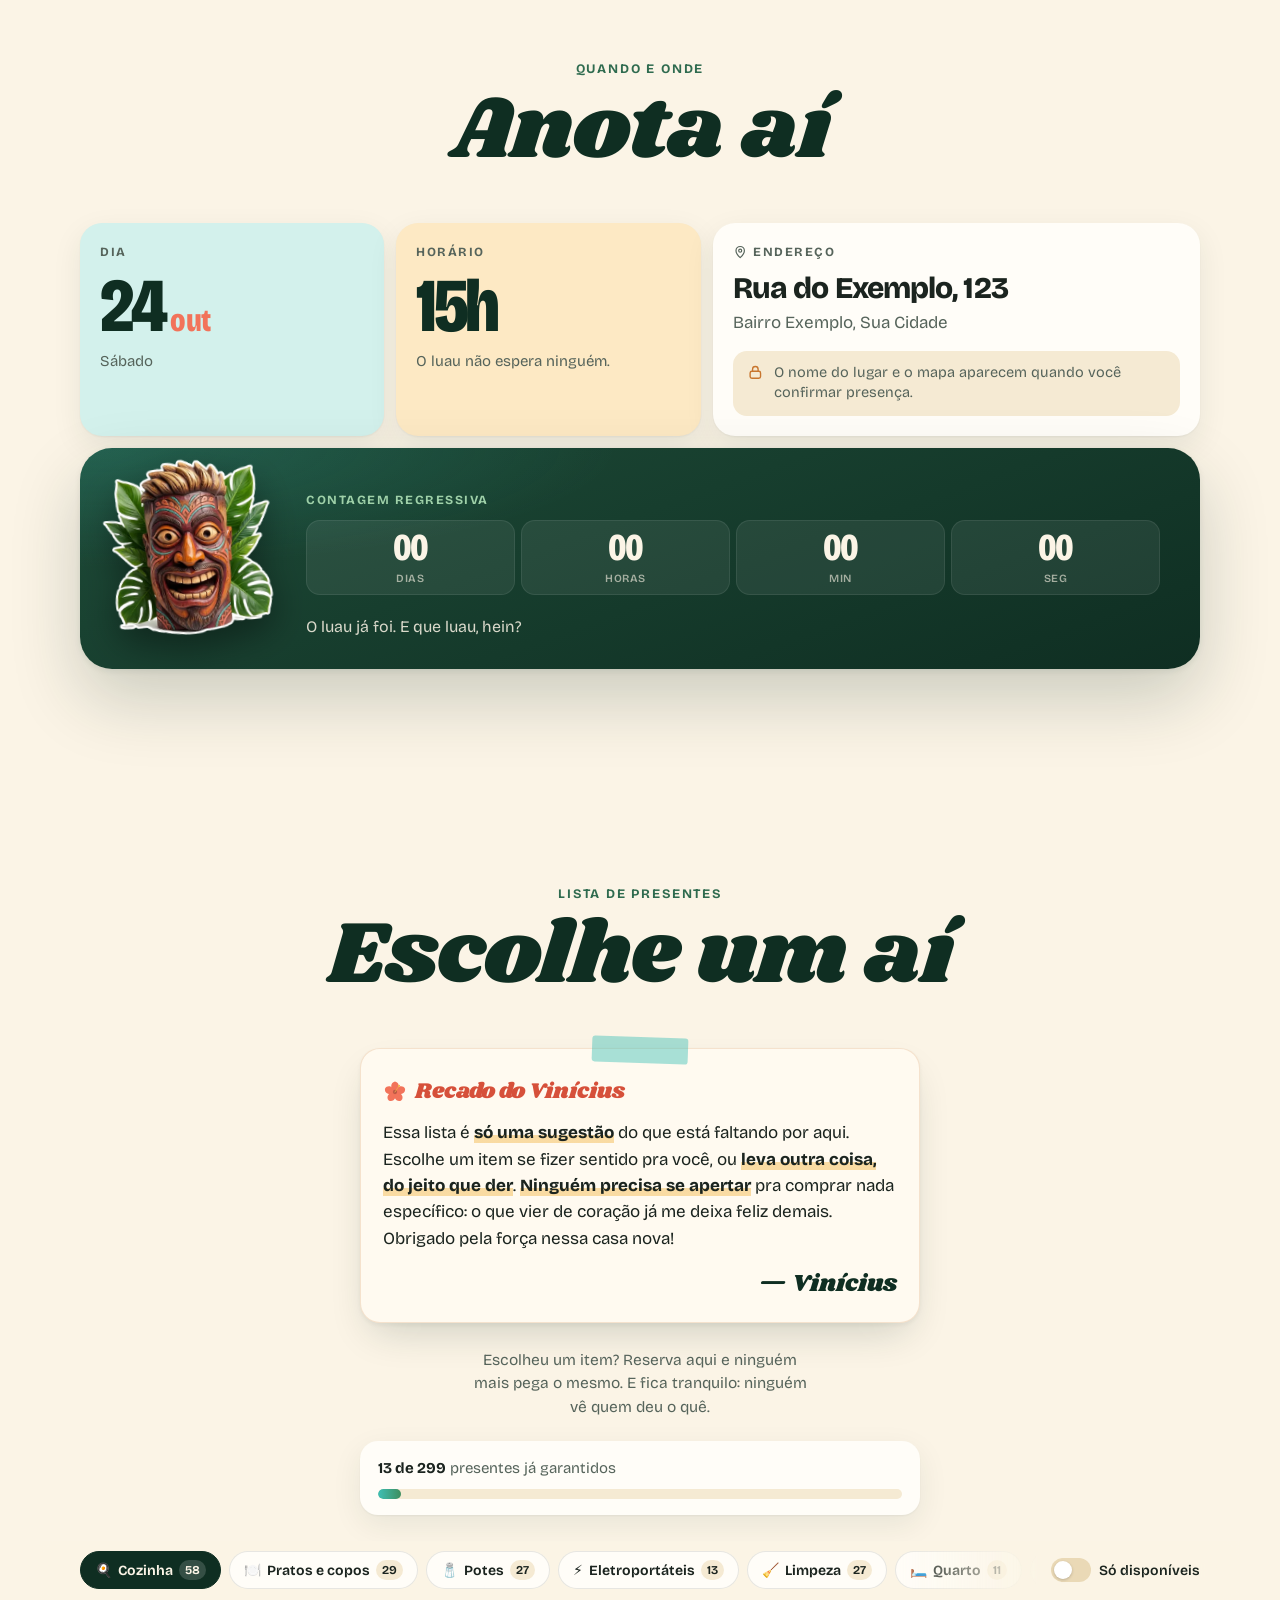
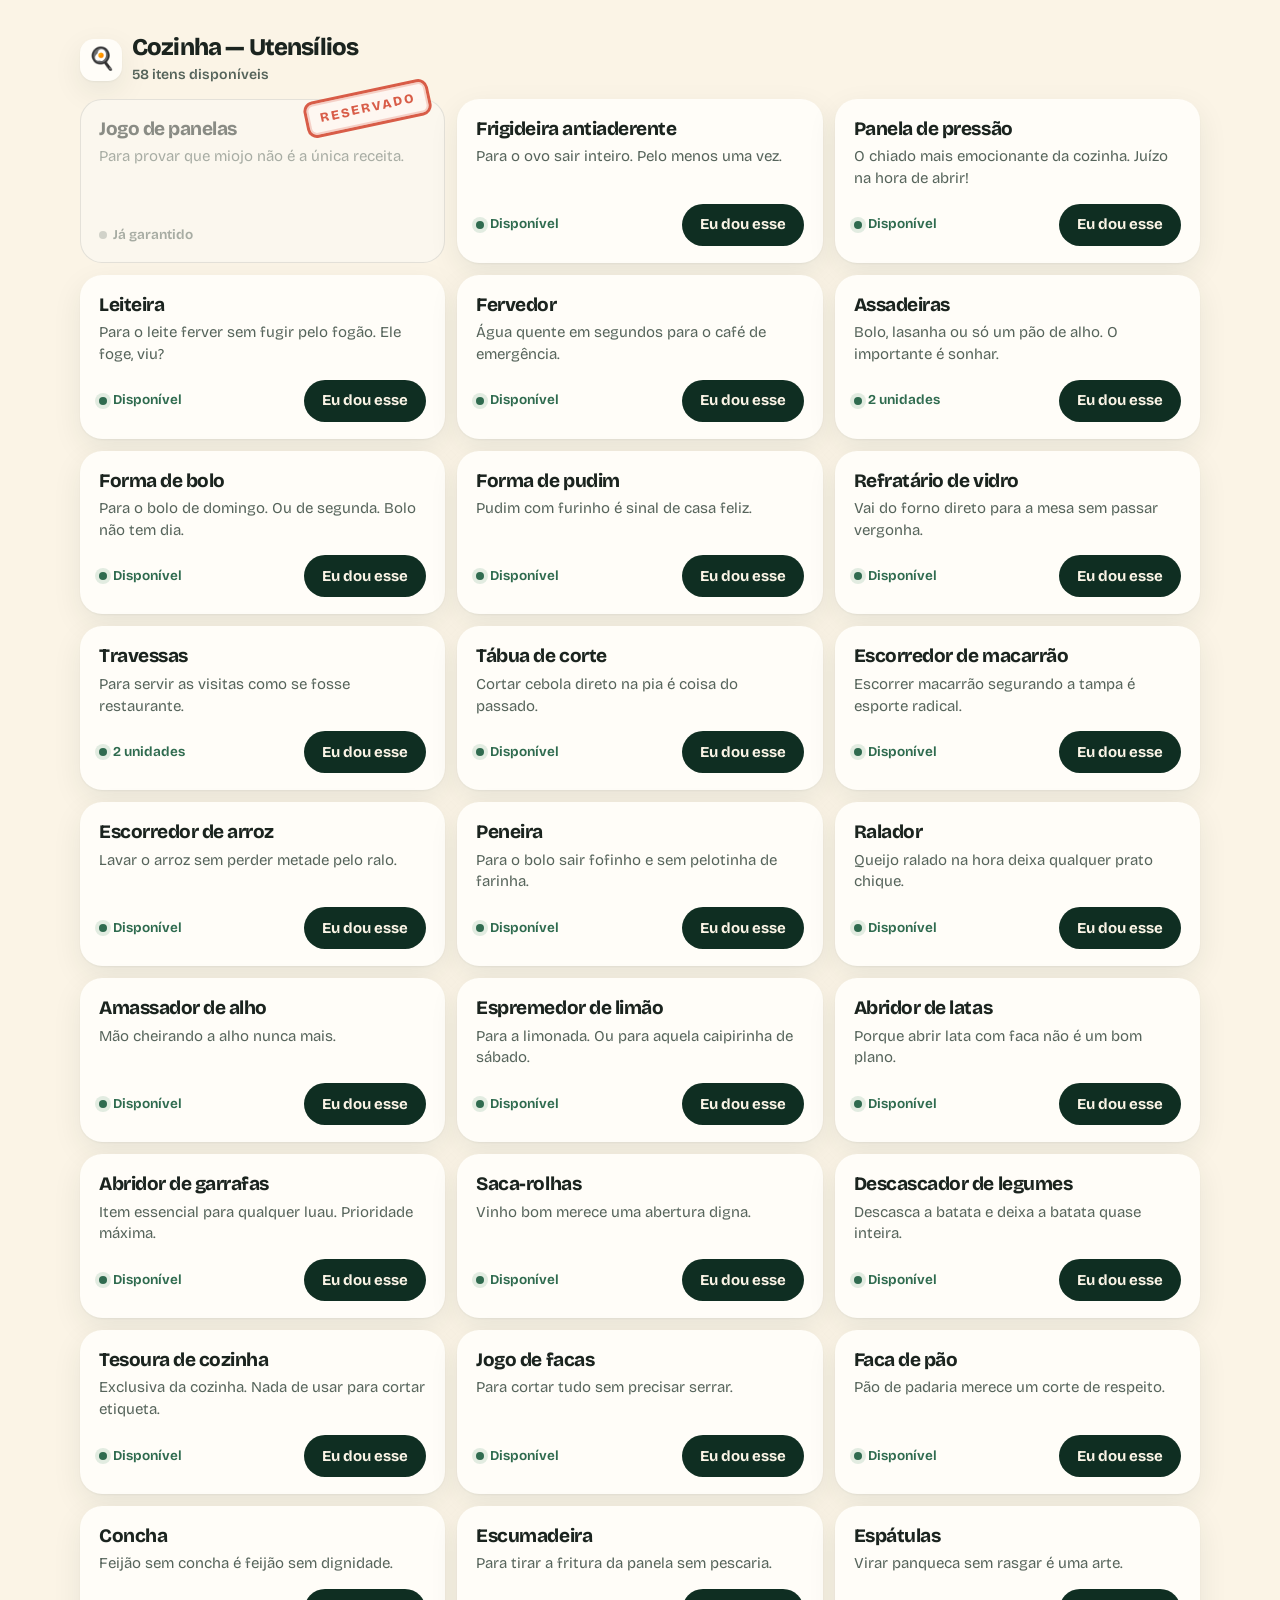
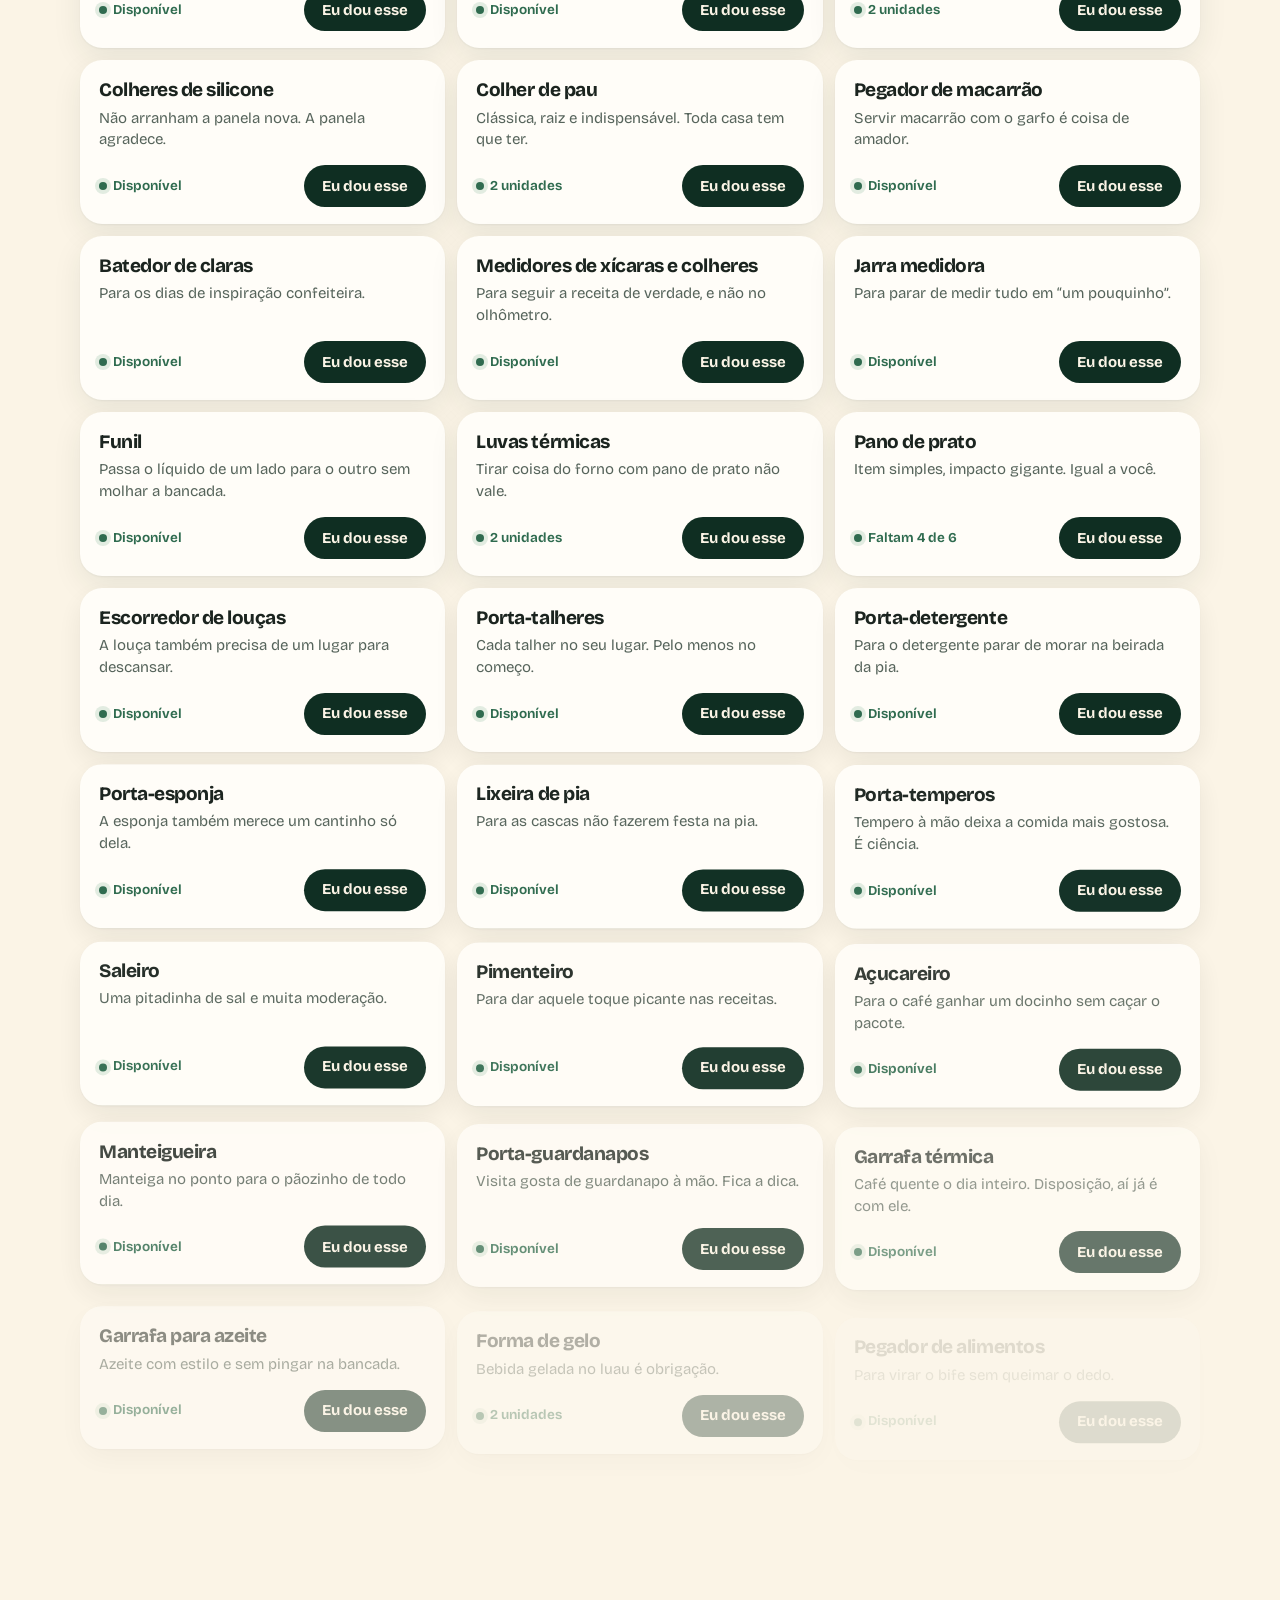
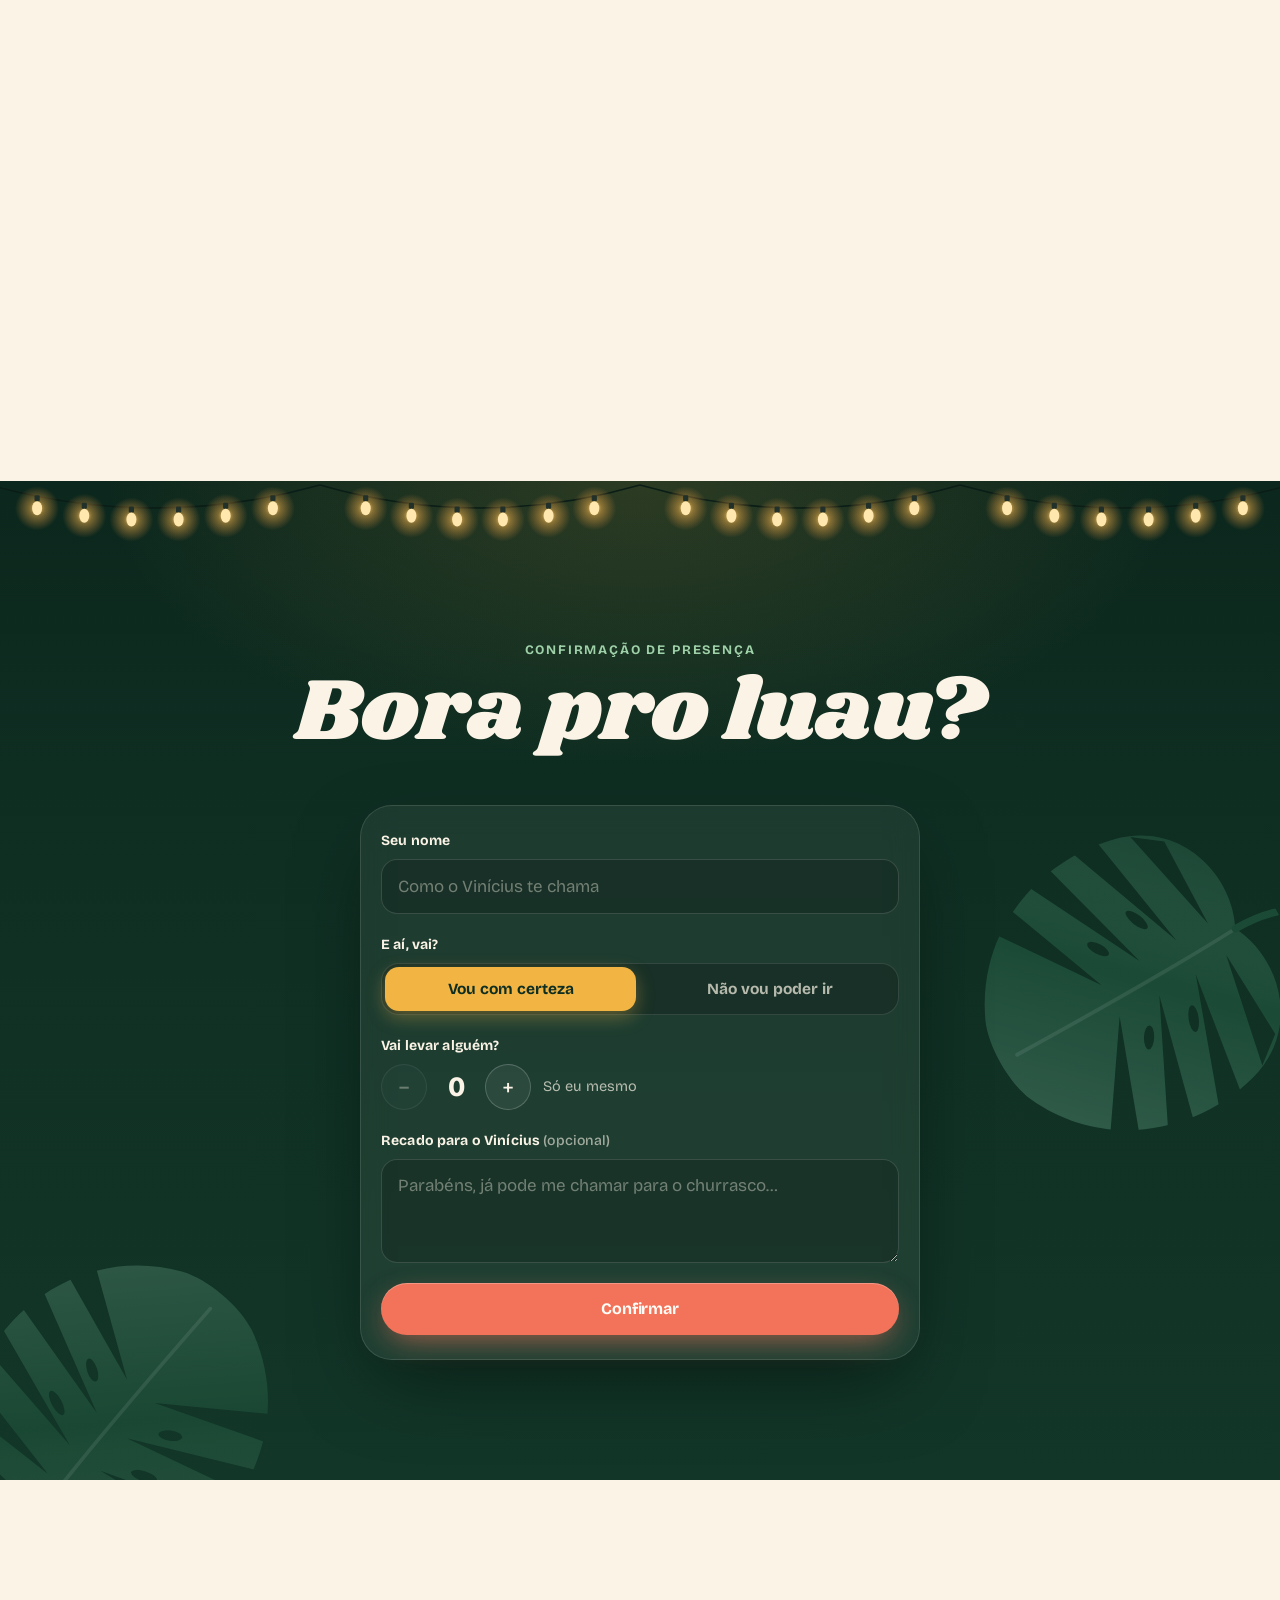
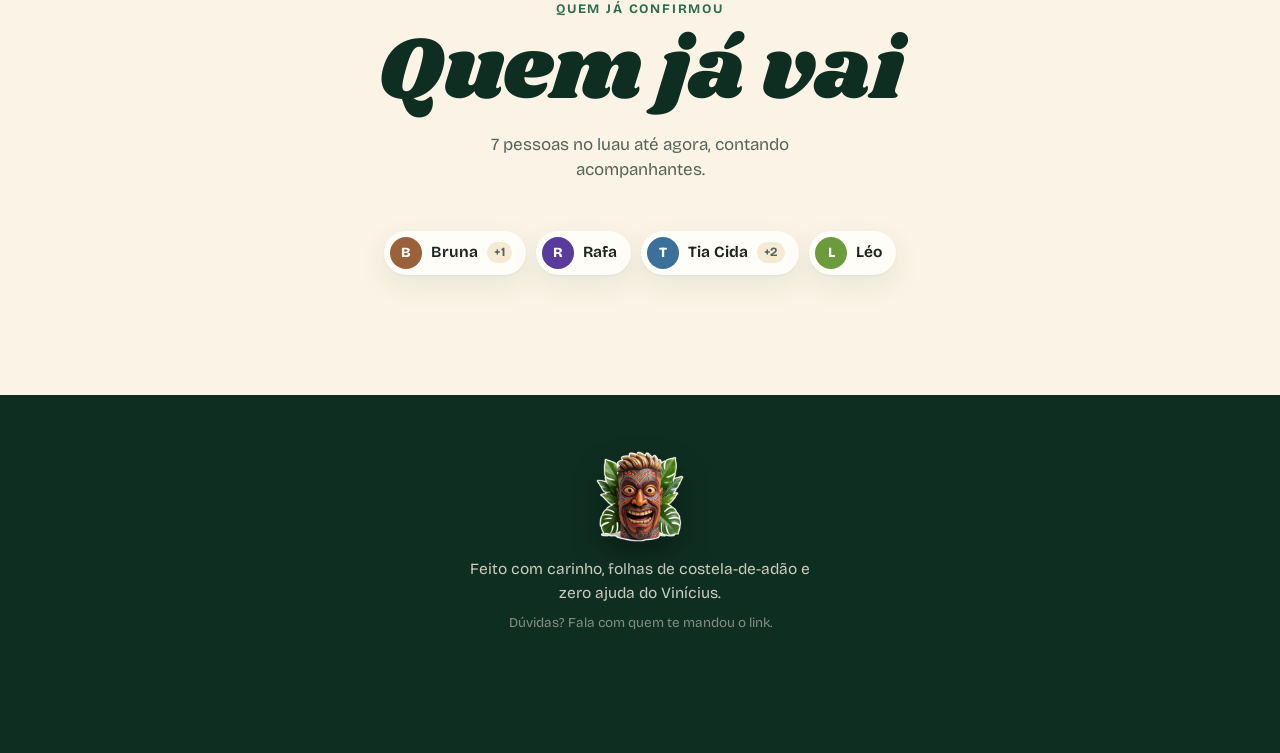
==== commit 27af78d7: "Lista oficial com abas por setor e escolha de unidades - 184 itens em 8 setores, cada setor numa aba" ====
--- a/index.html
+++ b/index.html
@@ -206,8 +206,15 @@
       <header class="secao-topo" data-reveal>
         <p class="sobretitulo">Lista de presentes</p>
         <h2 class="titulo-script">Escolhe um aí</h2>
-        <p class="secao-texto">Reservou, tá reservado: ninguém mais pega o mesmo. Fica tranquilo que ninguém vê quem deu o quê.</p>
       </header>
+
+      <aside class="recado" data-reveal aria-label="Recado do Vinícius">
+        <p class="recado-titulo"><svg class="recado-flor" aria-hidden="true"><use href="#hibisco"/></svg>Recado do Vinícius</p>
+        <p class="recado-texto">Essa lista é <strong>só uma sugestão</strong> do que está faltando por aqui. Escolhe um item se fizer sentido pra você, ou <strong>leva outra coisa, do jeito que der</strong>. <strong>Ninguém precisa se apertar</strong> pra comprar nada específico: o que vier de coração já me deixa feliz demais. Obrigado pela força nessa casa nova!</p>
+        <p class="recado-assinatura">Vinícius</p>
+      </aside>
+
+      <p class="secao-texto lista-como" data-reveal>Escolheu um item? Reserva aqui e ninguém mais pega o mesmo. E fica tranquilo: ninguém vê quem deu o quê.</p>
 
       <div class="progresso" data-reveal>
         <div class="progresso-texto"><strong id="progresso-num">0 de 0</strong> presentes já garantidos</div>
@@ -324,6 +331,7 @@
   <script src="assets/vendor/SplitText.min.js" defer></script>
   <script src="assets/vendor/lenis.min.js" defer></script>
   <script src="assets/vendor/confetti.js" defer></script>
+  <script src="assets/js/lista-demo.js" defer></script>
   <script src="assets/js/api.js" defer></script>
   <script src="assets/js/app.js" defer></script>
 </body>
--- a/assets/css/style.css
+++ b/assets/css/style.css
@@ -693,6 +693,58 @@
 
 .lista { padding-top: clamp(48px, 9vw, 96px); }
 
+.recado {
+  position: relative;
+  max-width: 560px;
+  margin: 0 auto 26px;
+  padding: 26px 22px 20px;
+  border-radius: 20px;
+  background: #fffaf0;
+  box-shadow: 0 2px 4px rgba(15, 46, 34, 0.05), 0 18px 40px -12px rgba(15, 46, 34, 0.2);
+  border: 1px solid rgba(200, 118, 46, 0.18);
+  transform: rotate(-0.8deg);
+}
+.recado::before {
+  content: '';
+  position: absolute;
+  top: -12px;
+  left: 50%;
+  width: 96px;
+  height: 26px;
+  margin-left: -48px;
+  background: rgba(63, 191, 181, 0.45);
+  border-radius: 3px;
+  transform: rotate(2deg);
+}
+.recado-titulo {
+  display: flex;
+  align-items: center;
+  gap: 8px;
+  font-family: var(--fonte-script);
+  font-size: 22px;
+  color: var(--coral-escuro);
+}
+.recado-flor { width: 24px; height: 24px; color: var(--coral); flex: none; }
+.recado-texto {
+  margin-top: 12px;
+  font-size: 17px;
+  line-height: 1.55;
+  color: var(--tinta);
+}
+.recado-texto strong {
+  font-weight: 750;
+  background: linear-gradient(transparent 60%, rgba(242, 181, 68, 0.45) 60%);
+}
+.recado-assinatura {
+  margin-top: 14px;
+  text-align: right;
+  font-family: var(--fonte-script);
+  font-size: 24px;
+  color: var(--selva);
+}
+.recado-assinatura::before { content: '— '; }
+.lista-como { margin: 0 auto 22px; text-align: center; font-size: 15.5px; }
+
 .progresso {
   max-width: 560px;
   margin: 0 auto 26px;
@@ -836,8 +888,9 @@
   box-shadow: var(--sombra);
   font-size: 22px;
 }
-.categoria-topo h3 { font-size: 26px; font-weight: 800; letter-spacing: -0.035em; }
-.categoria-conta { margin-left: auto; font-size: 14px; font-weight: 600; color: var(--tinta-suave); }
+.categoria-titulos { min-width: 0; }
+.categoria-topo h3 { font-size: 24px; font-weight: 800; letter-spacing: -0.035em; line-height: 1.1; }
+.categoria-conta { display: block; margin-top: 3px; font-size: 14px; font-weight: 600; color: var(--tinta-suave); }
 .categoria-completa {
   margin: -2px 0 14px;
   padding: 12px 14px;
@@ -1359,6 +1412,36 @@
 .folha .campo input:focus { background: #fff; }
 .folha .form-erro { color: var(--coral-escuro); }
 .folha-nota { font-size: 13.5px; color: var(--tinta-suave); }
+.folha-lembrete {
+  margin: 14px auto 0;
+  max-width: 36ch;
+  padding: 9px 14px;
+  border-radius: 12px;
+  background: #fff3d6;
+  font-size: 14px;
+  font-weight: 600;
+  color: #7a5310;
+}
+.contador-claro .contador-btn {
+  border-color: var(--linha);
+  background: var(--branco);
+  color: var(--tinta);
+}
+.contador-claro .contador-btn:disabled { opacity: 0.35; }
+.contador-claro output { color: var(--tinta); }
+.qtd-todas {
+  margin-left: auto;
+  min-height: 40px;
+  padding: 0 14px;
+  border: 1.5px solid var(--linha);
+  border-radius: 999px;
+  background: var(--branco);
+  font-size: 14px;
+  font-weight: 700;
+  transition: background-color 0.25s, color 0.25s, border-color 0.25s;
+}
+.qtd-todas.ativo { background: var(--selva); border-color: var(--selva); color: var(--areia); }
+.campo-qtd { gap: 10px; }
 .folha-botoes { display: grid; grid-template-columns: 1fr 1.4fr; gap: 10px; margin-top: 8px; }
 .folha-botoes.um { grid-template-columns: 1fr; }
 .folha-com-fig .folha-cartao { padding-top: 46px; }
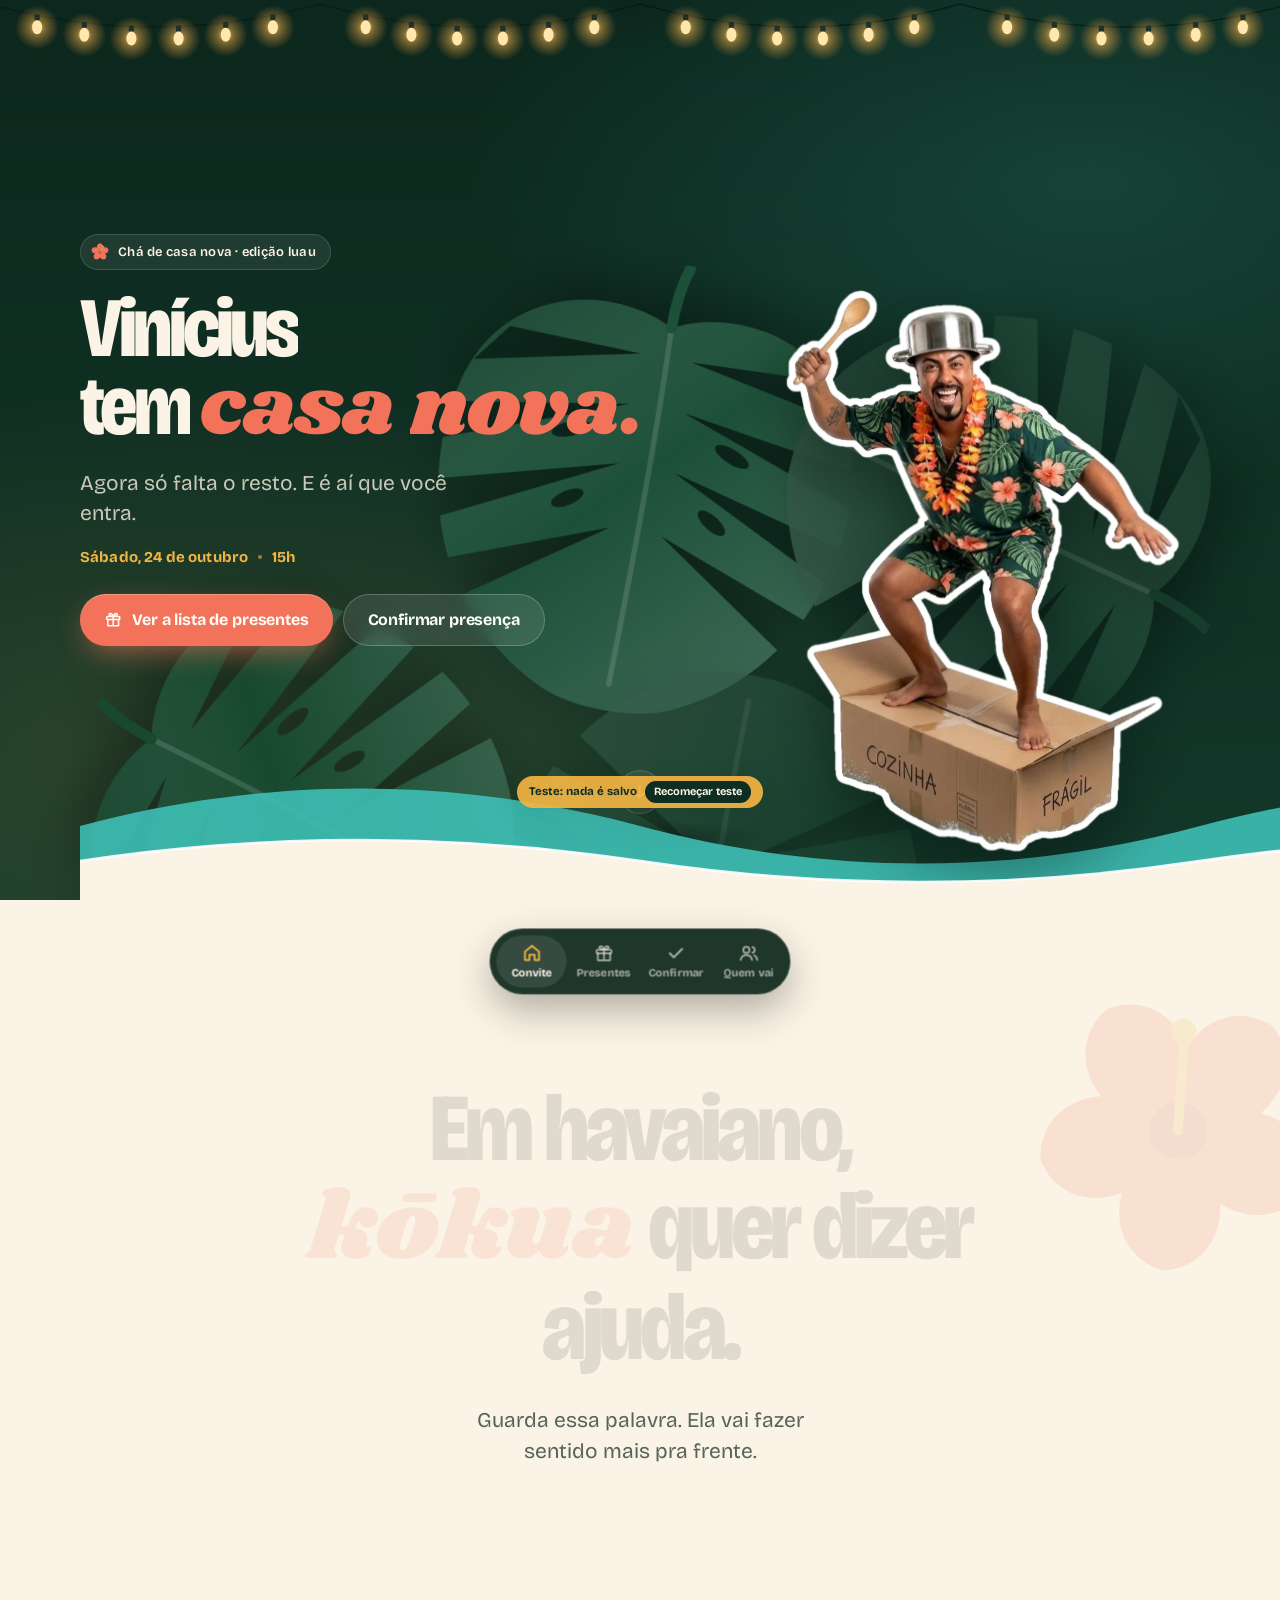
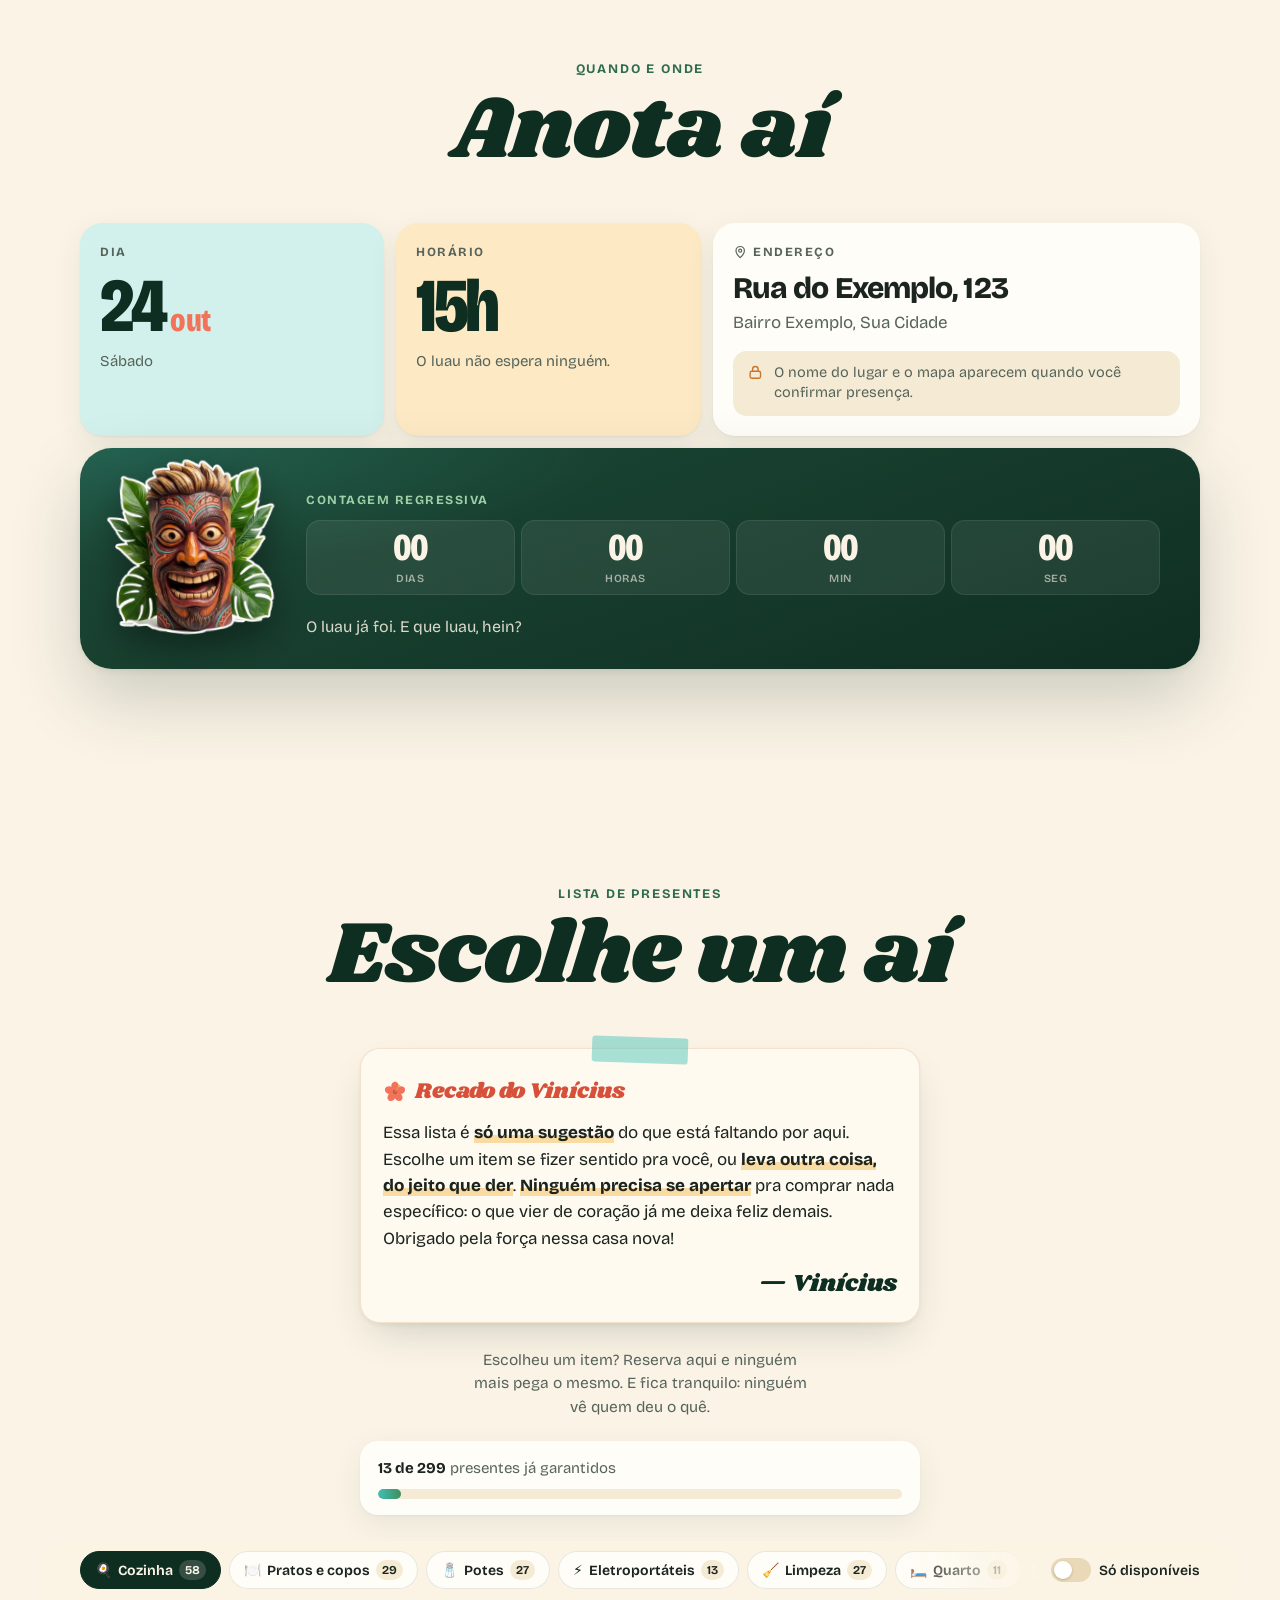
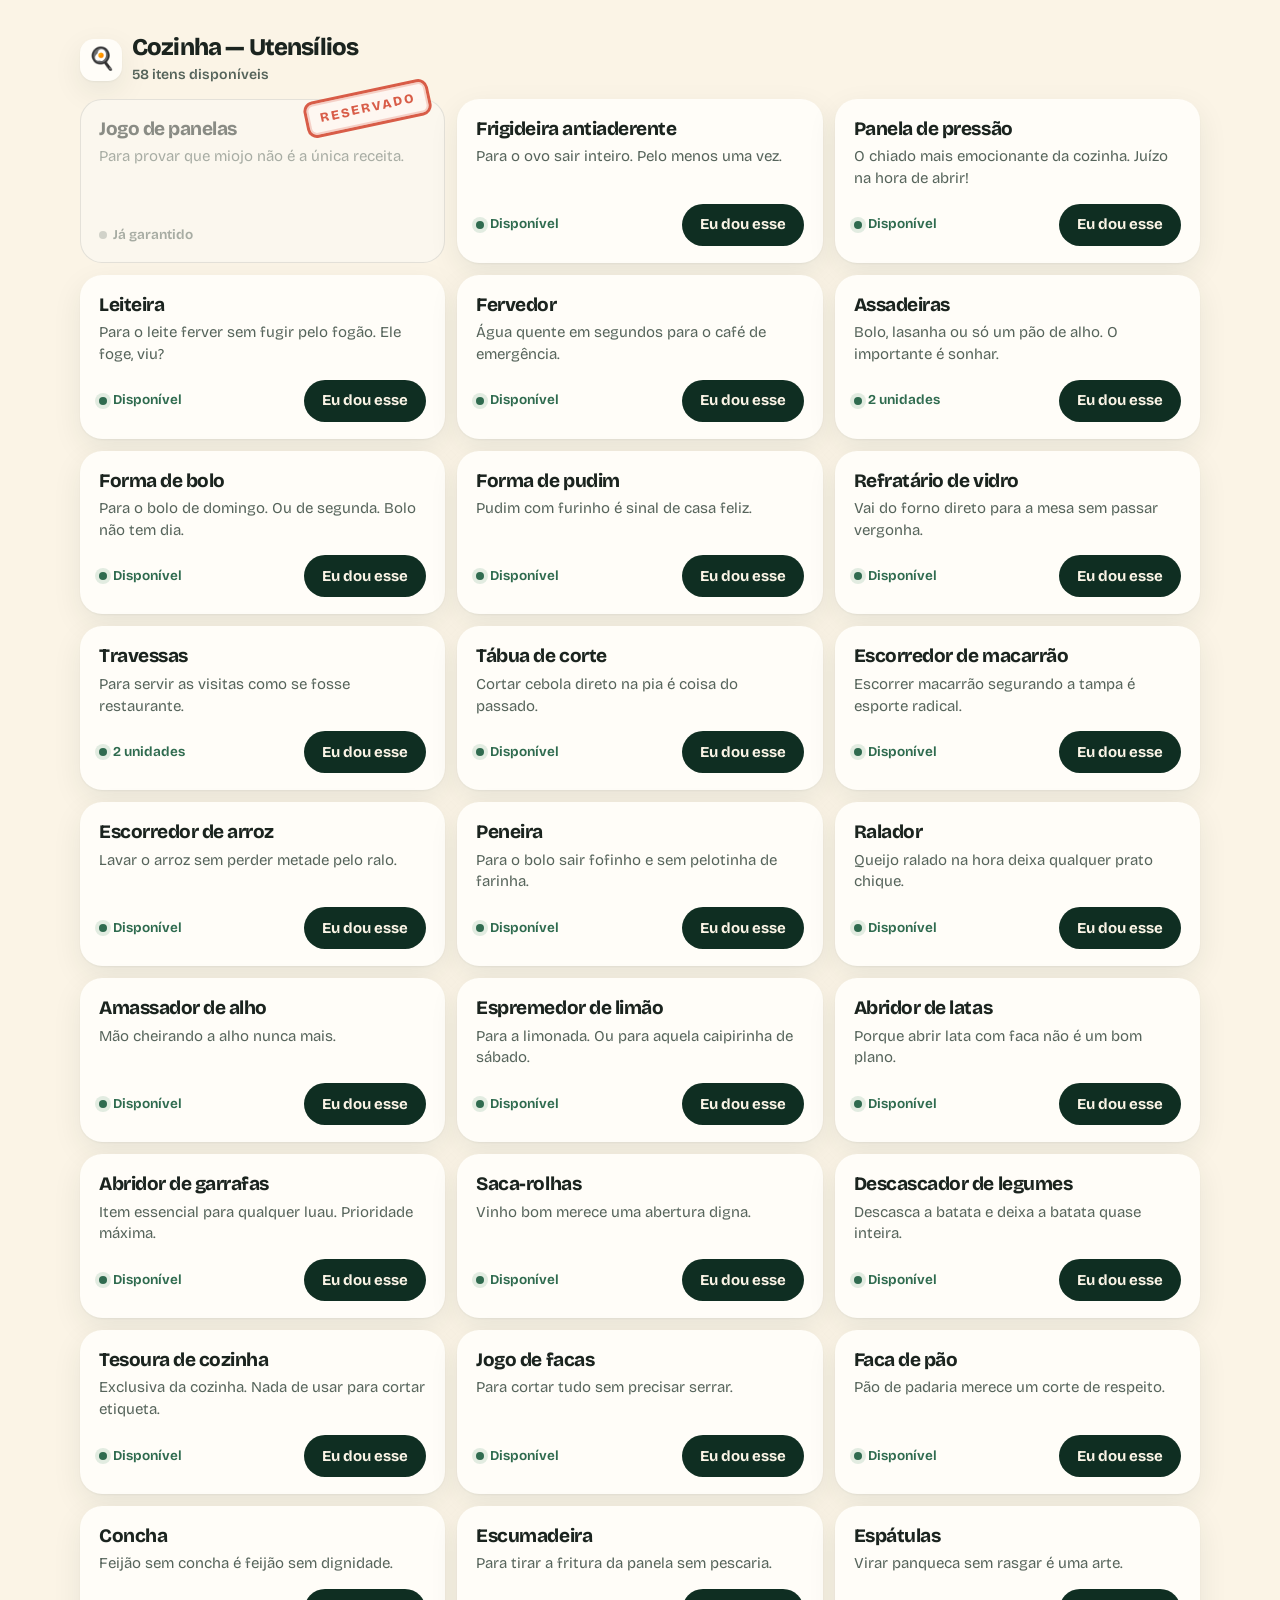
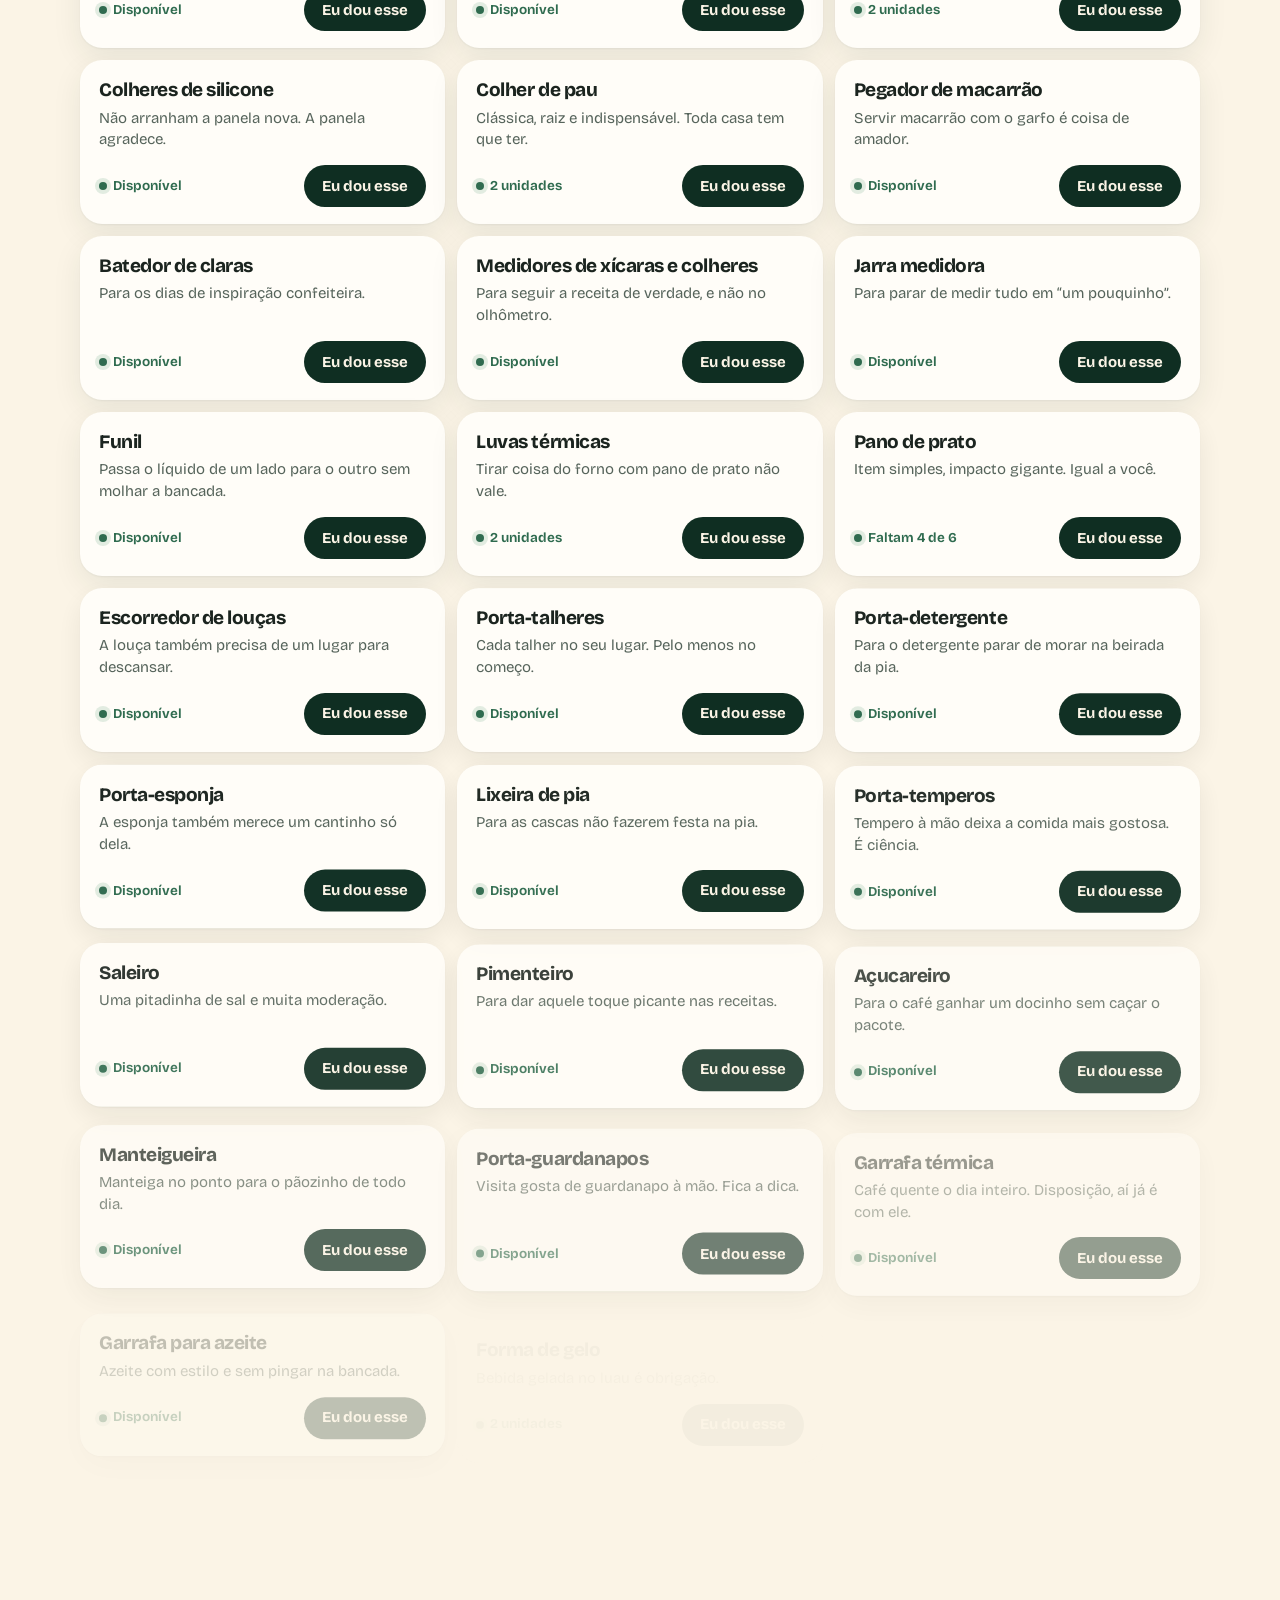
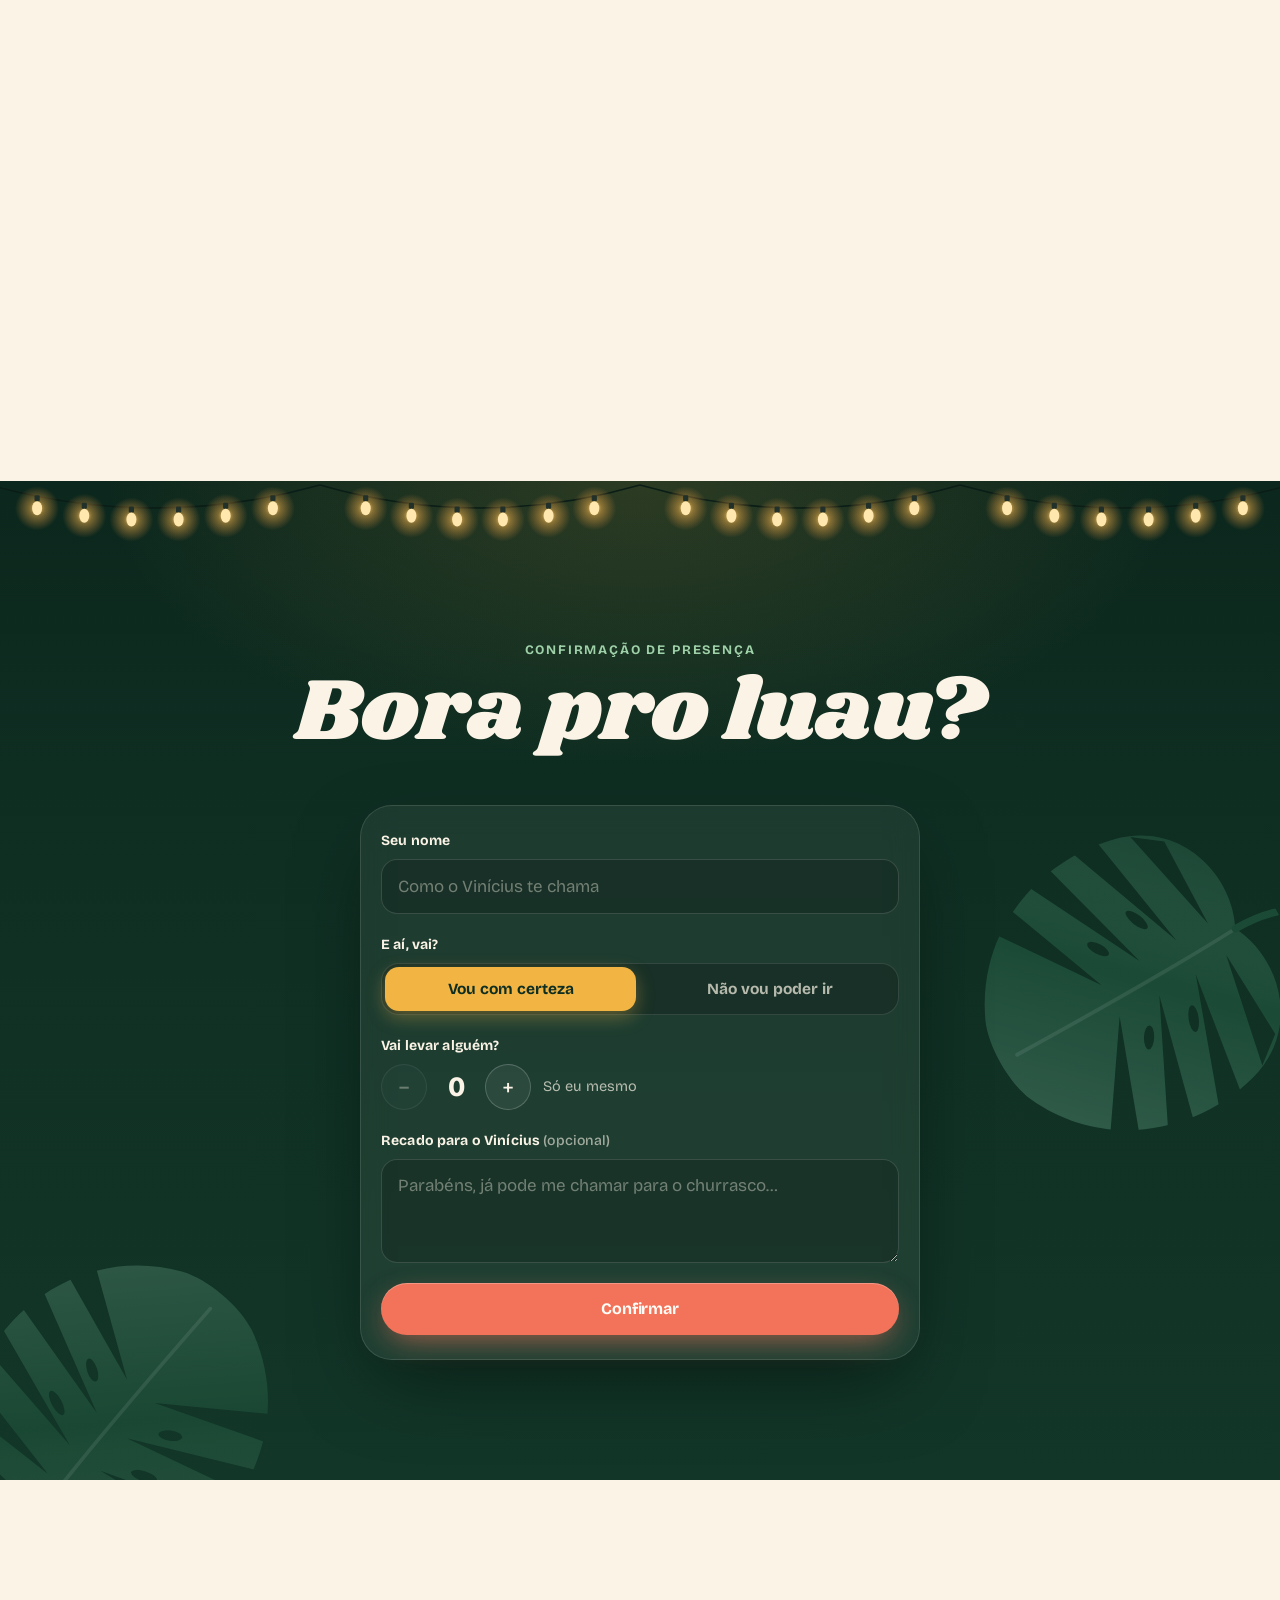
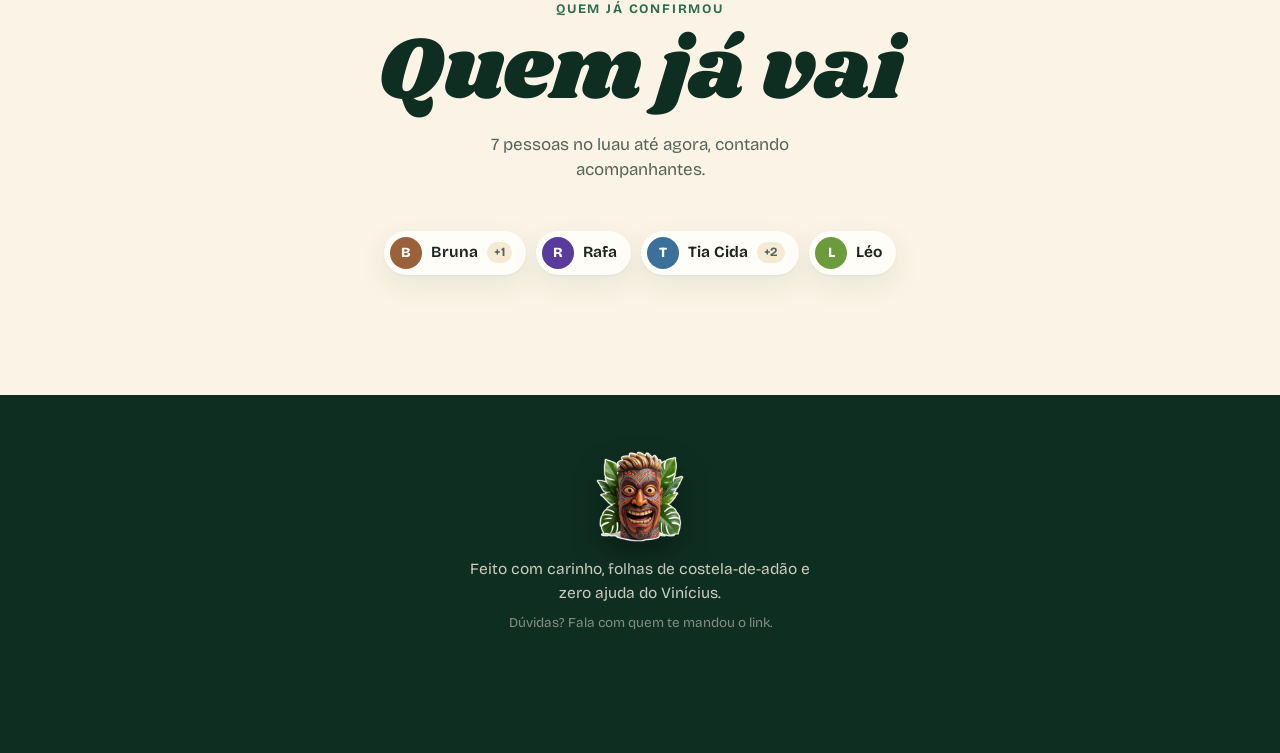
==== commit 4f39393c: "Corrige pulo e zoom da página ao reservar no celular - a janela de reserva não abre mais o teclado s" ====
--- a/index.html
+++ b/index.html
@@ -313,7 +313,7 @@
 
   <!-- Janela inferior (reservar, sucesso, conflito, erro…) -->
   <dialog class="folha" id="folha" aria-labelledby="folha-titulo">
-    <div class="folha-cartao">
+    <div class="folha-cartao" tabindex="-1" autofocus>
       <div class="folha-alca" aria-hidden="true"></div>
       <div class="folha-conteudo" id="folha-conteudo"></div>
     </div>
--- a/assets/css/style.css
+++ b/assets/css/style.css
@@ -73,11 +73,12 @@
 *, *::before, *::after { box-sizing: border-box; }
 
 html {
+  overflow-x: clip;
   -webkit-text-size-adjust: 100%;
   text-size-adjust: 100%;
   scroll-padding-top: 76px;
 }
-html.travado, body.is-loading { overflow: hidden; }
+body.is-loading { overflow: hidden; }
 
 body {
   margin: 0;
@@ -691,7 +692,7 @@
    Lista de presentes
    ========================================================================== */
 
-.lista { padding-top: clamp(48px, 9vw, 96px); }
+.lista { padding-top: clamp(48px, 9vw, 96px); overflow-x: clip; }
 
 .recado {
   position: relative;
@@ -1377,7 +1378,7 @@
   transition: opacity 0.4s;
 }
 .folha.aberta::backdrop { opacity: 1; }
-.folha:focus { outline: none; }
+.folha:focus, .folha-cartao:focus { outline: none; }
 .folha-fig {
   position: relative;
   z-index: 2;
@@ -1390,6 +1391,7 @@
 }
 .folha-cartao {
   position: relative;
+  overscroll-behavior: contain;
   max-height: 86svh;
   overflow-y: auto;
   padding: 12px 22px calc(22px + env(safe-area-inset-bottom));
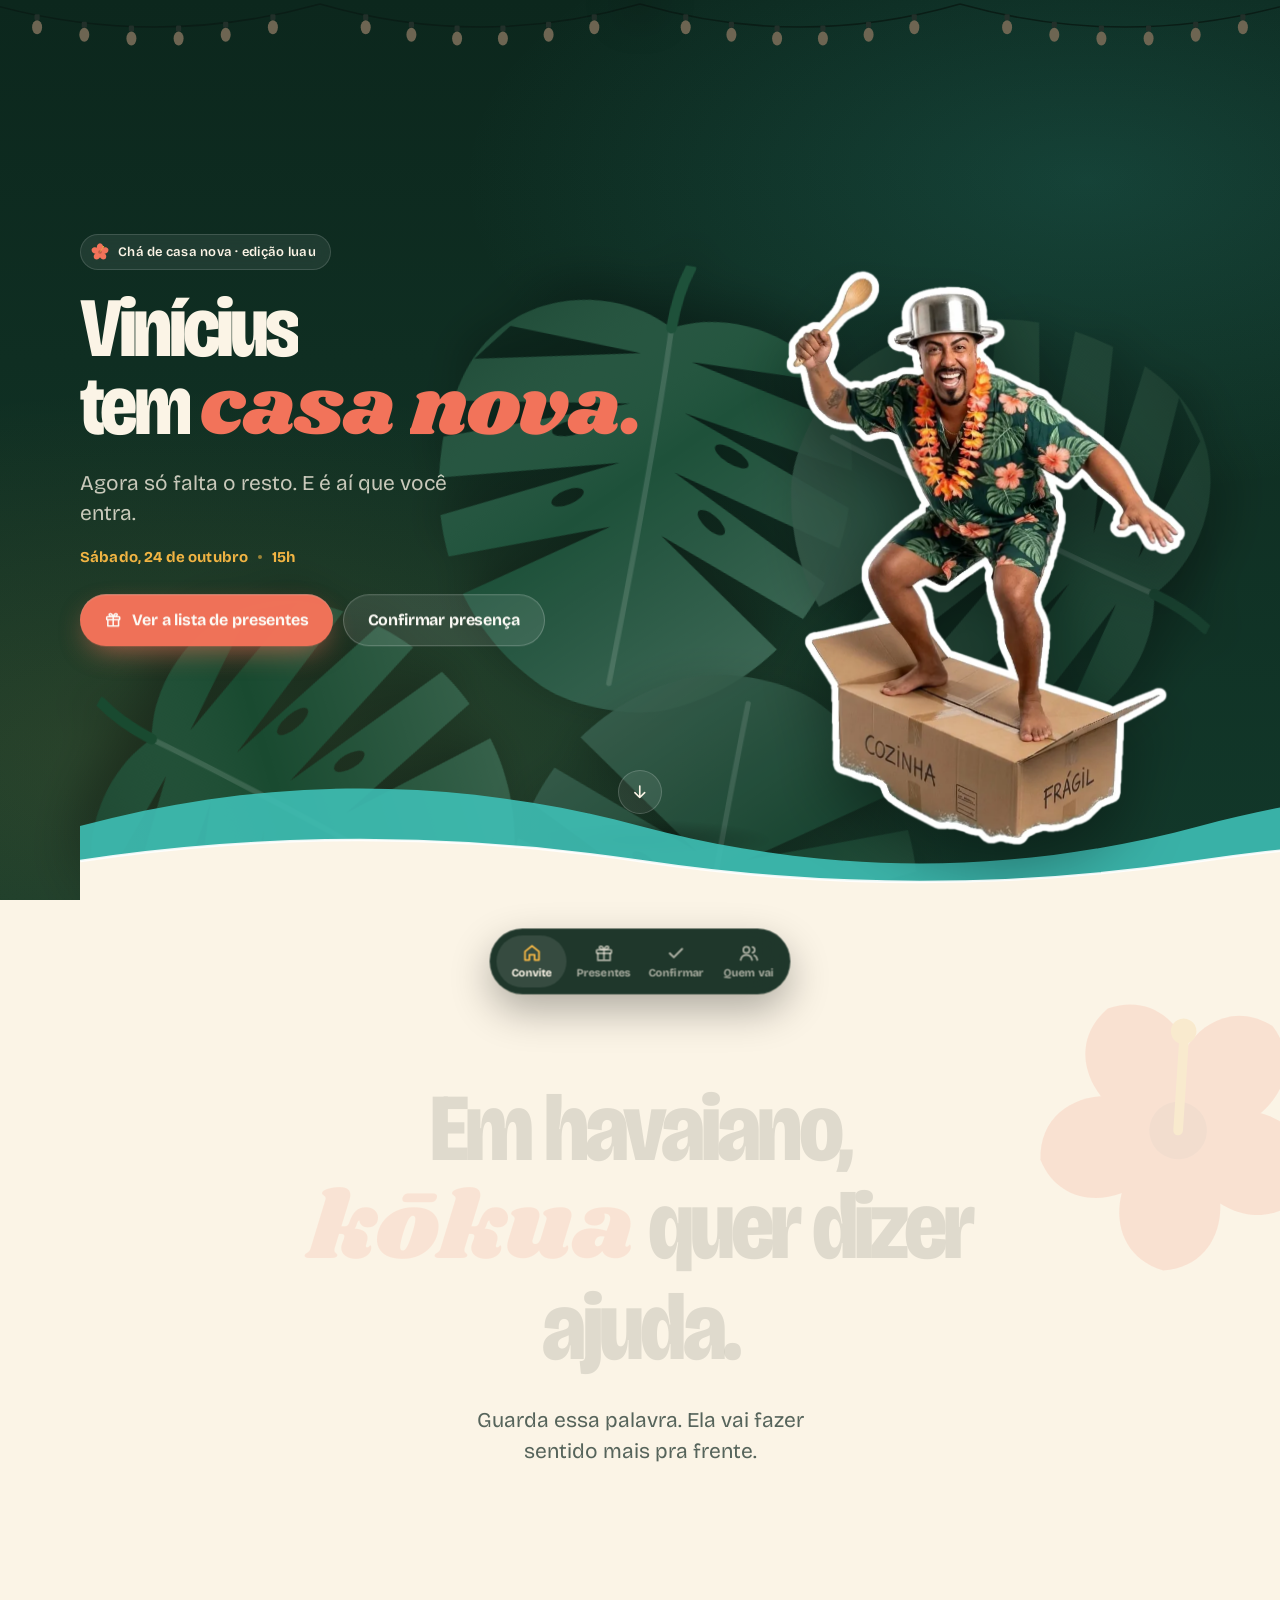
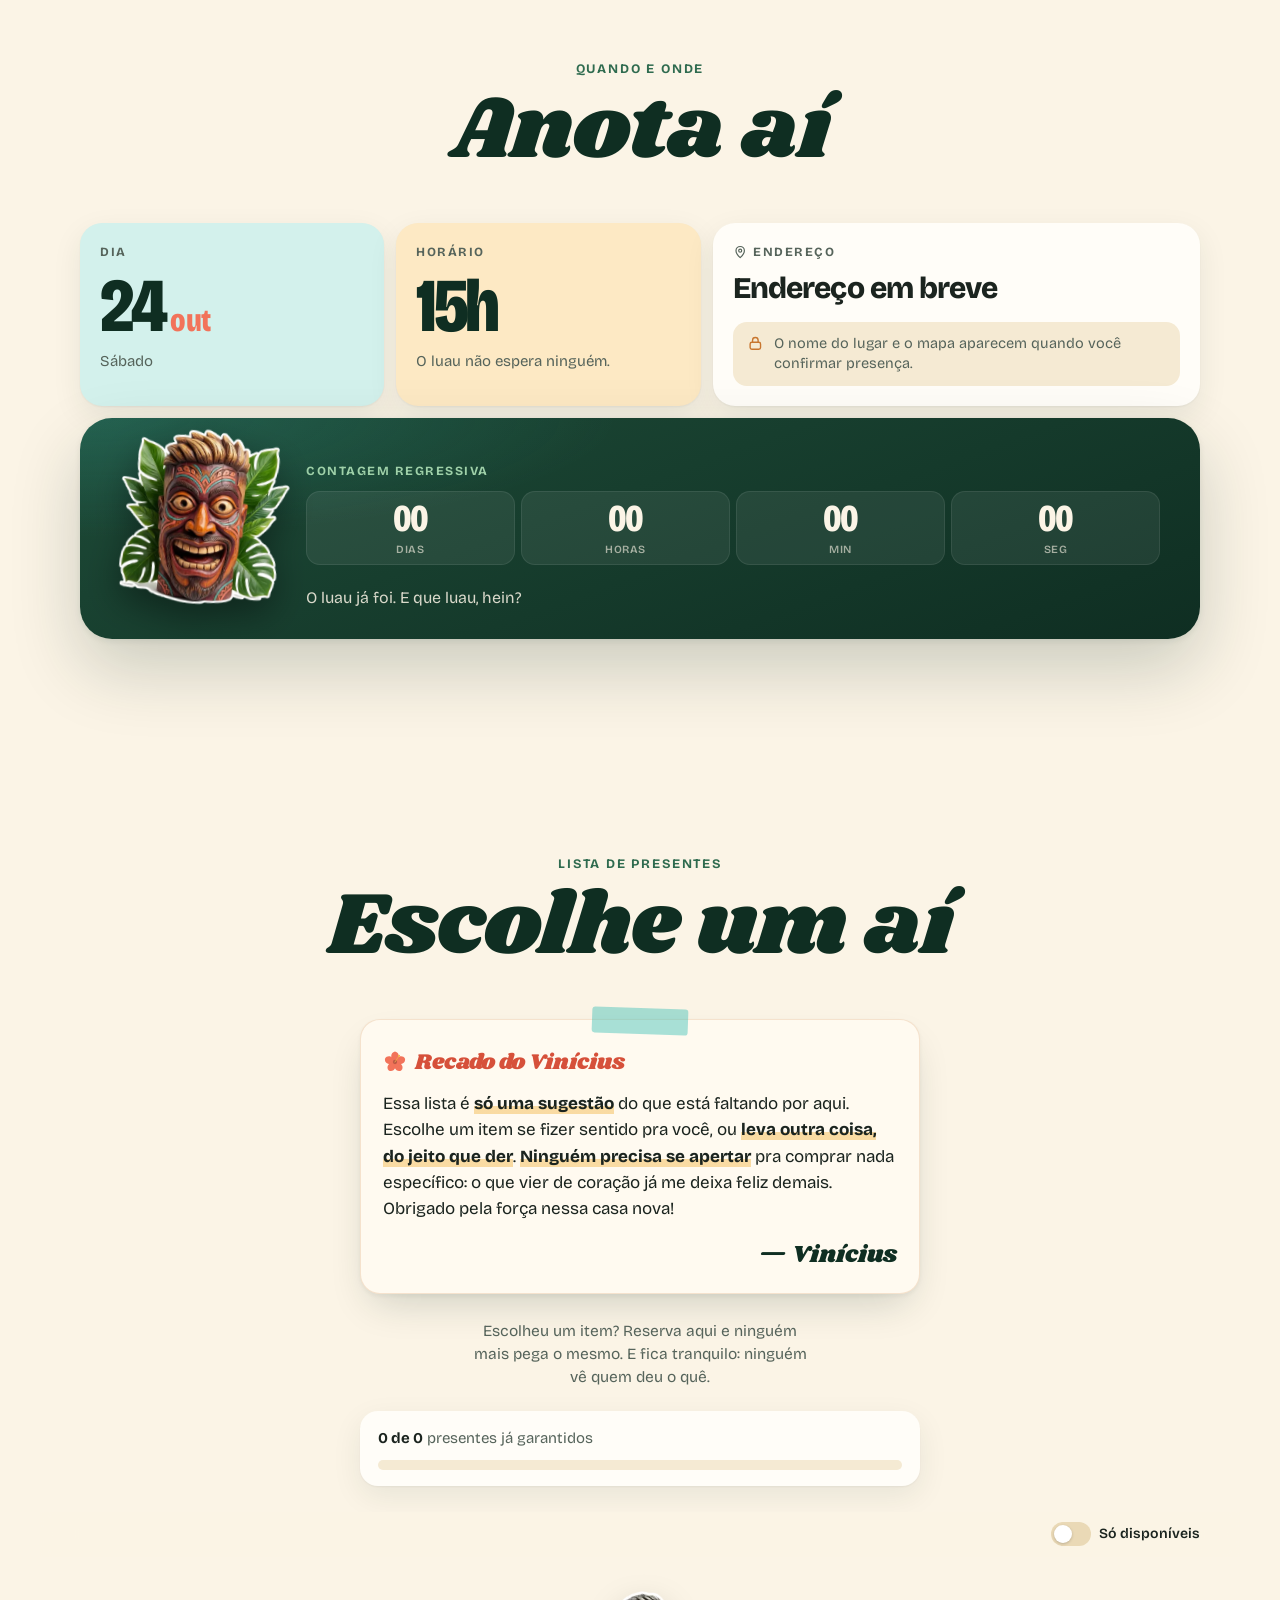
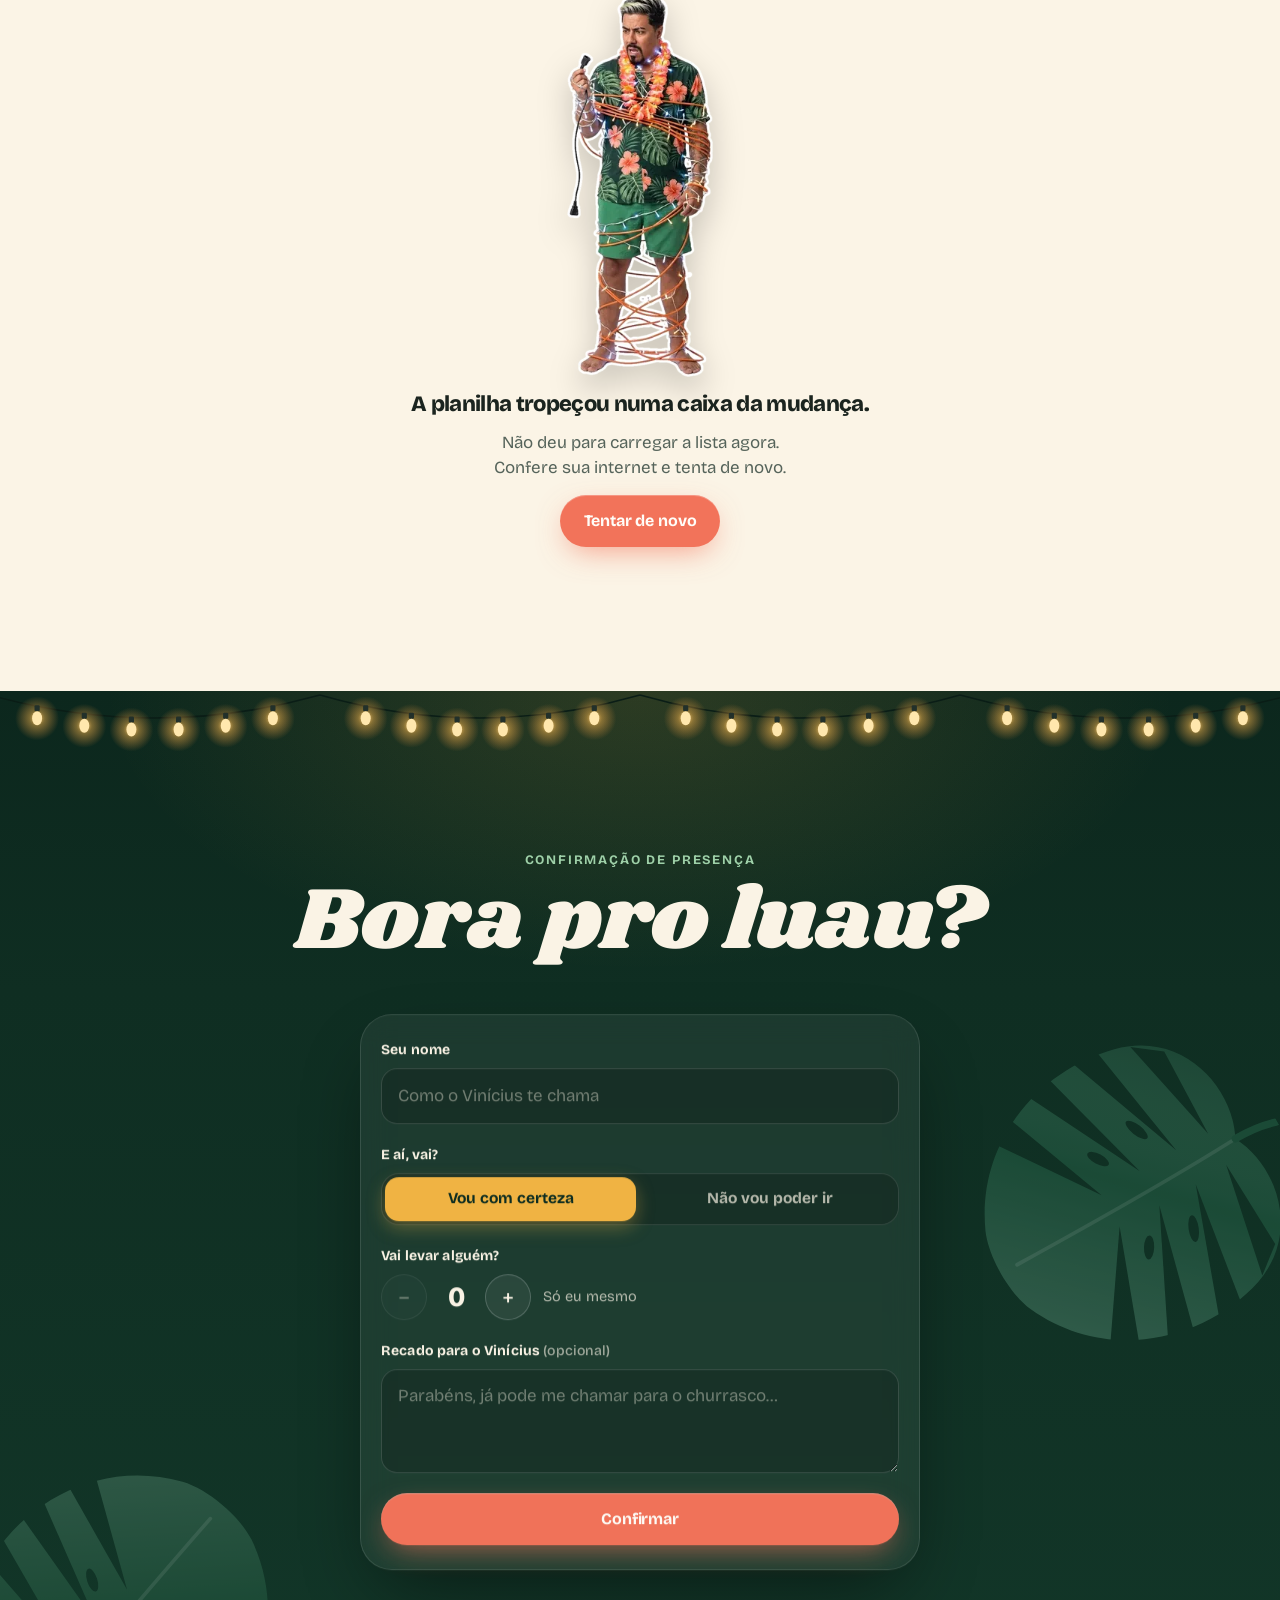
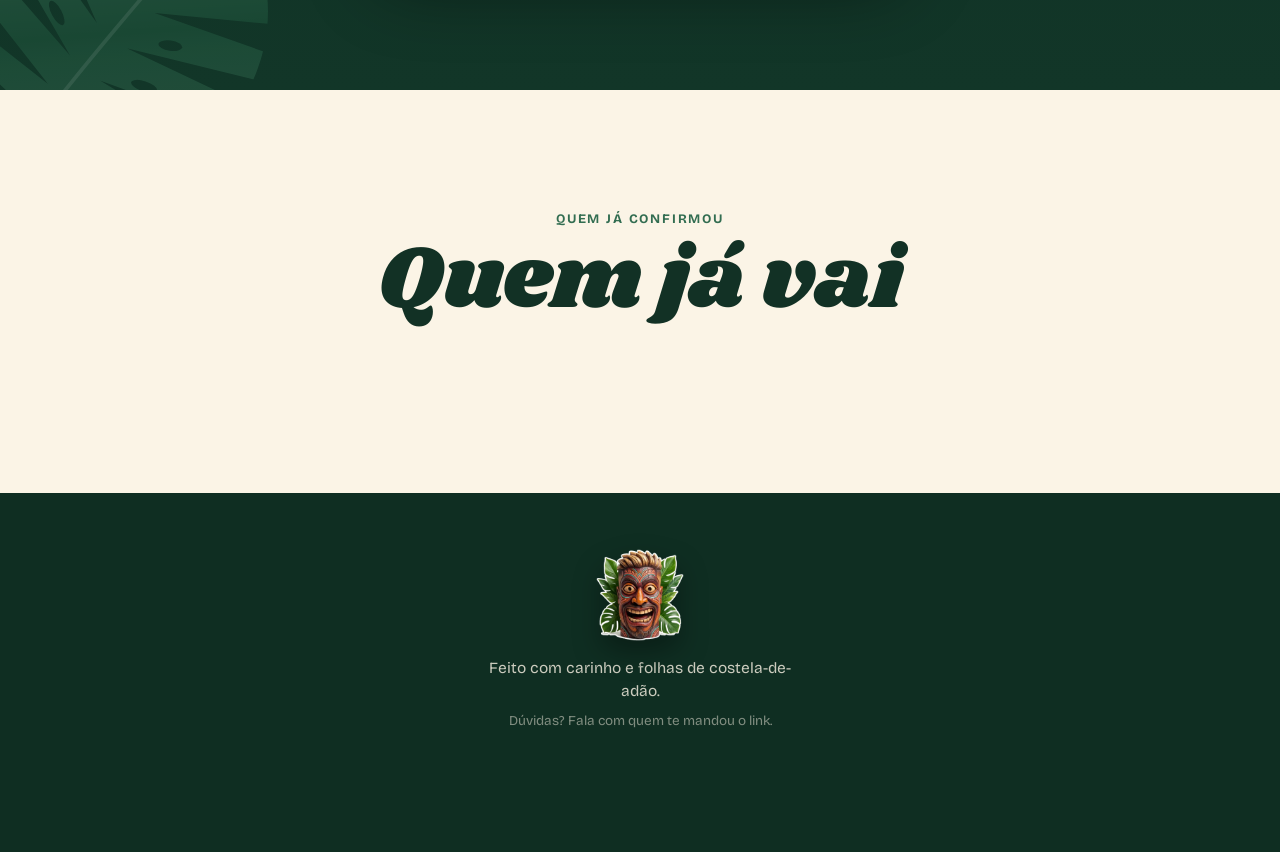
==== commit 62282276: "Tira a brincadeira do rodapé Co-Authored-By: Claude Opus 5.5 <noreply@anthropic.com> Claude-Session:" ====
--- a/index.html
+++ b/index.html
@@ -298,7 +298,7 @@
 
     <footer class="rodape">
       <img src="assets/img/tiki-sm.webp" alt="" width="500" height="520" loading="lazy" class="rodape-tiki">
-      <p>Feito com carinho, folhas de costela-de-adão e zero ajuda do Vinícius.</p>
+      <p>Feito com carinho e folhas de costela-de-adão.</p>
       <p class="rodape-sub">Dúvidas? Fala com quem te mandou o link.</p>
     </footer>
   </main>
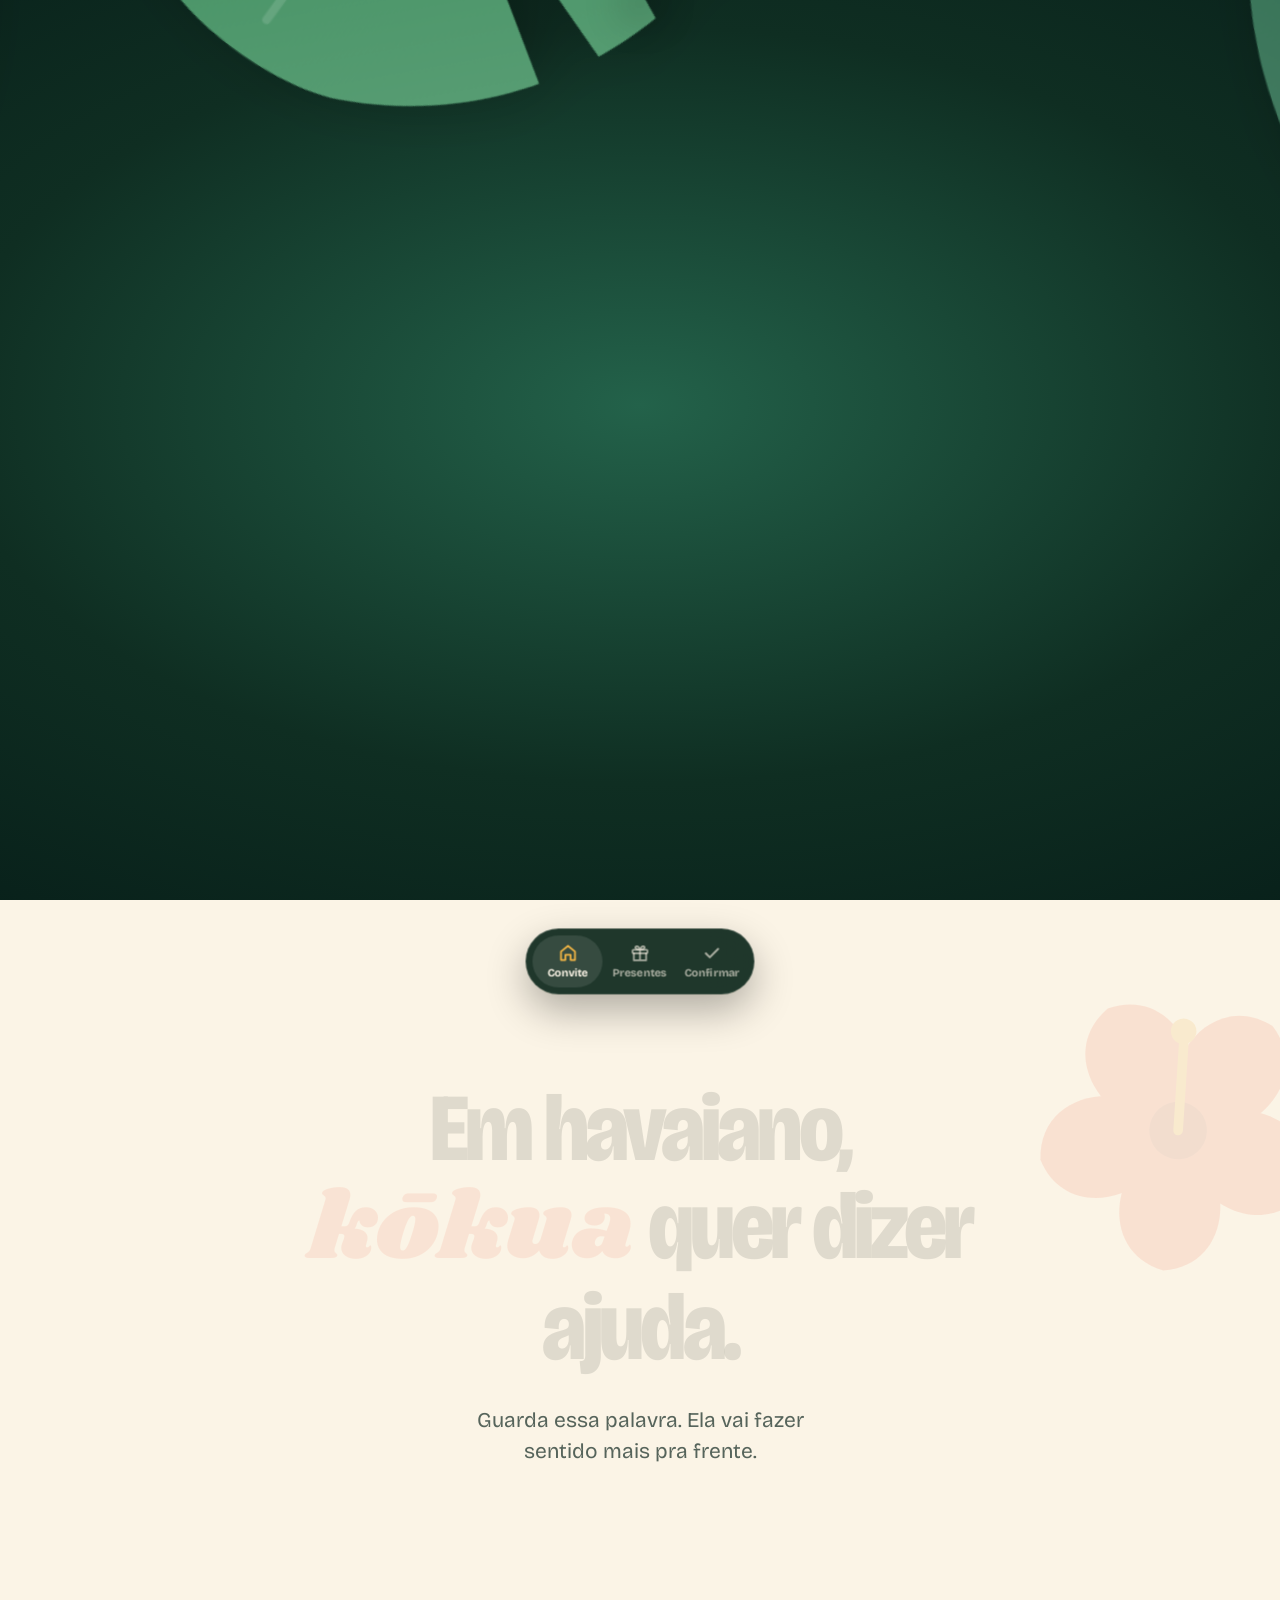
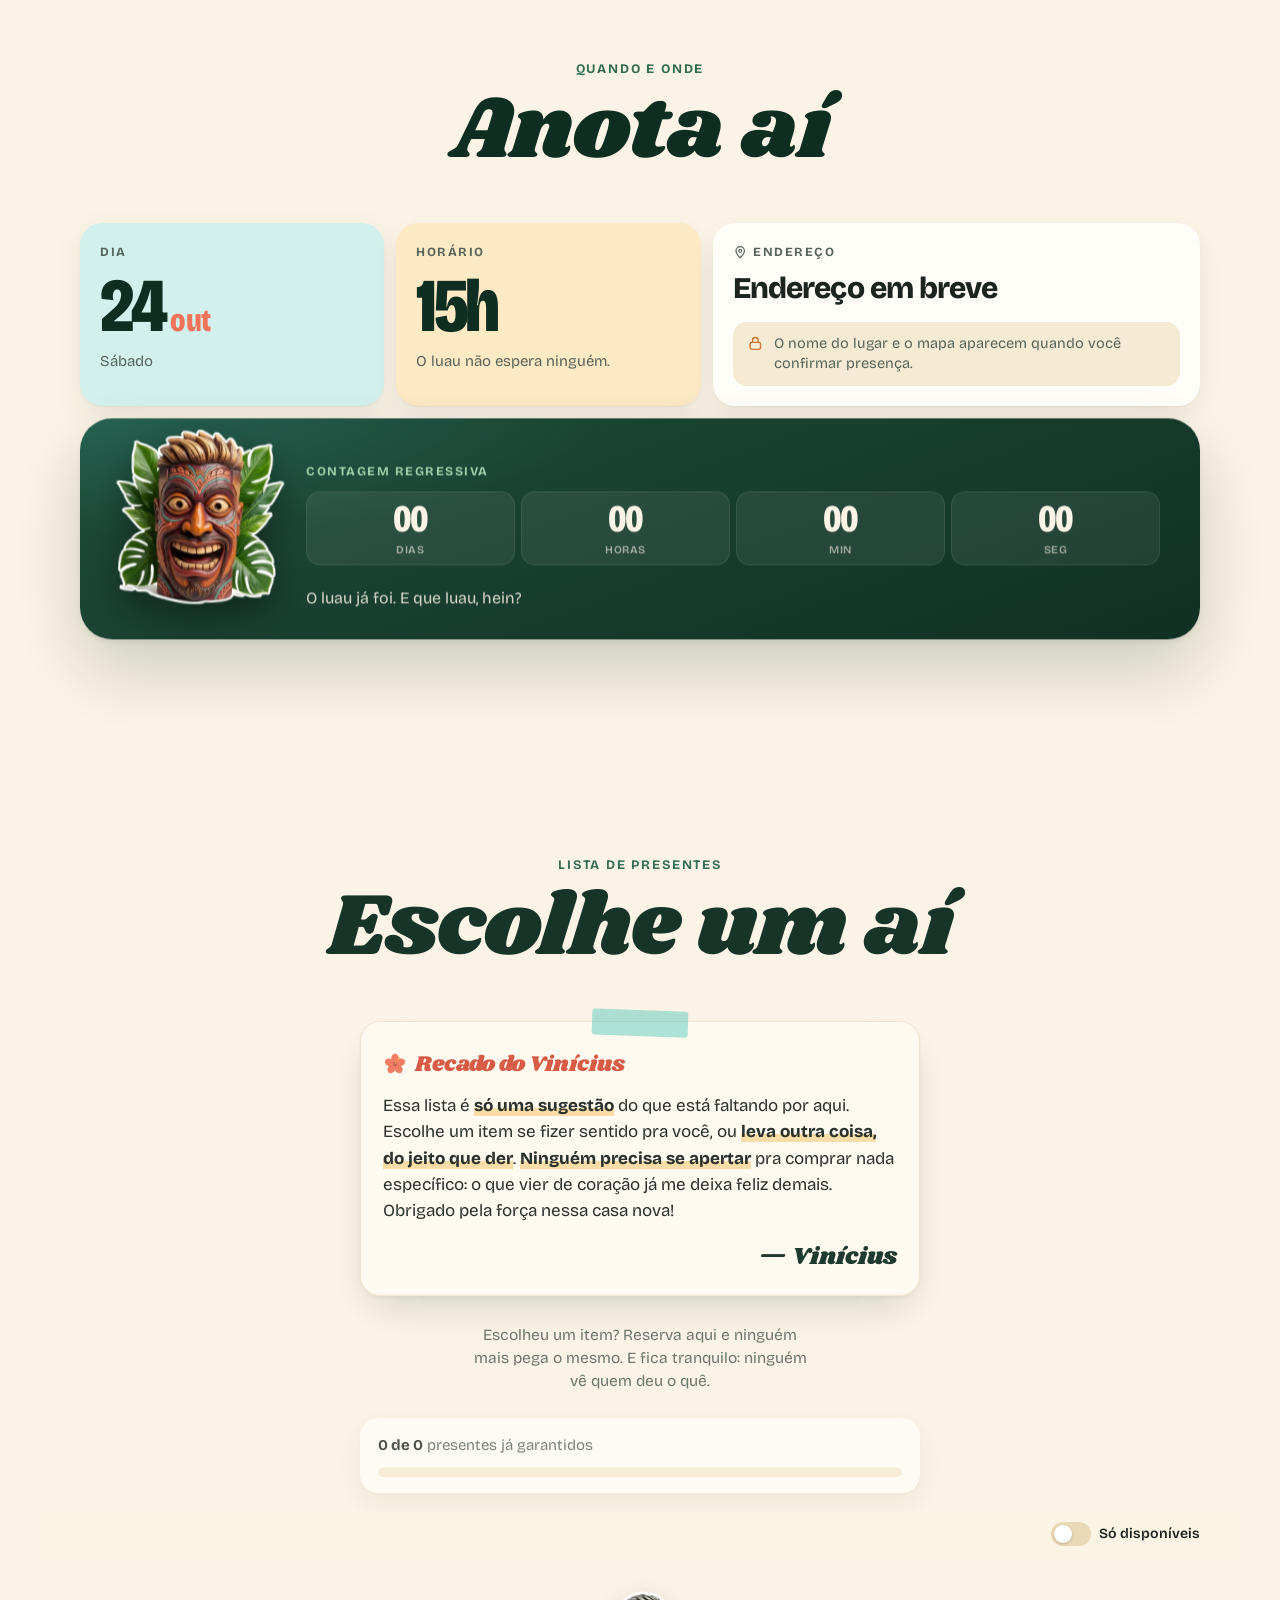
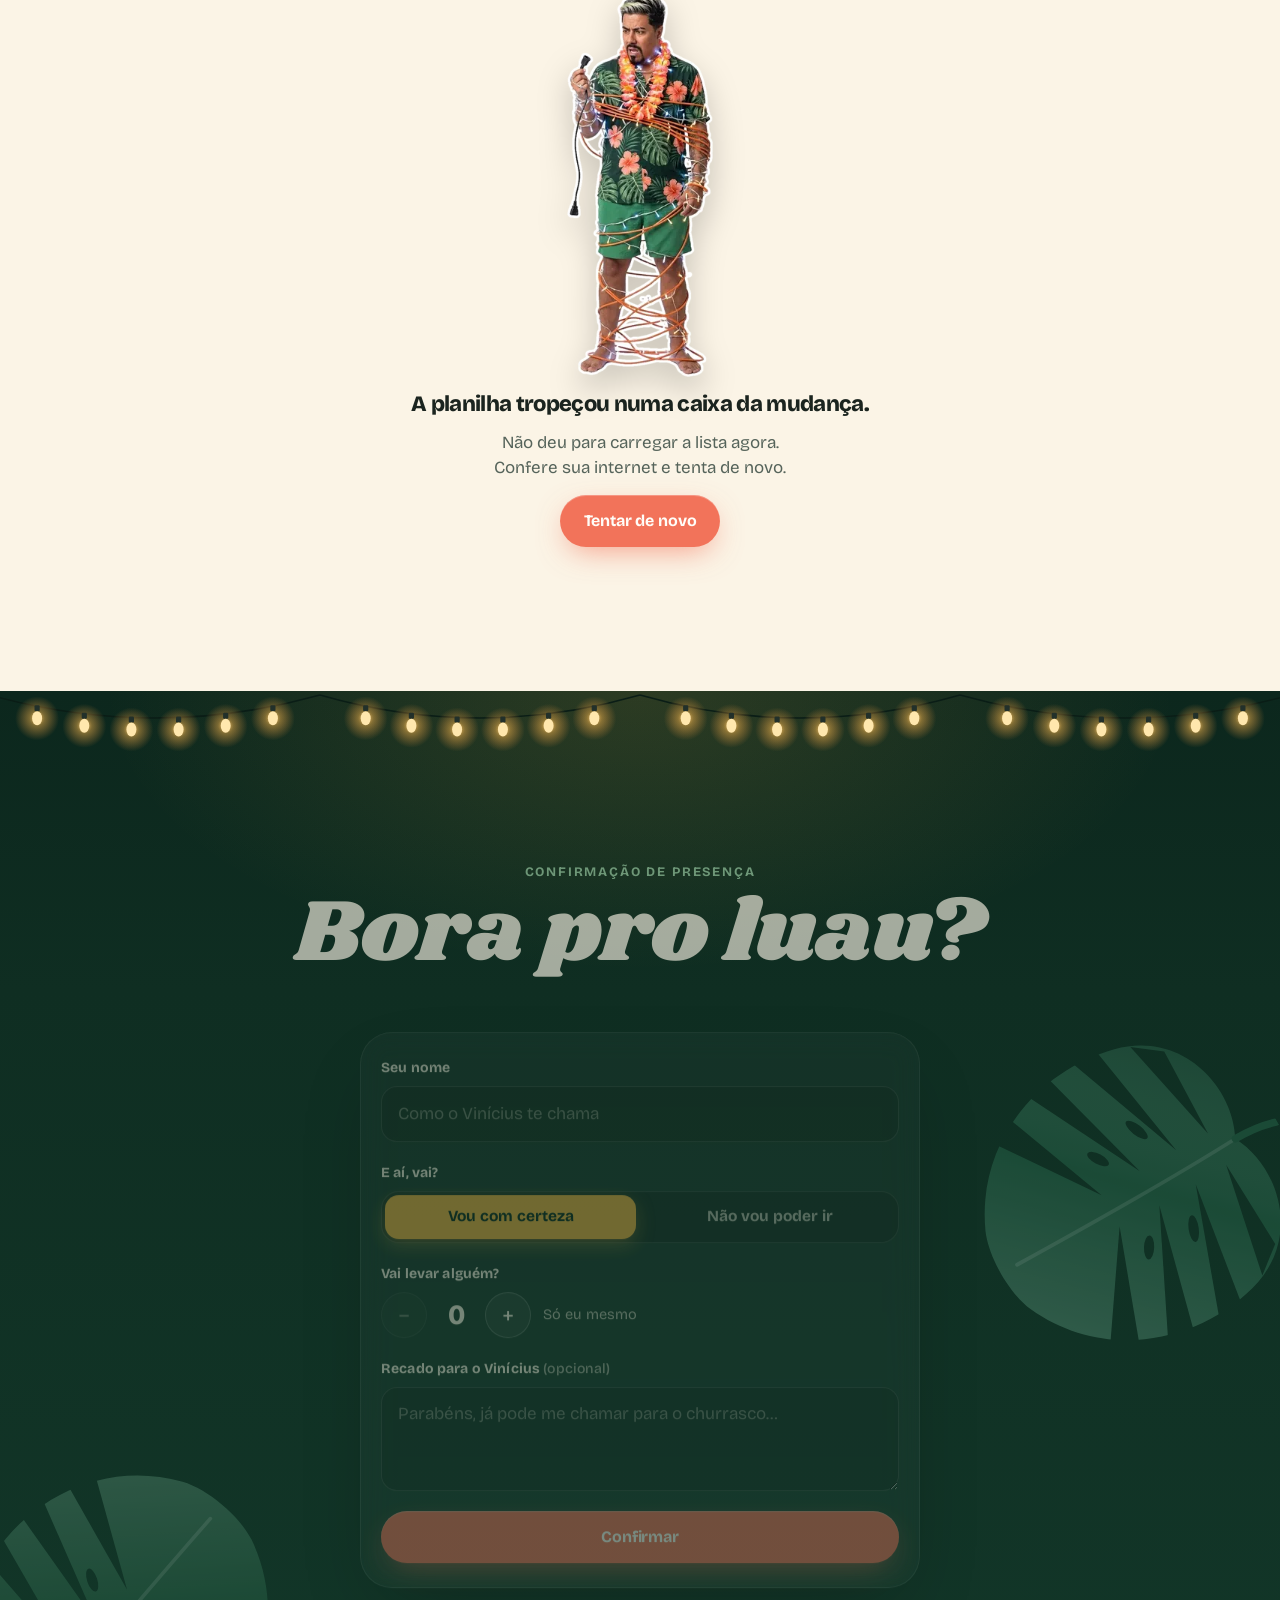
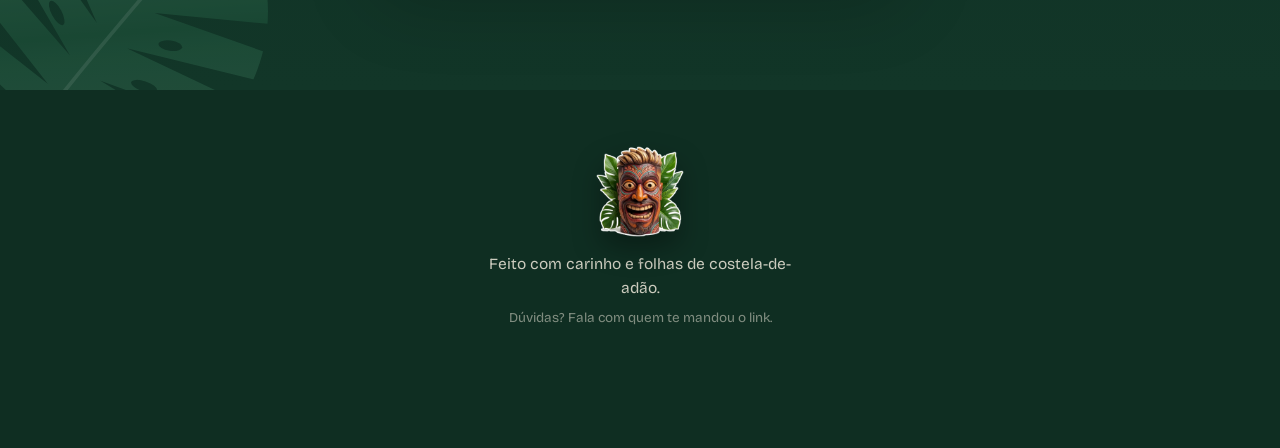
==== commit fcc683c9: "Nomes de quem confirmou ficam só no relatório Tira a seção "Quem já vai" e o atalho do menu do convi" ====
--- a/index.html
+++ b/index.html
@@ -82,7 +82,6 @@
       <symbol id="i-presente" viewBox="0 0 24 24"><g fill="none" stroke="currentColor" stroke-width="2" stroke-linecap="round" stroke-linejoin="round"><rect x="3.5" y="8.5" width="17" height="4" rx="1"/><path d="M5 12.5v8h14v-8M12 8.5v12M12 8.5S10.5 4 8 4.5 6.5 8.5 12 8.5zM12 8.5S13.5 4 16 4.5s1.5 4-4 4z"/></g></symbol>
       <symbol id="i-check" viewBox="0 0 24 24"><path fill="none" stroke="currentColor" stroke-width="2.4" stroke-linecap="round" stroke-linejoin="round" d="m5 12.5 4.5 4.5L19 7.5"/></symbol>
       <symbol id="i-casa" viewBox="0 0 24 24"><path fill="none" stroke="currentColor" stroke-width="2" stroke-linejoin="round" d="M4 10.5 12 4l8 6.5V20h-5v-6H9v6H4z"/></symbol>
-      <symbol id="i-pessoas" viewBox="0 0 24 24"><g fill="none" stroke="currentColor" stroke-width="2" stroke-linecap="round"><circle cx="9" cy="8.5" r="3.5"/><path d="M2.5 20c.8-3.6 3.4-5.5 6.5-5.5s5.7 1.9 6.5 5.5"/><path d="M16 5.2a3.4 3.4 0 0 1 0 6.6M18 14.8c1.9.7 3 2.4 3.5 5.2"/></g></symbol>
       <symbol id="i-seta" viewBox="0 0 24 24"><path fill="none" stroke="currentColor" stroke-width="2" stroke-linecap="round" stroke-linejoin="round" d="M12 5v14M6 13l6 6 6-6"/></symbol>
       <symbol id="i-desfazer" viewBox="0 0 24 24"><path fill="none" stroke="currentColor" stroke-width="2" stroke-linecap="round" stroke-linejoin="round" d="M9 14 4 9l5-5M4 9h10.5a5.5 5.5 0 0 1 0 11H11"/></symbol>
     </defs>
@@ -286,16 +285,6 @@
       </div>
     </section>
 
-    <!-- QUEM VAI -->
-    <section class="secao quem" id="quem">
-      <header class="secao-topo" data-reveal>
-        <p class="sobretitulo">Quem já confirmou</p>
-        <h2 class="titulo-script" id="quem-titulo">Quem já vai</h2>
-        <p class="secao-texto" id="quem-total"></p>
-      </header>
-      <ul class="nomes" id="nomes"></ul>
-    </section>
-
     <footer class="rodape">
       <img src="assets/img/tiki-sm.webp" alt="" width="500" height="520" loading="lazy" class="rodape-tiki">
       <p>Feito com carinho e folhas de costela-de-adão.</p>
@@ -308,7 +297,6 @@
     <a href="#inicio" data-ir data-nav="inicio"><svg class="ic"><use href="#i-casa"/></svg><span>Convite</span></a>
     <a href="#lista" data-ir data-nav="lista"><svg class="ic"><use href="#i-presente"/></svg><span>Presentes</span></a>
     <a href="#confirmar" data-ir data-nav="confirmar"><svg class="ic"><use href="#i-check"/></svg><span>Confirmar</span></a>
-    <a href="#quem" data-ir data-nav="quem"><svg class="ic"><use href="#i-pessoas"/></svg><span>Quem vai</span></a>
   </nav>
 
   <!-- Janela inferior (reservar, sucesso, conflito, erro…) -->
